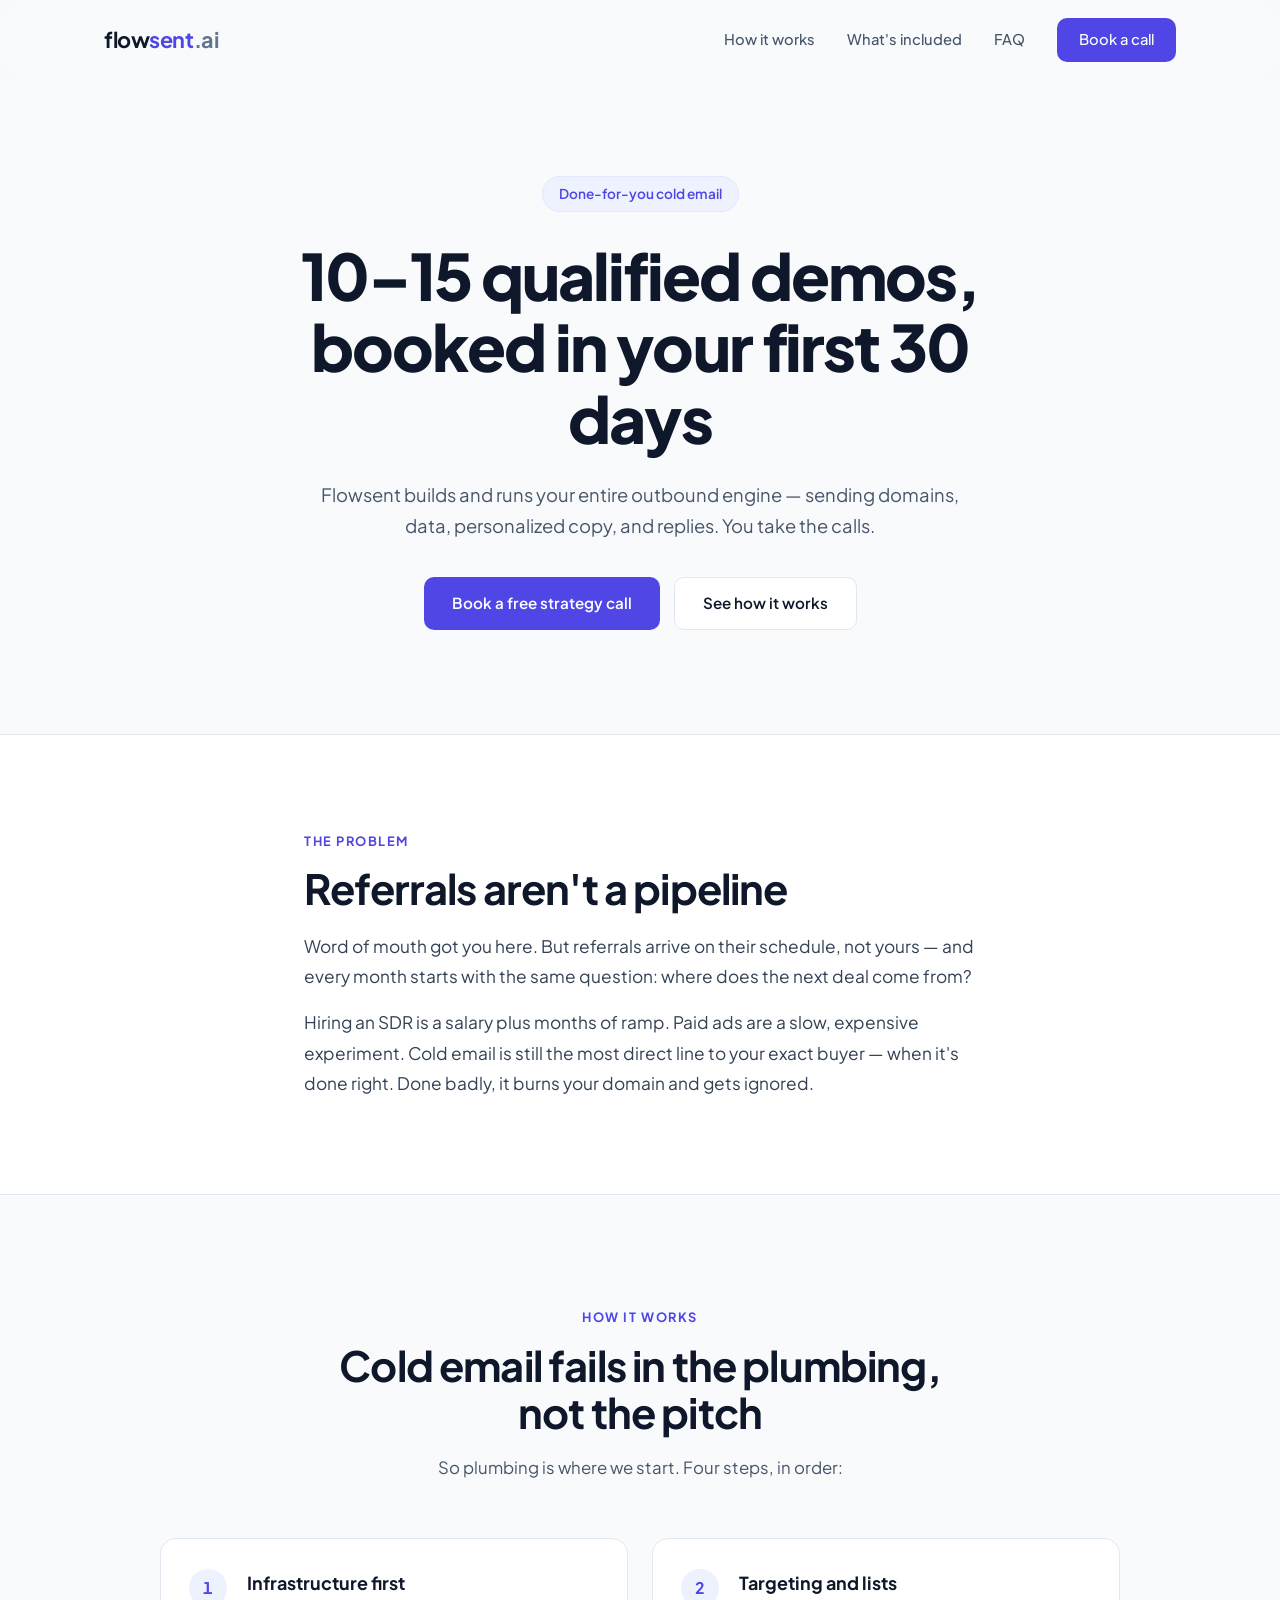
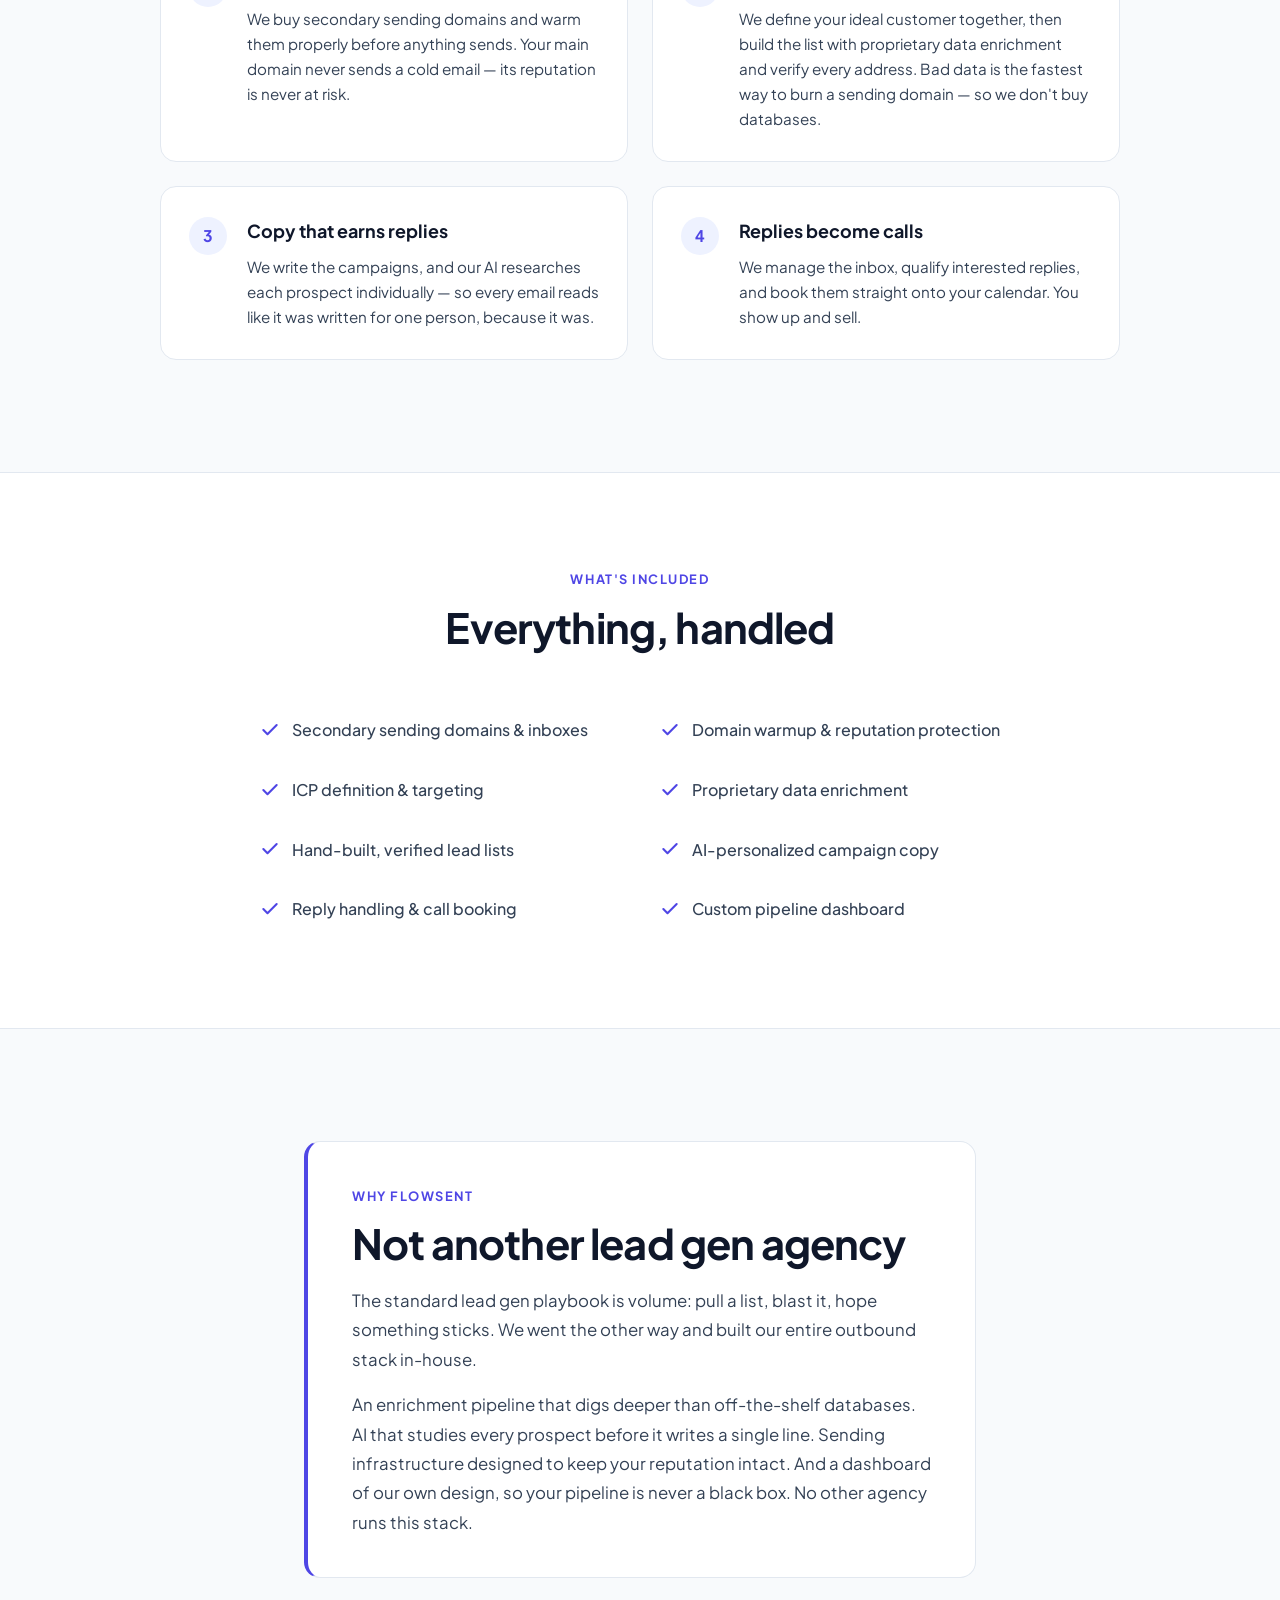
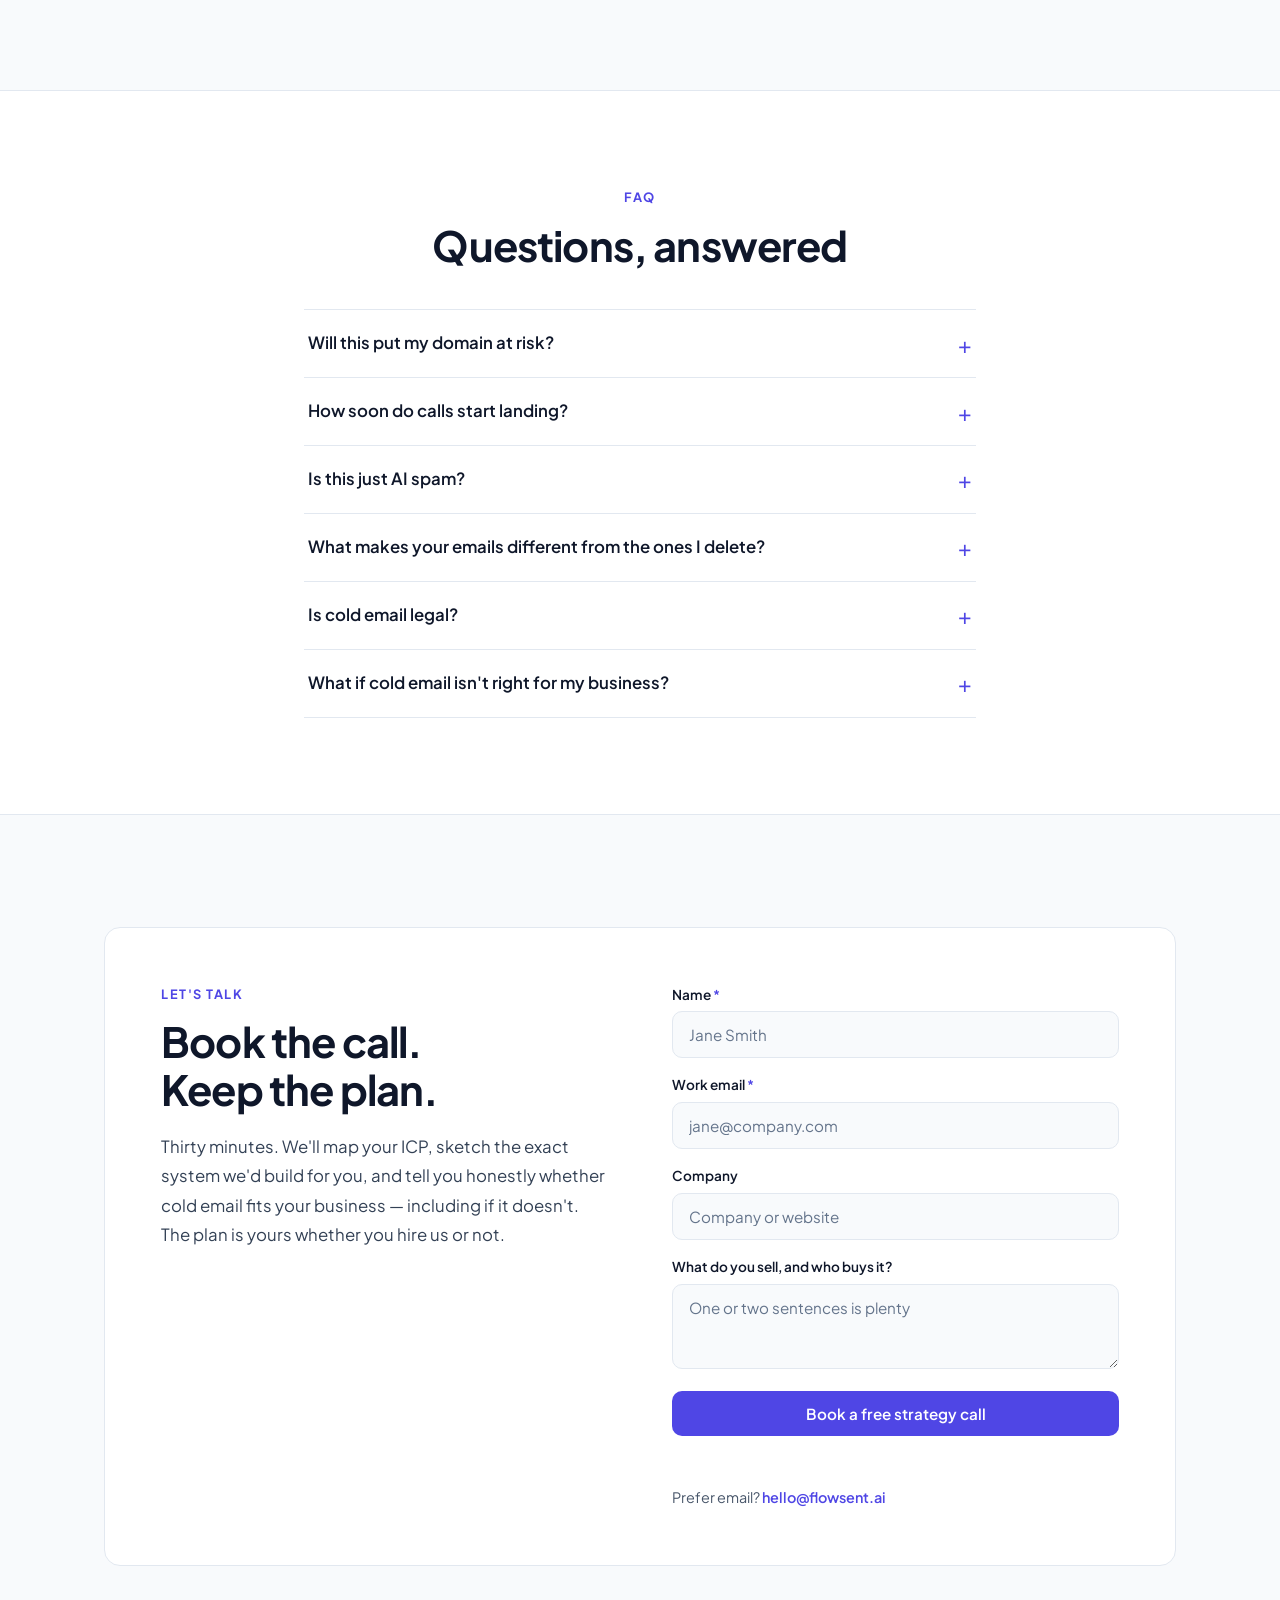
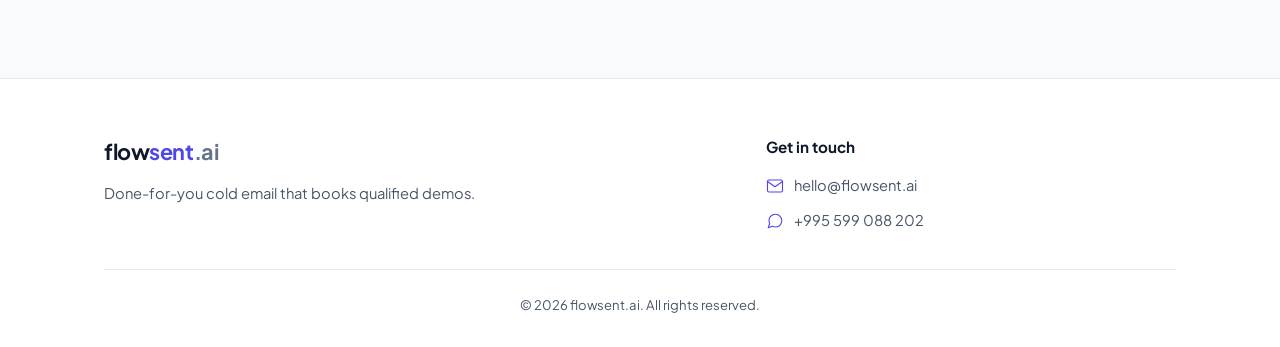
==== index.html @ 7dbd8455 "Rephrase why-us in own words, rename FAQ heading, swap last three FAQs Co-Authored-By: Claude Fable " ====
<!DOCTYPE html>
<html lang="en">
<head>
  <meta charset="UTF-8">
  <meta name="viewport" content="width=device-width, initial-scale=1.0">
  <title>flowsent.ai — Done-for-You Cold Email That Books Qualified Demos</title>
  <meta name="description" content="Flowsent builds and runs your entire cold email engine — domains, data enrichment, AI-personalized copy, and replies — and books 10–15 qualified demos in your first 30 days.">
  <link rel="canonical" href="https://flowsent.ai/">
  <meta name="theme-color" content="#F8FAFC">
  <meta property="og:type" content="website">
  <meta property="og:url" content="https://flowsent.ai/">
  <meta property="og:title" content="flowsent.ai — Done-for-You Cold Email That Books Qualified Demos">
  <meta property="og:description" content="We build and run your entire outbound engine — domains, data, personalized copy, and replies. 10–15 qualified demos in your first 30 days.">
  <!-- TODO: add og:image (1200×630 PNG/JPG) when a share image is ready -->
  <meta name="twitter:card" content="summary">
  <link rel="icon" href="data:image/svg+xml,%3Csvg xmlns='http://www.w3.org/2000/svg' viewBox='0 0 32 32'%3E%3Crect width='32' height='32' rx='8' fill='%234F46E5'/%3E%3Cg fill='none' stroke='white' stroke-width='2' stroke-linecap='round' stroke-linejoin='round'%3E%3Cpath d='M25 7 9 13.5l6.2 2.3L17.5 22z'/%3E%3Cpath d='M25 7 15.2 15.8'/%3E%3C/g%3E%3C/svg%3E">
  <script>document.documentElement.classList.add('js');</script>
  <link rel="preconnect" href="https://fonts.googleapis.com">
  <link rel="preconnect" href="https://fonts.gstatic.com" crossorigin>
  <link href="https://fonts.googleapis.com/css2?family=Plus+Jakarta+Sans:wght@400;500;600;700;800&display=swap" rel="stylesheet">
  <link rel="stylesheet" href="styles.css">
</head>
<body>

  <a class="skip-link" href="#main">Skip to content</a>

  <!-- Navigation -->
  <nav class="nav" id="nav">
    <div class="nav__inner">
      <a href="#hero" class="nav__logo">
        <span class="logo-flow">flow</span><span class="logo-sent">sent</span><span class="logo-dot">.ai</span>
      </a>
      <div class="nav__links">
        <a href="#how">How it works</a>
        <a href="#included">What's included</a>
        <a href="#faq">FAQ</a>
        <a href="#book" class="btn btn--nav">Book a call</a>
      </div>
      <button class="nav__hamburger" id="hamburger" aria-label="Open menu" aria-expanded="false" aria-controls="mobileMenu">
        <span></span><span></span><span></span>
      </button>
    </div>
    <!-- Mobile menu -->
    <div class="mobile-menu" id="mobileMenu">
      <a href="#how">How it works</a>
      <a href="#included">What's included</a>
      <a href="#faq">FAQ</a>
      <a href="#book" class="btn btn--nav">Book a call</a>
    </div>
  </nav>

  <main id="main">

  <!-- Hero -->
  <section class="hero" id="hero">
    <div class="container hero__inner">
      <p class="hero__eyebrow">Done-for-you cold email</p>
      <h1 class="hero__title">10–15 qualified demos,<br>booked in your first 30 days</h1>
      <p class="hero__subtitle">
        Flowsent builds and runs your entire outbound engine — sending domains, data, personalized copy, and replies. You take the calls.
      </p>
      <div class="hero__cta">
        <a href="#book" class="btn btn--primary">Book a free strategy call</a>
        <a href="#how" class="btn btn--ghost">See how it works</a>
      </div>
    </div>
  </section>

  <!-- Problem -->
  <section class="problem" id="problem">
    <div class="container container--narrow">
      <div class="fade-up">
        <p class="section-tag">The problem</p>
        <h2 class="section-title">Referrals aren't a pipeline</h2>
        <p class="problem__text">
          Word of mouth got you here. But referrals arrive on their schedule, not yours — and every month starts with the same question: where does the next deal come from?
        </p>
        <p class="problem__text">
          Hiring an SDR is a salary plus months of ramp. Paid ads are a slow, expensive experiment. Cold email is still the most direct line to your exact buyer — when it's done right. Done badly, it burns your domain and gets ignored.
        </p>
      </div>
    </div>
  </section>

  <!-- How it works -->
  <section class="how" id="how">
    <div class="container">
      <div class="section-header fade-up">
        <p class="section-tag">How it works</p>
        <h2 class="section-title">Cold email fails in the plumbing,<br>not the pitch</h2>
        <p class="section-intro">So plumbing is where we start. Four steps, in order:</p>
      </div>
      <ol class="steps" role="list">
        <li class="step fade-up">
          <span class="step__number" aria-hidden="true">1</span>
          <div>
            <h3 class="step__title"><span class="visually-hidden">Step 1: </span>Infrastructure first</h3>
            <p class="step__desc">We buy secondary sending domains and warm them properly before anything sends. Your main domain never sends a cold email — its reputation is never at risk.</p>
          </div>
        </li>
        <li class="step fade-up">
          <span class="step__number" aria-hidden="true">2</span>
          <div>
            <h3 class="step__title"><span class="visually-hidden">Step 2: </span>Targeting and lists</h3>
            <p class="step__desc">We define your ideal customer together, then build the list with proprietary data enrichment and verify every address. Bad data is the fastest way to burn a sending domain — so we don't buy databases.</p>
          </div>
        </li>
        <li class="step fade-up">
          <span class="step__number" aria-hidden="true">3</span>
          <div>
            <h3 class="step__title"><span class="visually-hidden">Step 3: </span>Copy that earns replies</h3>
            <p class="step__desc">We write the campaigns, and our AI researches each prospect individually — so every email reads like it was written for one person, because it was.</p>
          </div>
        </li>
        <li class="step fade-up">
          <span class="step__number" aria-hidden="true">4</span>
          <div>
            <h3 class="step__title"><span class="visually-hidden">Step 4: </span>Replies become calls</h3>
            <p class="step__desc">We manage the inbox, qualify interested replies, and book them straight onto your calendar. You show up and sell.</p>
          </div>
        </li>
      </ol>
    </div>
  </section>

  <!-- What's included -->
  <section class="included" id="included">
    <div class="container">
      <div class="section-header fade-up">
        <p class="section-tag">What's included</p>
        <h2 class="section-title">Everything, handled</h2>
      </div>
      <ul class="checklist fade-up" role="list">
        <li>
          <svg width="20" height="20" viewBox="0 0 24 24" fill="none" stroke="currentColor" stroke-width="2.5" stroke-linecap="round" stroke-linejoin="round" aria-hidden="true"><polyline points="20 6 9 17 4 12"/></svg>
          Secondary sending domains &amp; inboxes
        </li>
        <li>
          <svg width="20" height="20" viewBox="0 0 24 24" fill="none" stroke="currentColor" stroke-width="2.5" stroke-linecap="round" stroke-linejoin="round" aria-hidden="true"><polyline points="20 6 9 17 4 12"/></svg>
          Domain warmup &amp; reputation protection
        </li>
        <li>
          <svg width="20" height="20" viewBox="0 0 24 24" fill="none" stroke="currentColor" stroke-width="2.5" stroke-linecap="round" stroke-linejoin="round" aria-hidden="true"><polyline points="20 6 9 17 4 12"/></svg>
          ICP definition &amp; targeting
        </li>
        <li>
          <svg width="20" height="20" viewBox="0 0 24 24" fill="none" stroke="currentColor" stroke-width="2.5" stroke-linecap="round" stroke-linejoin="round" aria-hidden="true"><polyline points="20 6 9 17 4 12"/></svg>
          Proprietary data enrichment
        </li>
        <li>
          <svg width="20" height="20" viewBox="0 0 24 24" fill="none" stroke="currentColor" stroke-width="2.5" stroke-linecap="round" stroke-linejoin="round" aria-hidden="true"><polyline points="20 6 9 17 4 12"/></svg>
          Hand-built, verified lead lists
        </li>
        <li>
          <svg width="20" height="20" viewBox="0 0 24 24" fill="none" stroke="currentColor" stroke-width="2.5" stroke-linecap="round" stroke-linejoin="round" aria-hidden="true"><polyline points="20 6 9 17 4 12"/></svg>
          AI-personalized campaign copy
        </li>
        <li>
          <svg width="20" height="20" viewBox="0 0 24 24" fill="none" stroke="currentColor" stroke-width="2.5" stroke-linecap="round" stroke-linejoin="round" aria-hidden="true"><polyline points="20 6 9 17 4 12"/></svg>
          Reply handling &amp; call booking
        </li>
        <li>
          <svg width="20" height="20" viewBox="0 0 24 24" fill="none" stroke="currentColor" stroke-width="2.5" stroke-linecap="round" stroke-linejoin="round" aria-hidden="true"><polyline points="20 6 9 17 4 12"/></svg>
          Custom pipeline dashboard
        </li>
      </ul>
    </div>
  </section>

  <!-- Why us -->
  <section class="why" id="why">
    <div class="container container--narrow">
      <div class="why__card fade-up">
        <p class="section-tag">Why Flowsent</p>
        <h2 class="section-title">Not another lead gen agency</h2>
        <p class="why__text">
          The standard lead gen playbook is volume: pull a list, blast it, hope something sticks. We went the other way and built our entire outbound stack in-house.
        </p>
        <p class="why__text">
          An enrichment pipeline that digs deeper than off-the-shelf databases. AI that studies every prospect before it writes a single line. Sending infrastructure designed to keep your reputation intact. And a dashboard of our own design, so your pipeline is never a black box. No other agency runs this stack.
        </p>
      </div>
    </div>
  </section>

  <!-- FAQ -->
  <section class="faq" id="faq">
    <div class="container container--narrow">
      <div class="section-header fade-up">
        <p class="section-tag">FAQ</p>
        <h2 class="section-title">Questions, answered</h2>
      </div>
      <div class="faq__list fade-up">
        <details class="faq__item">
          <summary>Will this put my domain at risk?</summary>
          <p>No. Everything sends from secondary domains we buy, warm, and monitor separately. Your main domain is never used for outreach — that's the first thing we set up, before any email goes out.</p>
        </details>
        <details class="faq__item">
          <summary>How soon do calls start landing?</summary>
          <p>Domain warmup comes first — rushing it is how campaigns end up in spam. Once sending starts, the target is simple: 10–15 qualified demos on your calendar in your first 30 days, with every campaign visible in your dashboard the whole way.</p>
        </details>
        <details class="faq__item">
          <summary>Is this just AI spam?</summary>
          <p>No. Our AI researches each prospect individually — their company, their role, what they're working on — and writes from that research. If a line reads like a template, it doesn't go out.</p>
        </details>
        <details class="faq__item">
          <summary>What makes your emails different from the ones I delete?</summary>
          <p>The ones you delete came from a template and went to ten thousand people. Ours go out in controlled volumes from warmed domains, and every message is built from research on that specific prospect — their company, their role, their timing. Relevance is the entire strategy.</p>
        </details>
        <details class="faq__item">
          <summary>Is cold email legal?</summary>
          <p>Yes — B2B outreach is legal in most markets when it's done properly: honest sender identity, easy opt-out, relevant targeting. All three are baked into every campaign we send.</p>
        </details>
        <details class="faq__item">
          <summary>What if cold email isn't right for my business?</summary>
          <p>Then you'll hear it from us on the strategy call, before you've spent anything. Cold email works when the offer is strong and the buyers are reachable — if that's not your situation, we'll tell you straight.</p>
        </details>
      </div>
    </div>
  </section>

  <!-- Book a call -->
  <section class="book" id="book">
    <div class="container">
      <div class="book__wrapper fade-up">
        <div class="book__info">
          <p class="section-tag">Let's talk</p>
          <h2 class="section-title">Book the call.<br>Keep the plan.</h2>
          <p class="book__desc">
            Thirty minutes. We'll map your ICP, sketch the exact system we'd build for you, and tell you honestly whether cold email fits your business — including if it doesn't. The plan is yours whether you hire us or not.
          </p>
        </div>
        <form class="book__form" id="bookForm" name="strategy-call" method="POST" data-netlify="true" netlify-honeypot="bot-field">
          <input type="hidden" name="form-name" value="strategy-call">
          <p class="hp-field" aria-hidden="true">
            <label>Don't fill this out if you're human: <input name="bot-field" tabindex="-1" autocomplete="off"></label>
          </p>
          <div class="form-group">
            <label for="f-name">Name <span class="req" aria-hidden="true">*</span></label>
            <input type="text" id="f-name" name="name" placeholder="Jane Smith" autocomplete="name" required>
          </div>
          <div class="form-group">
            <label for="f-email">Work email <span class="req" aria-hidden="true">*</span></label>
            <input type="email" id="f-email" name="email" placeholder="jane@company.com" autocomplete="email" required>
          </div>
          <div class="form-group">
            <label for="f-company">Company</label>
            <input type="text" id="f-company" name="company" placeholder="Company or website" autocomplete="organization">
          </div>
          <div class="form-group">
            <label for="f-message">What do you sell, and who buys it?</label>
            <textarea id="f-message" name="message" placeholder="One or two sentences is plenty" rows="3"></textarea>
          </div>
          <button type="submit" class="btn btn--primary btn--full">Book a free strategy call</button>
          <p class="form-status" id="formStatus" role="status"></p>
          <p class="book__alt">Prefer email? <a href="mailto:hello@flowsent.ai">hello@flowsent.ai</a></p>
        </form>
      </div>
    </div>
  </section>

  </main>

  <!-- Footer -->
  <footer class="footer">
    <div class="container">
      <div class="footer__top">
        <div class="footer__brand">
          <a href="#hero" class="nav__logo">
            <span class="logo-flow">flow</span><span class="logo-sent">sent</span><span class="logo-dot">.ai</span>
          </a>
          <p class="footer__about">Done-for-you cold email that books qualified demos.</p>
        </div>
        <div class="footer__contact">
          <h3 class="footer__heading">Get in touch</h3>
          <div class="footer__contact-list">
            <a href="mailto:hello@flowsent.ai">
              <svg width="18" height="18" viewBox="0 0 24 24" fill="none" stroke="currentColor" stroke-width="1.5" stroke-linecap="round" stroke-linejoin="round" aria-hidden="true"><path d="M4 4h16c1.1 0 2 .9 2 2v12c0 1.1-.9 2-2 2H4c-1.1 0-2-.9-2-2V6c0-1.1.9-2 2-2z"/><polyline points="22,6 12,13 2,6"/></svg>
              hello@flowsent.ai
            </a>
            <a href="https://wa.me/995599088202" target="_blank" rel="noopener">
              <svg width="18" height="18" viewBox="0 0 24 24" fill="none" stroke="currentColor" stroke-width="1.5" stroke-linecap="round" stroke-linejoin="round" aria-hidden="true"><path d="M21 11.5a8.38 8.38 0 0 1-.9 3.8 8.5 8.5 0 0 1-7.6 4.7 8.38 8.38 0 0 1-3.8-.9L3 21l1.9-5.7a8.38 8.38 0 0 1-.9-3.8 8.5 8.5 0 0 1 4.7-7.6 8.38 8.38 0 0 1 3.8-.9h.5a8.48 8.48 0 0 1 8 8v.5z"/></svg>
              +995 599 088 202 <span class="visually-hidden">(WhatsApp)</span>
            </a>
          </div>
        </div>
      </div>
      <div class="footer__bottom">
        <p class="footer__copy">&copy; 2026 flowsent.ai. All rights reserved.</p>
      </div>
    </div>
  </footer>

  <script src="script.js"></script>
</body>
</html>
---- styles.css ----
/* ============================================
   flowsent.ai — Light Minimal Theme
   ============================================ */

:root {
  --bg: #F8FAFC;
  --surface: #FFFFFF;
  --text: #0F172A;         /* headings — 17.9:1 on --bg */
  --body: #334155;         /* body copy — 9.6:1 on --bg */
  --muted: #475569;        /* secondary text — 7.2:1 on --bg */
  --accent: #4F46E5;       /* indigo — 6.0:1 on --bg, white-on-accent 6.3:1 */
  --accent-hover: #4338CA;
  --accent-soft: #EEF2FF;
  --border: #E2E8F0;
  --error: #B91C1C;        /* 5.9:1 on white */
  --success: #15803D;      /* 4.7:1 on white */
  --radius: 10px;
  --radius-lg: 16px;
  --font: 'Plus Jakarta Sans', -apple-system, BlinkMacSystemFont, 'Segoe UI', sans-serif;
  --transition: 0.2s ease;
}

/* Reset */
*, *::before, *::after { margin: 0; padding: 0; box-sizing: border-box; }

html {
  scroll-behavior: smooth;
  scroll-padding-top: 88px;
}

body {
  font-family: var(--font);
  background: var(--bg);
  color: var(--body);
  line-height: 1.6;
  overflow-x: hidden;
  -webkit-font-smoothing: antialiased;
}

a { color: inherit; text-decoration: none; }
img { max-width: 100%; display: block; }
ul, ol { list-style: none; }

.container {
  max-width: 1120px;
  margin: 0 auto;
  padding: 0 24px;
}

.container--narrow {
  max-width: 720px;
}

.visually-hidden {
  position: absolute;
  width: 1px;
  height: 1px;
  padding: 0;
  margin: -1px;
  overflow: hidden;
  clip: rect(0 0 0 0);
  white-space: nowrap;
  border: 0;
}

.skip-link {
  position: fixed;
  top: 16px;
  left: 16px;
  z-index: 2000;
  padding: 10px 18px;
  background: var(--surface);
  border: 1px solid var(--accent);
  border-radius: 50px;
  color: var(--text);
  font-size: 0.9rem;
  font-weight: 600;
  transform: translateY(-200%);
  transition: transform 0.2s ease;
}

.skip-link:focus {
  transform: translateY(0);
}

/* Visible keyboard focus */
a:focus-visible,
button:focus-visible,
summary:focus-visible {
  outline: 2px solid var(--accent);
  outline-offset: 2px;
  border-radius: 4px;
}

/* ============================================
   Navigation
   ============================================ */

.nav {
  position: fixed;
  top: 0;
  left: 0;
  right: 0;
  z-index: 1000;
  padding: 18px 0;
  background: rgba(248, 250, 252, 0.85);
  backdrop-filter: blur(12px);
  -webkit-backdrop-filter: blur(12px);
  border-bottom: 1px solid transparent;
  transition: padding var(--transition), border-color var(--transition), background var(--transition);
}

.nav--scrolled {
  padding: 12px 0;
  background: rgba(255, 255, 255, 0.9);
  border-bottom-color: var(--border);
}

.nav__inner {
  max-width: 1120px;
  margin: 0 auto;
  padding: 0 24px;
  display: flex;
  align-items: center;
  justify-content: space-between;
}

.nav__logo {
  font-size: 1.35rem;
  font-weight: 700;
  letter-spacing: -0.02em;
}

.logo-flow { color: var(--text); }
.logo-sent { color: var(--accent); }
.logo-dot { color: #64748B; }

.nav__links {
  display: flex;
  align-items: center;
  gap: 32px;
}

.nav__links a {
  font-size: 0.92rem;
  font-weight: 500;
  color: var(--muted);
  transition: color var(--transition);
}

.nav__links a:hover { color: var(--text); }

.nav__hamburger {
  display: none;
  width: 44px;
  height: 44px;
  flex-direction: column;
  align-items: center;
  justify-content: center;
  gap: 5px;
  background: none;
  border: none;
  cursor: pointer;
  margin-right: -10px;
}

.nav__hamburger span {
  display: block;
  width: 22px;
  height: 2px;
  background: var(--text);
  border-radius: 2px;
  transition: transform var(--transition), opacity var(--transition);
}

.nav__hamburger.active span:nth-child(1) { transform: translateY(7px) rotate(45deg); }
.nav__hamburger.active span:nth-child(2) { opacity: 0; }
.nav__hamburger.active span:nth-child(3) { transform: translateY(-7px) rotate(-45deg); }

.mobile-menu {
  display: none;
  position: absolute;
  top: 100%;
  left: 0;
  right: 0;
  background: var(--surface);
  border-bottom: 1px solid var(--border);
  padding: 20px 24px 24px;
  flex-direction: column;
  gap: 18px;
}

.mobile-menu.active { display: flex; }

/* Never show the mobile menu at desktop widths, even if left open
   before a resize/rotation */
@media (min-width: 769px) {
  .mobile-menu { display: none !important; }
}

.mobile-menu a {
  font-size: 1rem;
  font-weight: 500;
  color: var(--muted);
}

/* ============================================
   Buttons
   ============================================ */

.btn {
  display: inline-flex;
  align-items: center;
  justify-content: center;
  gap: 8px;
  font-family: var(--font);
  font-size: 0.95rem;
  font-weight: 600;
  padding: 13px 28px;
  border-radius: var(--radius);
  border: none;
  cursor: pointer;
  transition: background var(--transition), color var(--transition), border-color var(--transition);
  white-space: nowrap;
}

.btn--primary {
  background: var(--accent);
  color: #FFFFFF;
}

.btn--primary:hover {
  background: var(--accent-hover);
}

.btn--ghost {
  background: var(--surface);
  color: var(--text);
  border: 1px solid var(--border);
}

.btn--ghost:hover {
  border-color: var(--accent);
  color: var(--accent);
}

.btn--nav {
  padding: 10px 22px;
  font-size: 0.9rem;
  background: var(--accent);
  color: #FFFFFF !important;
  border-radius: var(--radius);
}

.btn--nav:hover {
  background: var(--accent-hover);
}

.btn--full { width: 100%; }

.btn:disabled {
  opacity: 0.5;
  cursor: default;
  pointer-events: none;
}

/* ============================================
   Hero
   ============================================ */

.hero {
  padding: 176px 0 104px;
}

.hero__inner {
  text-align: center;
  max-width: 860px;
}

.hero__eyebrow {
  display: inline-block;
  font-size: 0.85rem;
  font-weight: 600;
  color: var(--accent);
  background: var(--accent-soft);
  border: 1px solid #E0E7FF;
  padding: 6px 16px;
  border-radius: 50px;
  margin-bottom: 28px;
}

.hero__title {
  font-size: clamp(2.4rem, 5.5vw, 4rem);
  font-weight: 800;
  line-height: 1.12;
  letter-spacing: -0.03em;
  color: var(--text);
  margin-bottom: 24px;
}

.hero__subtitle {
  font-size: 1.15rem;
  color: var(--muted);
  line-height: 1.7;
  max-width: 640px;
  margin: 0 auto 36px;
}

.hero__cta {
  display: flex;
  gap: 14px;
  justify-content: center;
  flex-wrap: wrap;
}

/* ============================================
   Sections (shared)
   ============================================ */

/* Anchor offset for the fixed nav is handled once, globally,
   by scroll-padding-top on html — do not add scroll-margin here
   (the two are additive and would double the offset). */

.section-tag {
  font-size: 0.8rem;
  font-weight: 700;
  text-transform: uppercase;
  letter-spacing: 0.12em;
  color: var(--accent);
  margin-bottom: 14px;
}

.section-title {
  font-size: clamp(1.8rem, 3.5vw, 2.6rem);
  font-weight: 700;
  line-height: 1.15;
  letter-spacing: -0.02em;
  color: var(--text);
  margin-bottom: 18px;
}

.section-header {
  text-align: center;
  max-width: 720px;
  margin: 0 auto 56px;
}

.section-intro {
  font-size: 1.05rem;
  color: var(--muted);
}

/* ============================================
   Problem
   ============================================ */

.problem {
  padding: 96px 0;
  background: var(--surface);
  border-top: 1px solid var(--border);
  border-bottom: 1px solid var(--border);
}

.problem__text {
  font-size: 1.08rem;
  line-height: 1.75;
  color: var(--body);
  margin-top: 16px;
}

/* ============================================
   How it works
   ============================================ */

.how {
  padding: 112px 0;
}

.steps {
  display: grid;
  grid-template-columns: repeat(2, 1fr);
  gap: 24px;
  max-width: 960px;
  margin: 0 auto;
}

.step {
  display: flex;
  gap: 20px;
  align-items: flex-start;
  background: var(--surface);
  border: 1px solid var(--border);
  border-radius: var(--radius-lg);
  padding: 30px 28px;
  transition: border-color var(--transition);
}

.step:hover {
  border-color: #C7D2FE;
}

.step__number {
  font-size: 1rem;
  font-weight: 700;
  font-variant-numeric: tabular-nums;
  color: var(--accent);
  background: var(--accent-soft);
  width: 38px;
  height: 38px;
  border-radius: 50%;
  display: flex;
  align-items: center;
  justify-content: center;
  flex-shrink: 0;
}

.step__title {
  font-size: 1.12rem;
  font-weight: 700;
  color: var(--text);
  margin-bottom: 8px;
}

.step__desc {
  font-size: 0.95rem;
  line-height: 1.65;
  color: var(--body);
}

/* ============================================
   What's included
   ============================================ */

.included {
  padding: 96px 0;
  background: var(--surface);
  border-top: 1px solid var(--border);
  border-bottom: 1px solid var(--border);
}

.checklist {
  display: grid;
  grid-template-columns: repeat(2, 1fr);
  gap: 14px 40px;
  max-width: 760px;
  margin: 0 auto;
}

.checklist li {
  display: flex;
  align-items: center;
  gap: 12px;
  font-size: 1rem;
  font-weight: 500;
  color: var(--body);
  padding: 10px 0;
}

.checklist svg {
  color: var(--accent);
  flex-shrink: 0;
}

/* ============================================
   Why us
   ============================================ */

.why {
  padding: 112px 0;
}

.why__card {
  background: var(--surface);
  border: 1px solid var(--border);
  border-left: 4px solid var(--accent);
  border-radius: var(--radius-lg);
  padding: 44px 44px 40px;
}

.why__text {
  font-size: 1.05rem;
  line-height: 1.75;
  color: var(--body);
  margin-top: 16px;
}

/* ============================================
   FAQ
   ============================================ */

.faq {
  padding: 96px 0;
  background: var(--surface);
  border-top: 1px solid var(--border);
  border-bottom: 1px solid var(--border);
}

.faq .section-header { margin-bottom: 40px; }

.faq__item {
  border-bottom: 1px solid var(--border);
}

.faq__item:first-child {
  border-top: 1px solid var(--border);
}

.faq__item summary {
  display: flex;
  align-items: center;
  justify-content: space-between;
  gap: 16px;
  padding: 20px 4px;
  font-size: 1.05rem;
  font-weight: 600;
  color: var(--text);
  cursor: pointer;
  list-style: none;
  transition: color var(--transition);
}

.faq__item summary::-webkit-details-marker { display: none; }

.faq__item summary::after {
  content: '+';
  content: '+' / ''; /* alt-text syntax: hides the glyph from screen readers */
  font-size: 1.4rem;
  font-weight: 400;
  color: var(--accent);
  flex-shrink: 0;
  line-height: 1;
  transition: transform var(--transition);
}

.faq__item[open] summary::after {
  transform: rotate(45deg);
}

.faq__item summary:hover { color: var(--accent); }

.faq__item p {
  padding: 0 4px 22px;
  font-size: 0.98rem;
  line-height: 1.7;
  color: var(--body);
  max-width: 640px;
}

/* ============================================
   Book a call
   ============================================ */

.book {
  padding: 112px 0;
}

.book__wrapper {
  display: grid;
  grid-template-columns: 1fr 1fr;
  gap: 64px;
  align-items: start;
  background: var(--surface);
  border: 1px solid var(--border);
  border-radius: var(--radius-lg);
  padding: 56px;
}

.book__desc {
  font-size: 1.05rem;
  color: var(--body);
  line-height: 1.75;
  margin-top: 4px;
}

/* Form */
.book__form {
  display: flex;
  flex-direction: column;
  gap: 16px;
}

.hp-field { display: none; }

.form-group label {
  display: block;
  font-size: 0.85rem;
  font-weight: 600;
  color: var(--text);
  margin-bottom: 6px;
}

.form-group .req {
  color: var(--accent);
}

.form-group input,
.form-group textarea {
  width: 100%;
  padding: 13px 16px;
  font-family: var(--font);
  font-size: 0.95rem;
  color: var(--text);
  background: var(--bg);
  border: 1px solid var(--border);
  border-radius: var(--radius);
  outline: none;
  transition: border-color var(--transition), box-shadow var(--transition);
}

.form-group input::placeholder,
.form-group textarea::placeholder {
  color: #64748B;
}

.form-group input:focus,
.form-group textarea:focus {
  border-color: var(--accent);
  box-shadow: 0 0 0 3px var(--accent-soft);
}

.form-group textarea { resize: vertical; min-height: 80px; }

.form-status {
  font-size: 0.92rem;
  line-height: 1.5;
  min-height: 1.5em;
  margin-top: -4px;
}

.form-status--success { color: var(--success); }
.form-status--error { color: var(--error); }

.book__alt {
  font-size: 0.9rem;
  color: var(--muted);
}

.book__alt a {
  color: var(--accent);
  font-weight: 600;
}

.book__alt a:hover { text-decoration: underline; }

/* ============================================
   Footer
   ============================================ */

.footer {
  padding: 56px 0 32px;
  border-top: 1px solid var(--border);
  background: var(--surface);
}

.footer__top {
  display: grid;
  grid-template-columns: 1.5fr 1fr;
  gap: 48px;
  padding-bottom: 36px;
  border-bottom: 1px solid var(--border);
  margin-bottom: 24px;
}

.footer__brand .nav__logo {
  display: inline-block;
  margin-bottom: 12px;
}

.footer__about {
  font-size: 0.92rem;
  color: var(--muted);
  max-width: 380px;
}

.footer__heading {
  font-size: 0.95rem;
  font-weight: 700;
  color: var(--text);
  margin-bottom: 14px;
}

.footer__contact-list {
  display: flex;
  flex-direction: column;
  gap: 12px;
}

.footer__contact-list a {
  display: flex;
  align-items: center;
  gap: 10px;
  font-size: 0.92rem;
  color: var(--muted);
  transition: color var(--transition);
}

.footer__contact-list a:hover { color: var(--accent); }
.footer__contact-list svg { color: var(--accent); flex-shrink: 0; }

.footer__bottom { text-align: center; }

.footer__copy {
  font-size: 0.82rem;
  color: var(--muted);
}

/* ============================================
   Scroll animations (gated on html.js)
   ============================================ */

.fade-up {
  transition: opacity 0.55s ease, transform 0.55s ease;
}

/* Hidden-until-scroll only applies when JS is running,
   so content stays visible if scripts fail or are blocked */
.js .fade-up {
  opacity: 0;
  transform: translateY(24px);
}

.js .fade-up.visible {
  opacity: 1;
  transform: translateY(0);
}

/* Gentle stagger for step cards */
.steps .step:nth-child(2) { transition-delay: 0.08s; }
.steps .step:nth-child(3) { transition-delay: 0.16s; }
.steps .step:nth-child(4) { transition-delay: 0.24s; }

/* ============================================
   Responsive
   ============================================ */

@media (max-width: 900px) {
  .steps { grid-template-columns: 1fr; max-width: 560px; }

  .book__wrapper {
    grid-template-columns: 1fr;
    gap: 40px;
    padding: 40px 32px;
  }
}

@media (max-width: 768px) {
  .nav__links { display: none; }
  .nav__hamburger { display: flex; }

  .hero { padding: 140px 0 80px; }

  .checklist { grid-template-columns: 1fr; max-width: 420px; }

  .why__card { padding: 32px 24px 28px; }

  .book__wrapper { padding: 32px 20px; }

  .footer__top {
    grid-template-columns: 1fr;
    gap: 32px;
  }
}

/* ============================================
   Reduced Motion
   ============================================ */

@media (prefers-reduced-motion: reduce) {
  *,
  *::before,
  *::after {
    animation-duration: 0.01ms !important;
    animation-iteration-count: 1 !important;
    animation-delay: 0ms !important;
    transition-duration: 0.01ms !important;
    transition-delay: 0ms !important;
  }

  html {
    scroll-behavior: auto;
  }

  .js .fade-up {
    opacity: 1 !important;
    transform: none !important;
  }
}
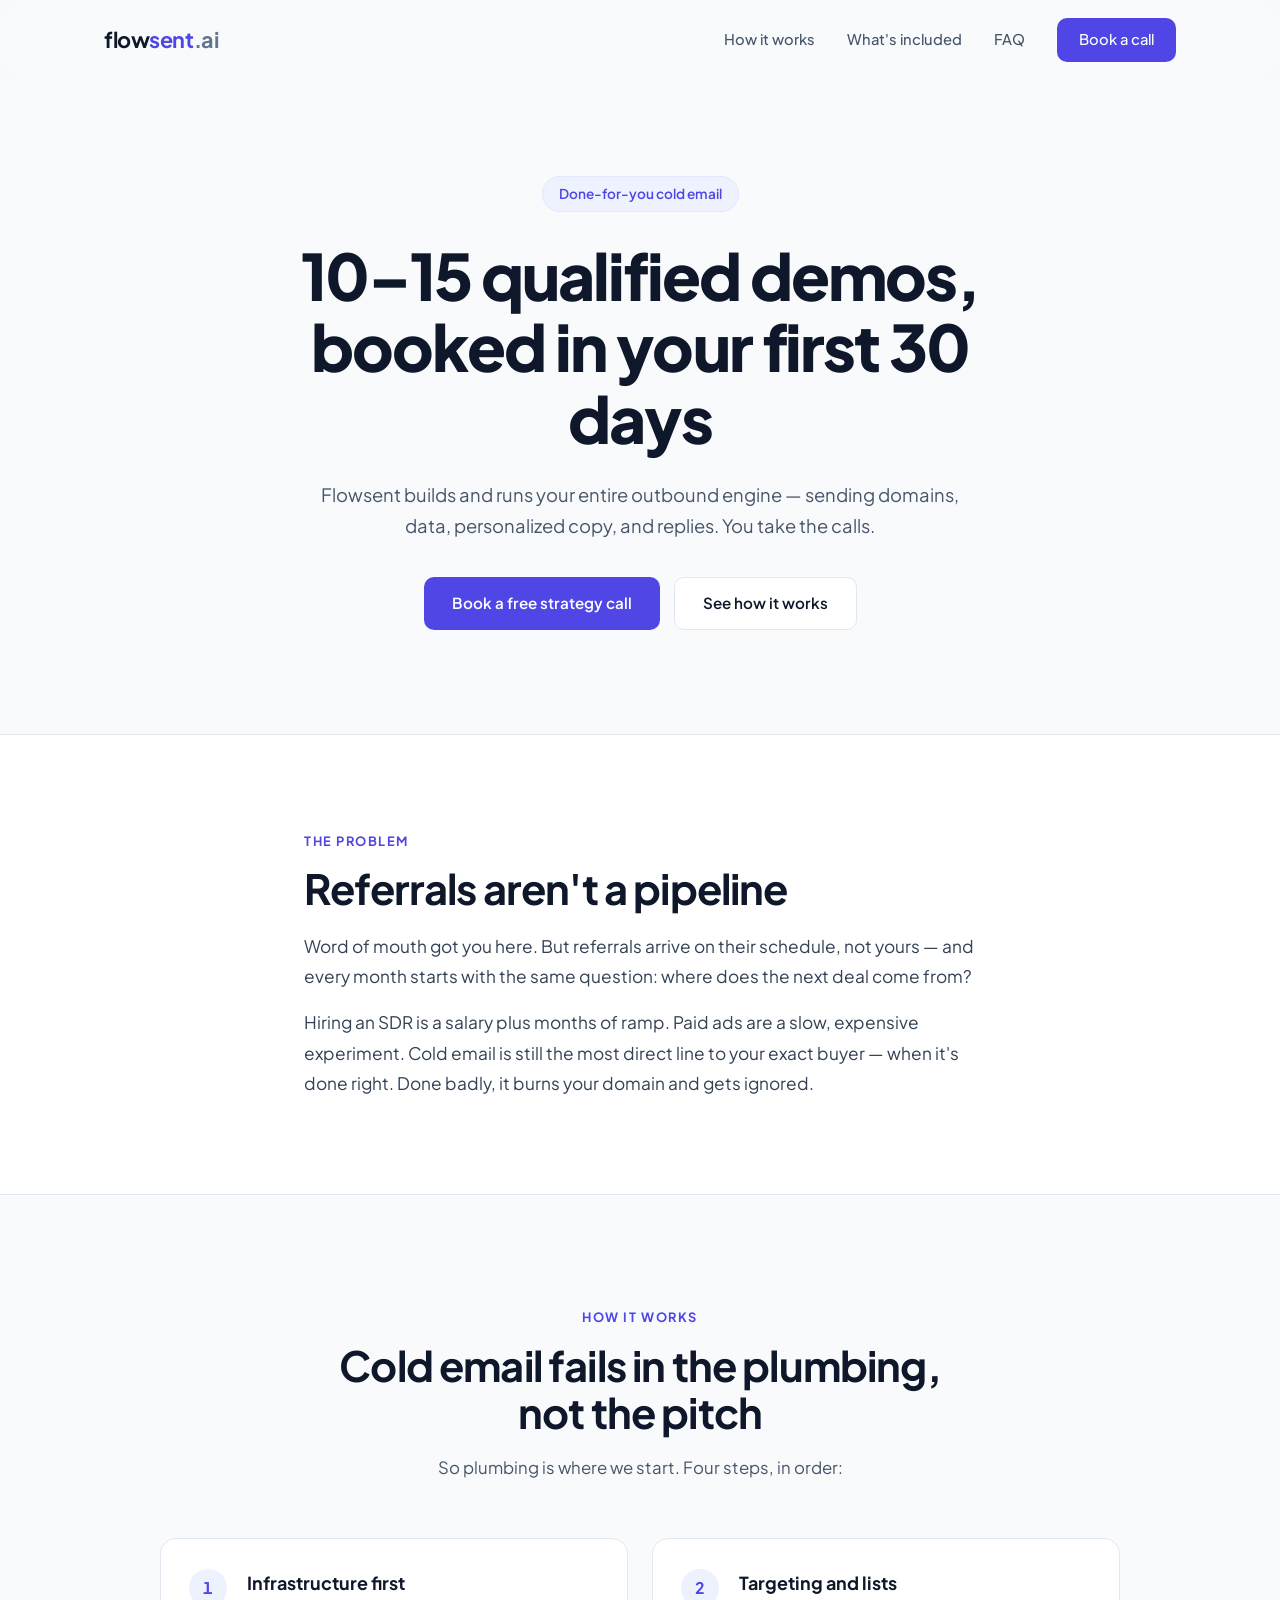
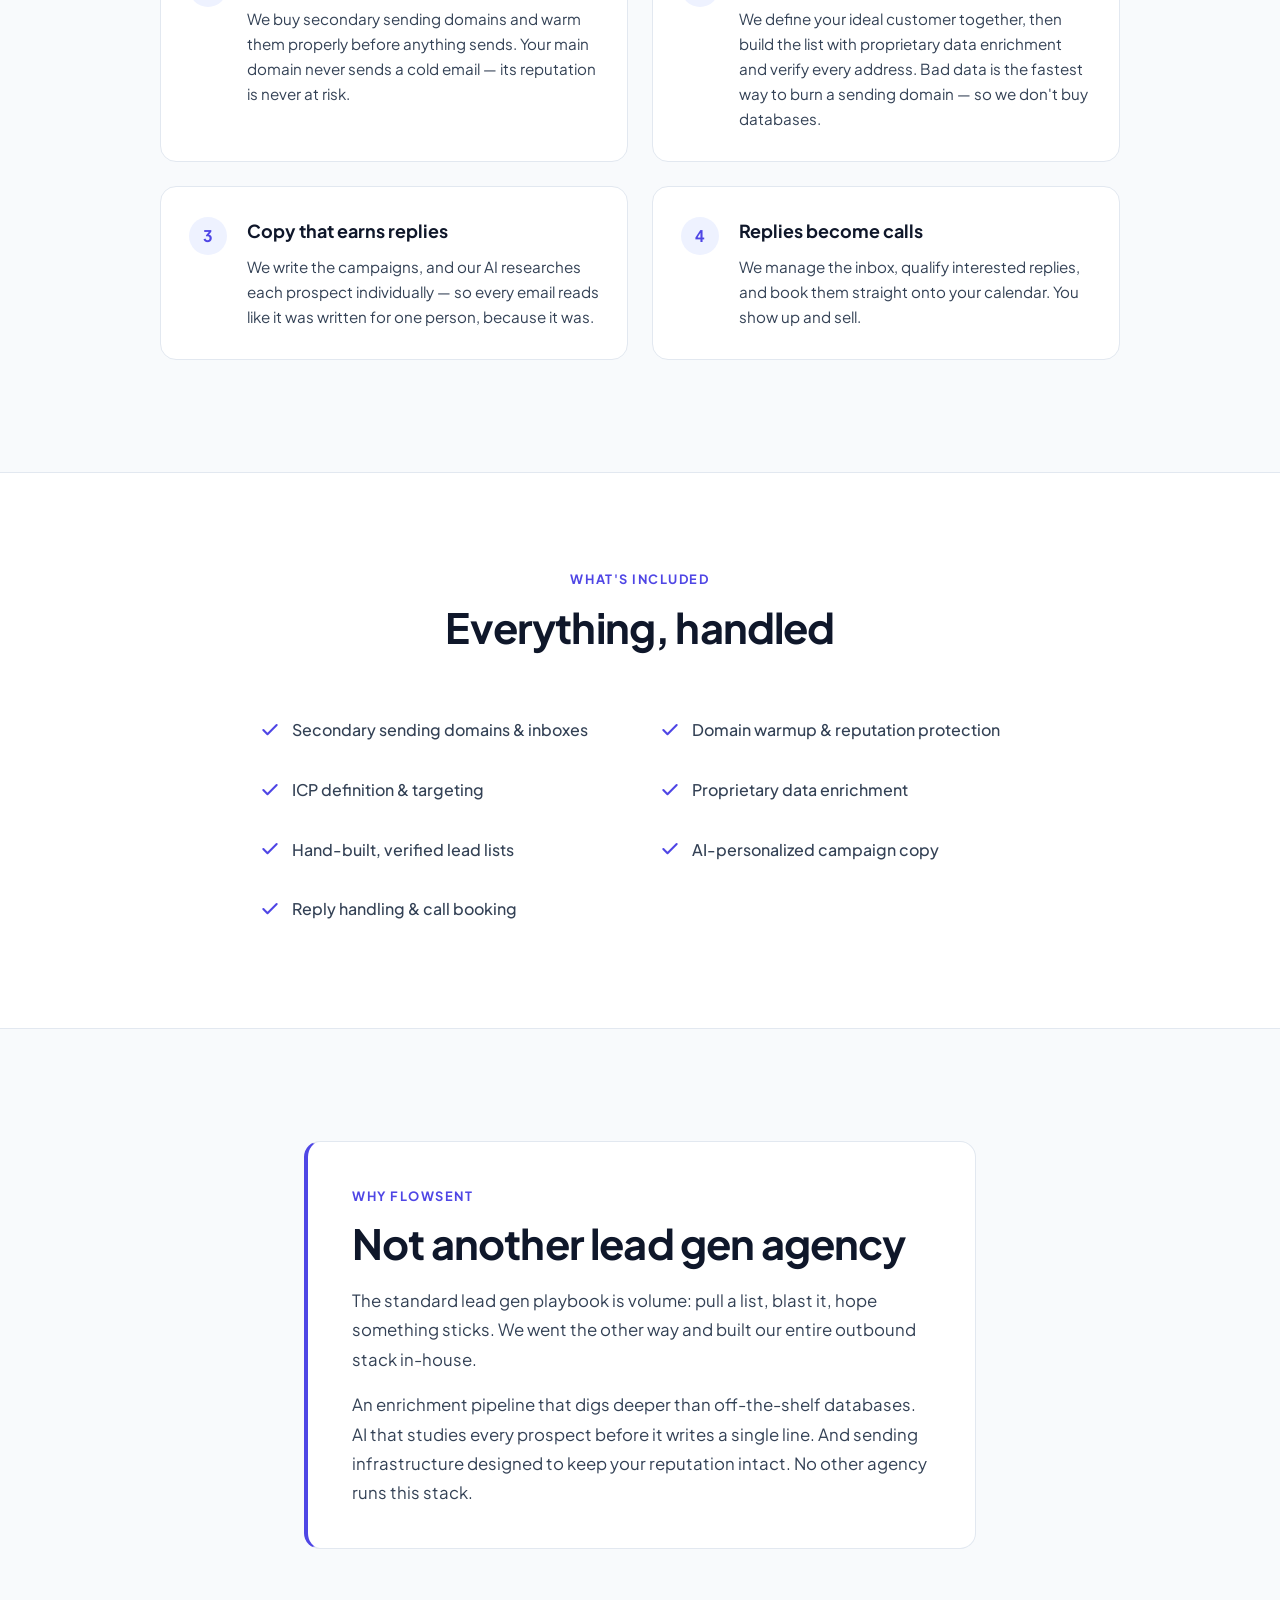
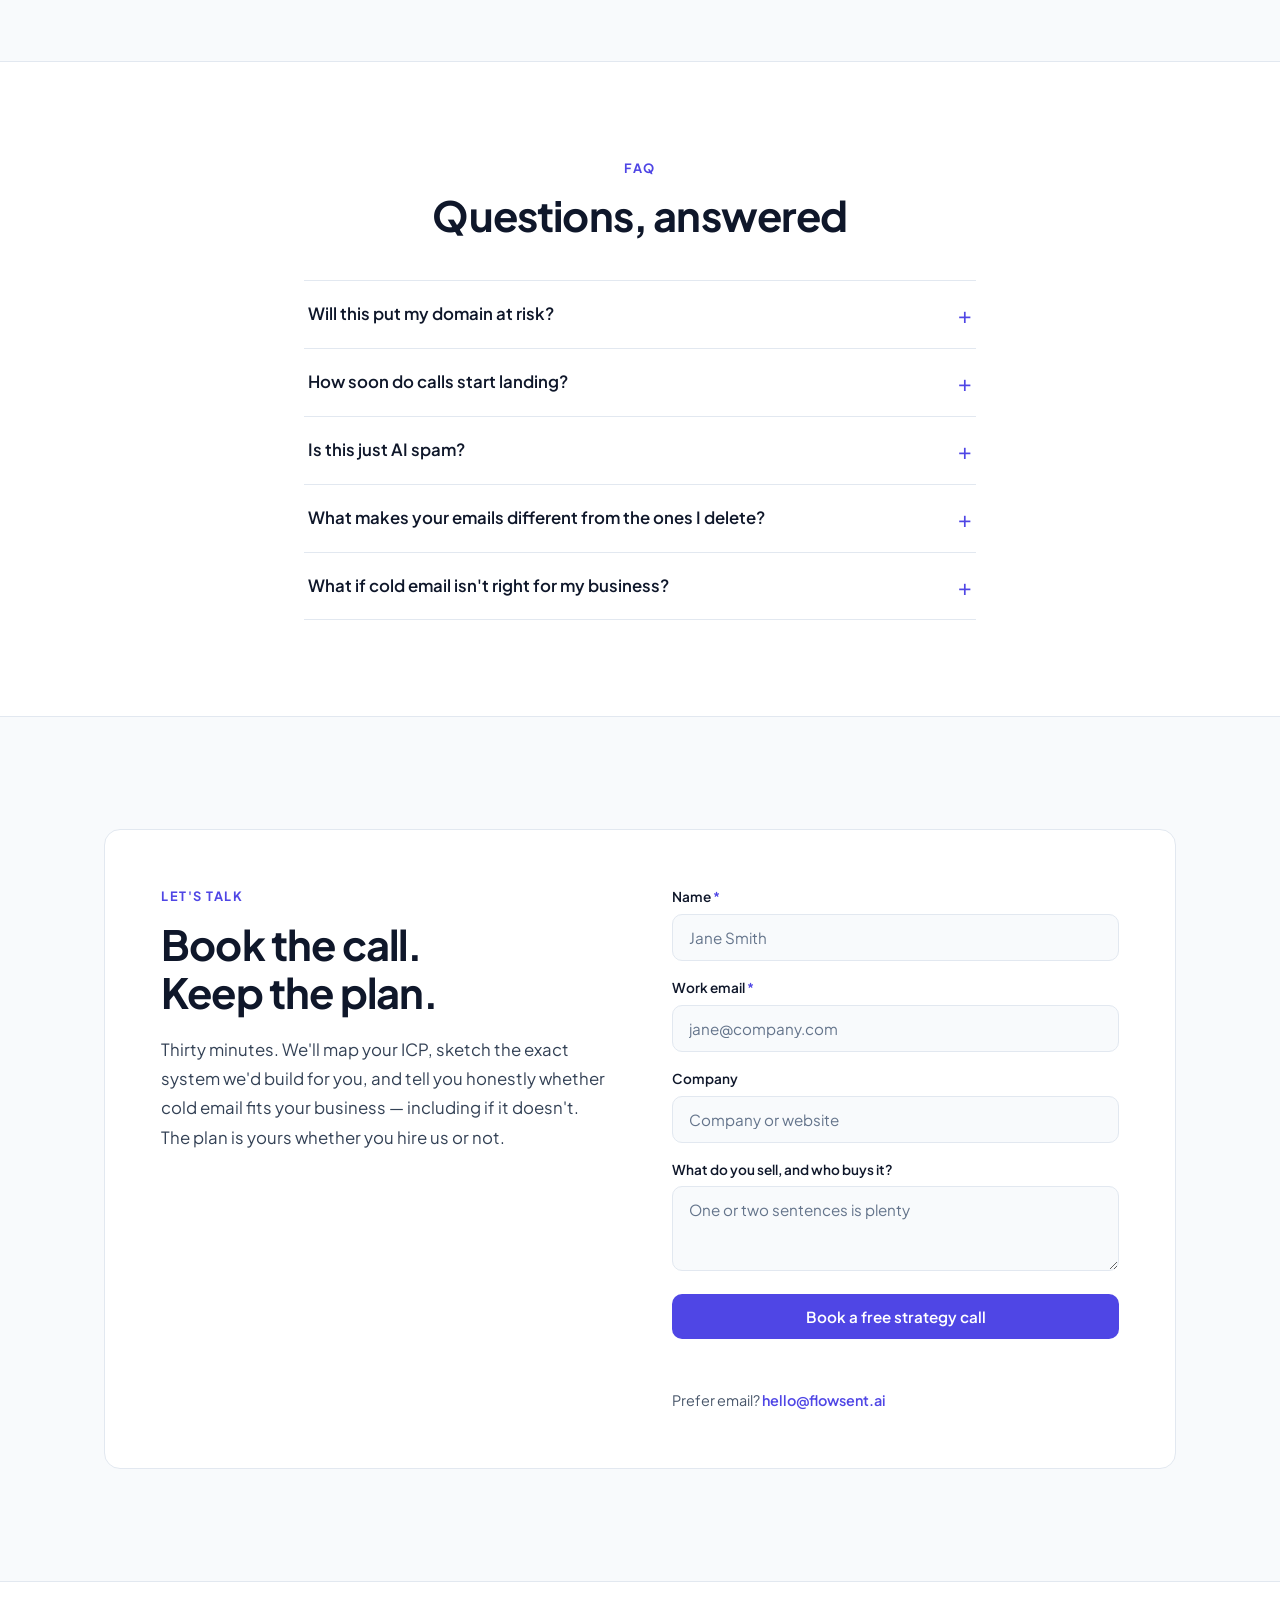
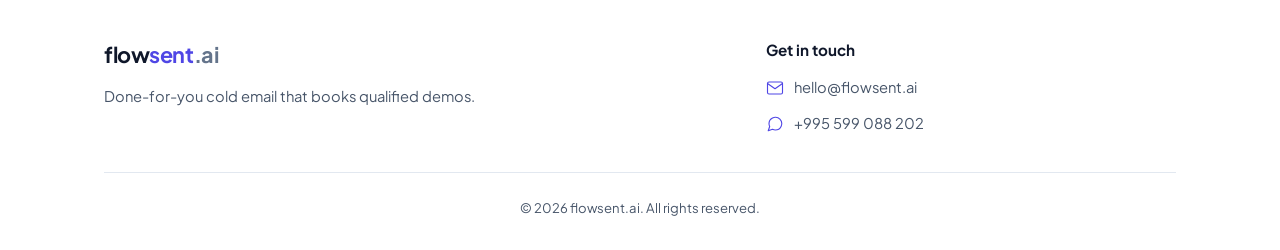
==== commit ad34ccad: "Remove dashboard claims and legal FAQ Co-Authored-By: Claude Fable 5 <noreply@anthropic.com>" ====
--- a/index.html
+++ b/index.html
@@ -159,10 +159,6 @@
           <svg width="20" height="20" viewBox="0 0 24 24" fill="none" stroke="currentColor" stroke-width="2.5" stroke-linecap="round" stroke-linejoin="round" aria-hidden="true"><polyline points="20 6 9 17 4 12"/></svg>
           Reply handling &amp; call booking
         </li>
-        <li>
-          <svg width="20" height="20" viewBox="0 0 24 24" fill="none" stroke="currentColor" stroke-width="2.5" stroke-linecap="round" stroke-linejoin="round" aria-hidden="true"><polyline points="20 6 9 17 4 12"/></svg>
-          Custom pipeline dashboard
-        </li>
       </ul>
     </div>
   </section>
@@ -177,7 +173,7 @@
           The standard lead gen playbook is volume: pull a list, blast it, hope something sticks. We went the other way and built our entire outbound stack in-house.
         </p>
         <p class="why__text">
-          An enrichment pipeline that digs deeper than off-the-shelf databases. AI that studies every prospect before it writes a single line. Sending infrastructure designed to keep your reputation intact. And a dashboard of our own design, so your pipeline is never a black box. No other agency runs this stack.
+          An enrichment pipeline that digs deeper than off-the-shelf databases. AI that studies every prospect before it writes a single line. And sending infrastructure designed to keep your reputation intact. No other agency runs this stack.
         </p>
       </div>
     </div>
@@ -197,7 +193,7 @@
         </details>
         <details class="faq__item">
           <summary>How soon do calls start landing?</summary>
-          <p>Domain warmup comes first — rushing it is how campaigns end up in spam. Once sending starts, the target is simple: 10–15 qualified demos on your calendar in your first 30 days, with every campaign visible in your dashboard the whole way.</p>
+          <p>Domain warmup comes first — rushing it is how campaigns end up in spam. Once sending starts, the target is simple: 10–15 qualified demos on your calendar in your first 30 days.</p>
         </details>
         <details class="faq__item">
           <summary>Is this just AI spam?</summary>
@@ -206,10 +202,6 @@
         <details class="faq__item">
           <summary>What makes your emails different from the ones I delete?</summary>
           <p>The ones you delete came from a template and went to ten thousand people. Ours go out in controlled volumes from warmed domains, and every message is built from research on that specific prospect — their company, their role, their timing. Relevance is the entire strategy.</p>
-        </details>
-        <details class="faq__item">
-          <summary>Is cold email legal?</summary>
-          <p>Yes — B2B outreach is legal in most markets when it's done properly: honest sender identity, easy opt-out, relevant targeting. All three are baked into every campaign we send.</p>
         </details>
         <details class="faq__item">
           <summary>What if cold email isn't right for my business?</summary>
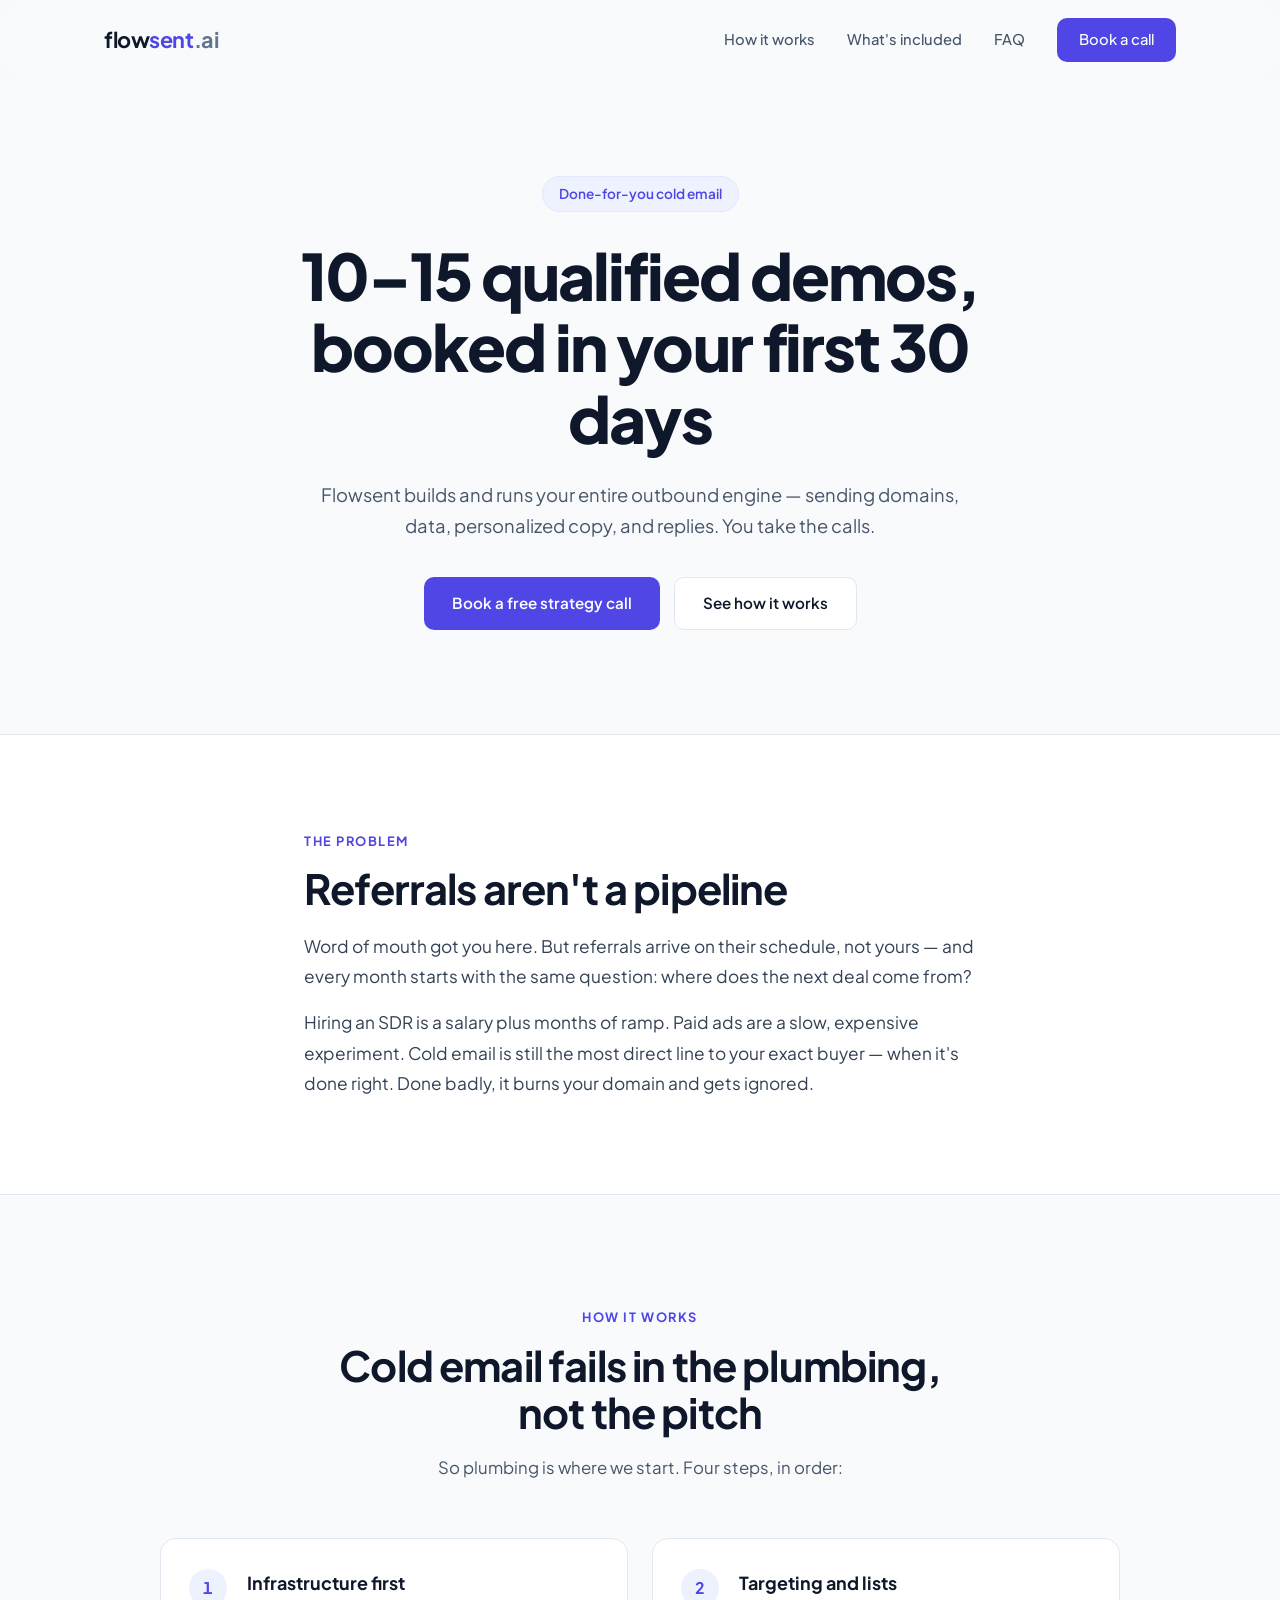
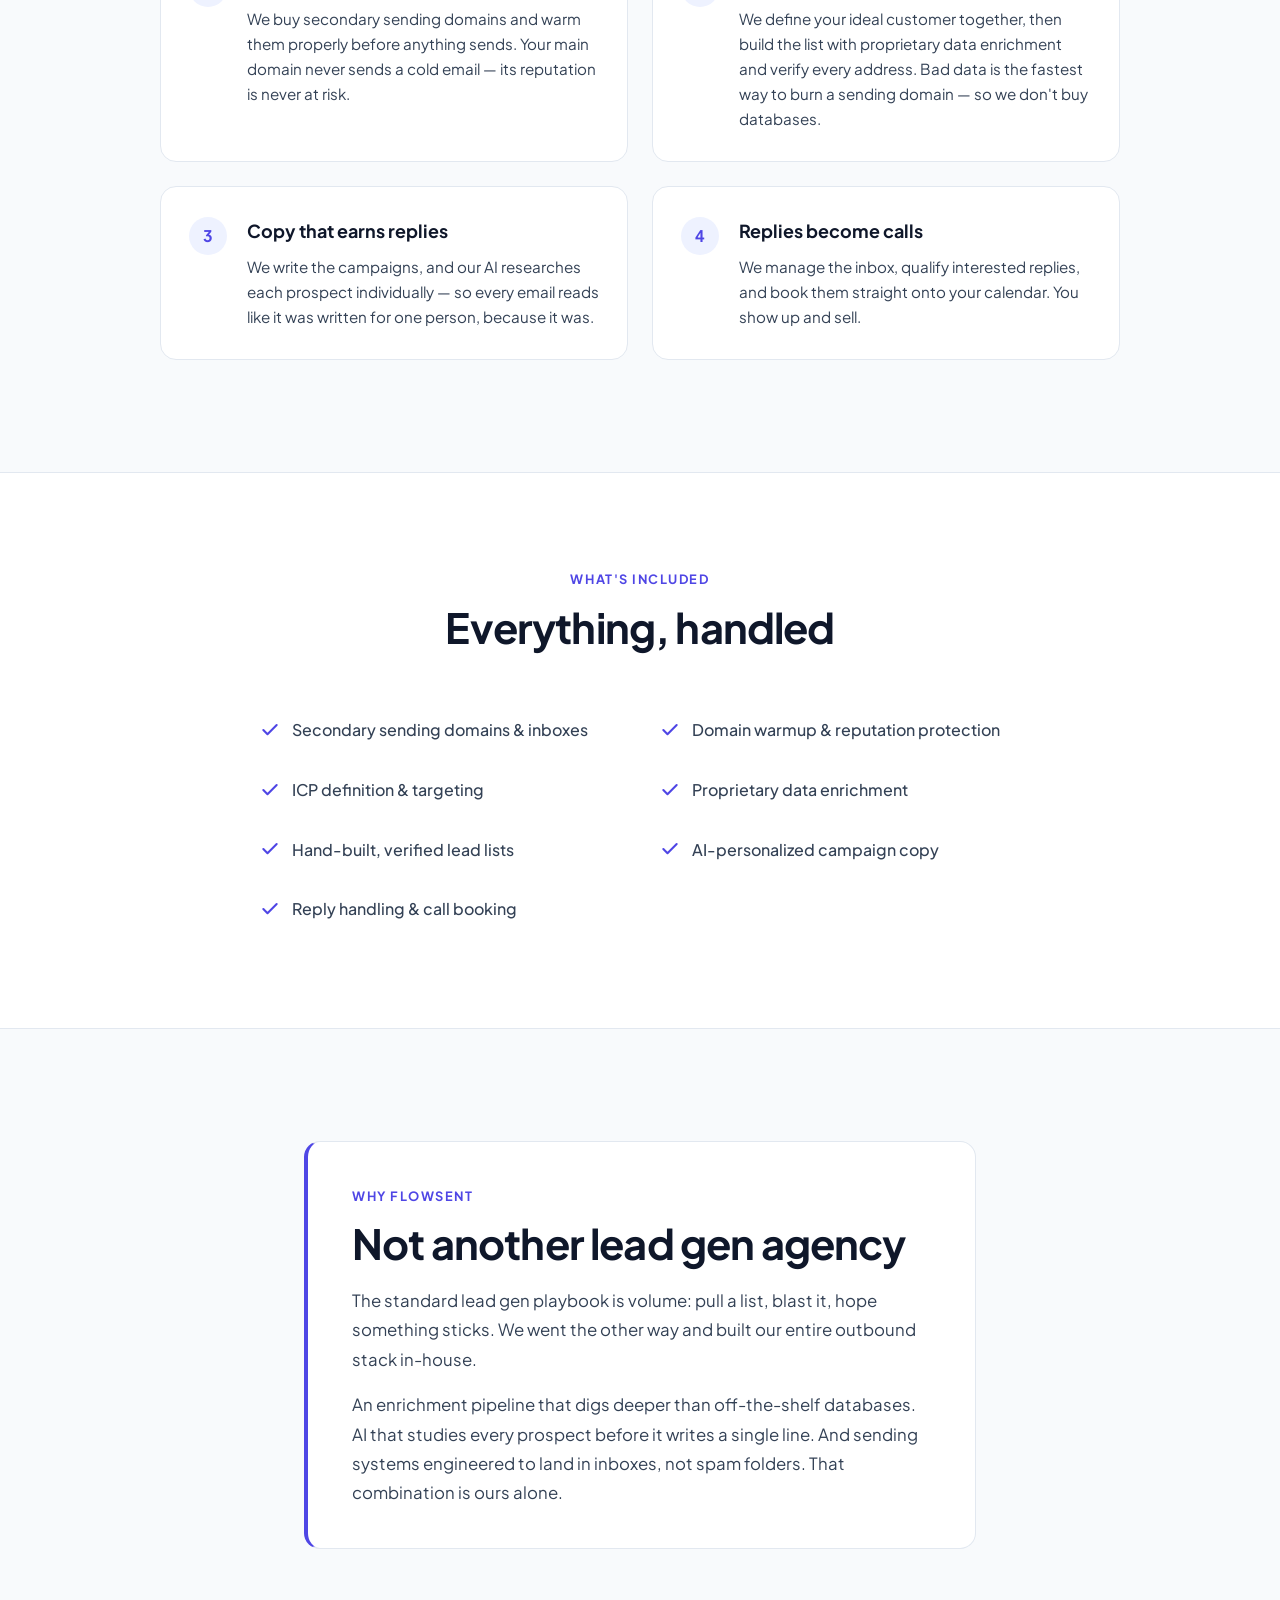
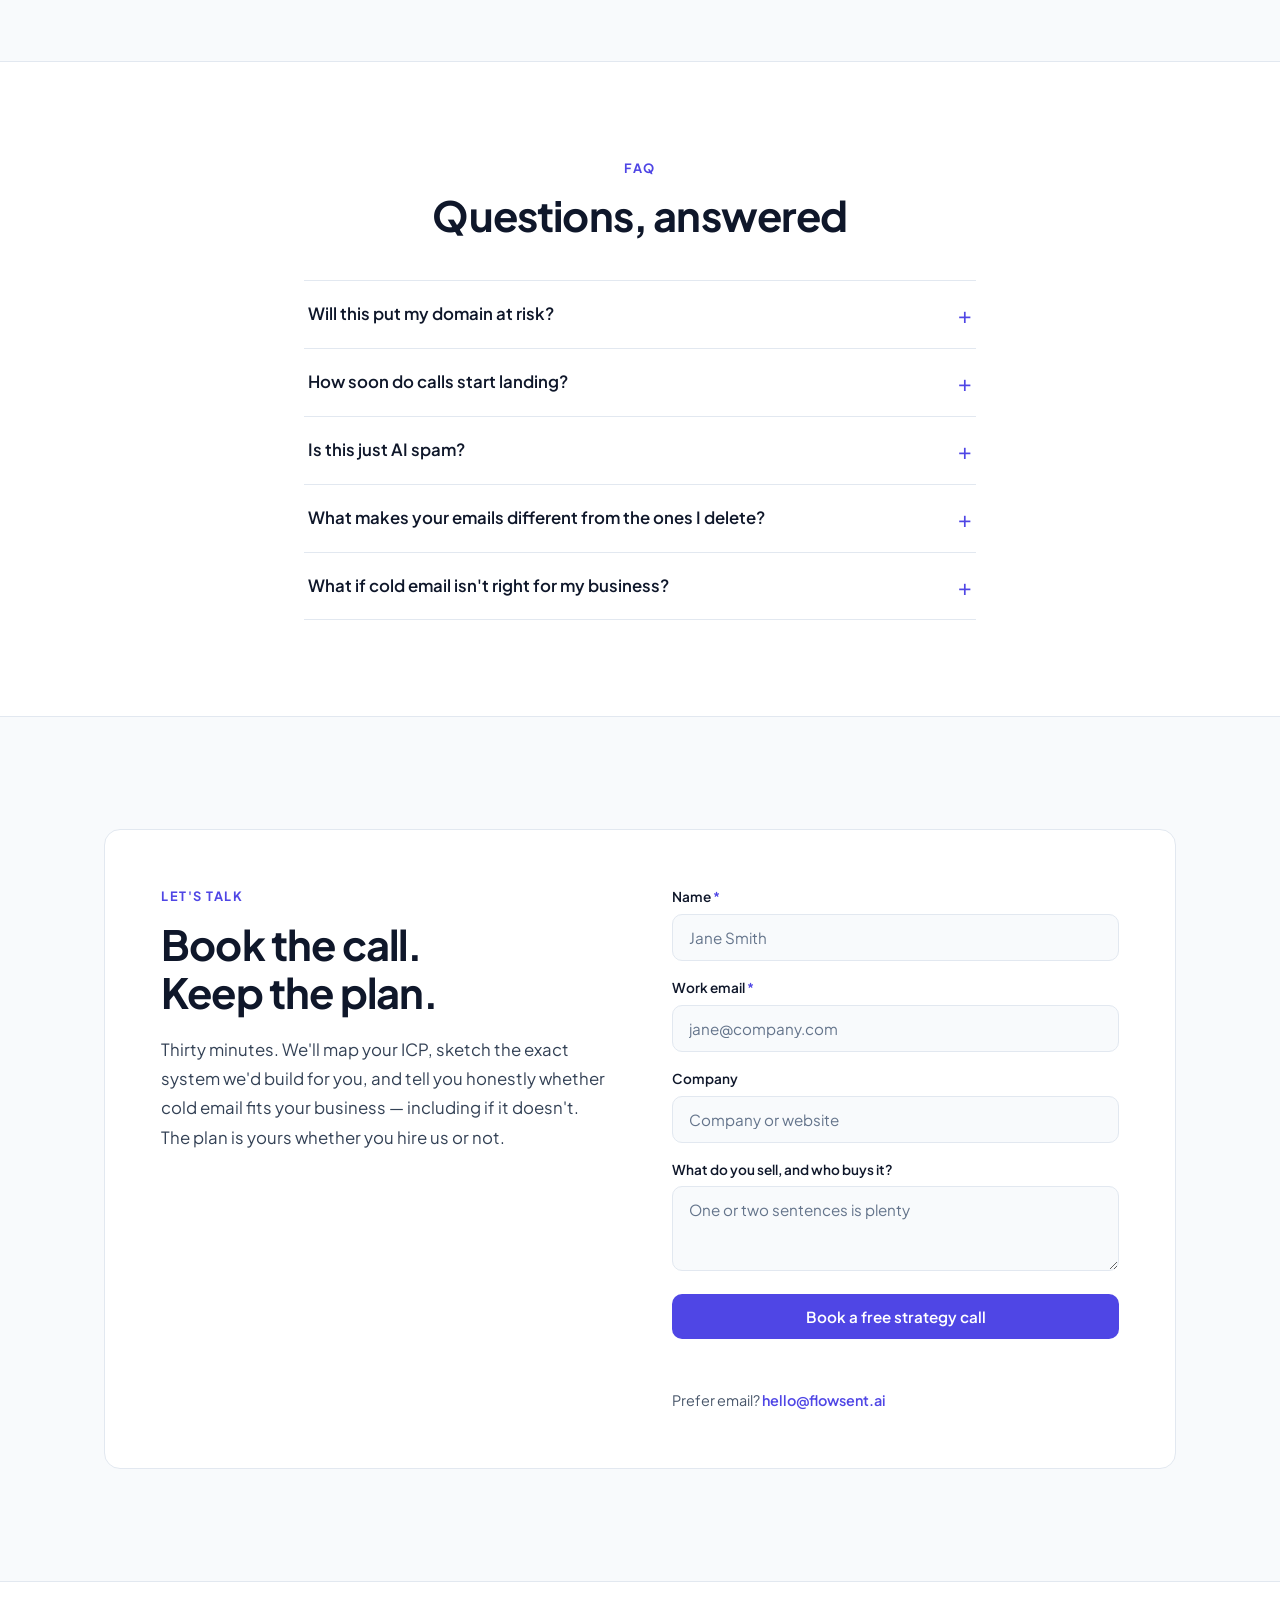
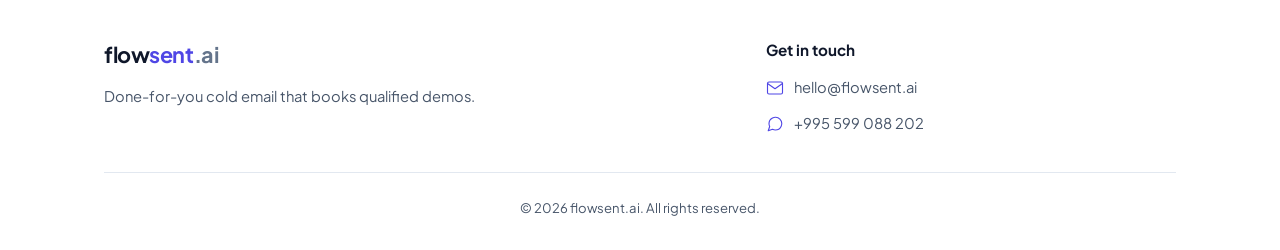
==== commit 7ad166f0: "Reword why-us closing lines Co-Authored-By: Claude Fable 5 <noreply@anthropic.com>" ====
--- a/index.html
+++ b/index.html
@@ -173,7 +173,7 @@
           The standard lead gen playbook is volume: pull a list, blast it, hope something sticks. We went the other way and built our entire outbound stack in-house.
         </p>
         <p class="why__text">
-          An enrichment pipeline that digs deeper than off-the-shelf databases. AI that studies every prospect before it writes a single line. And sending infrastructure designed to keep your reputation intact. No other agency runs this stack.
+          An enrichment pipeline that digs deeper than off-the-shelf databases. AI that studies every prospect before it writes a single line. And sending systems engineered to land in inboxes, not spam folders. That combination is ours alone.
         </p>
       </div>
     </div>
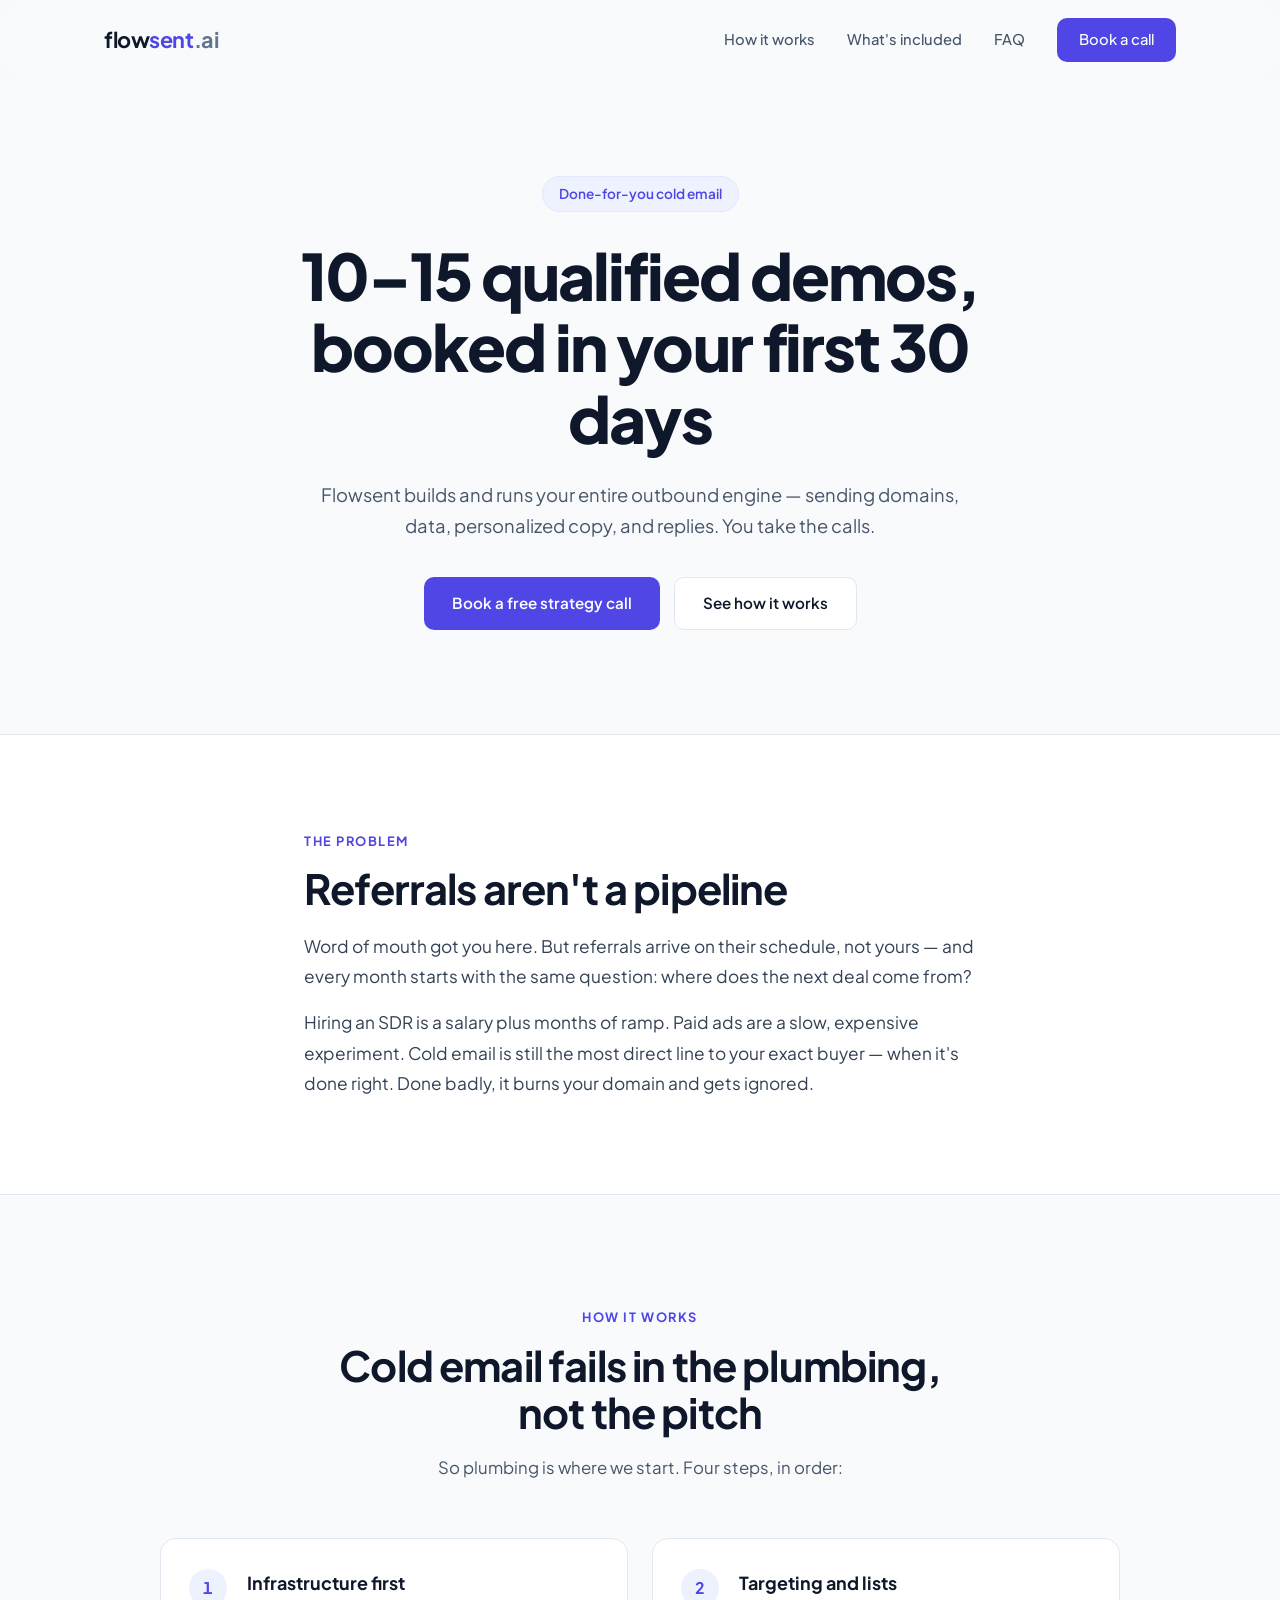
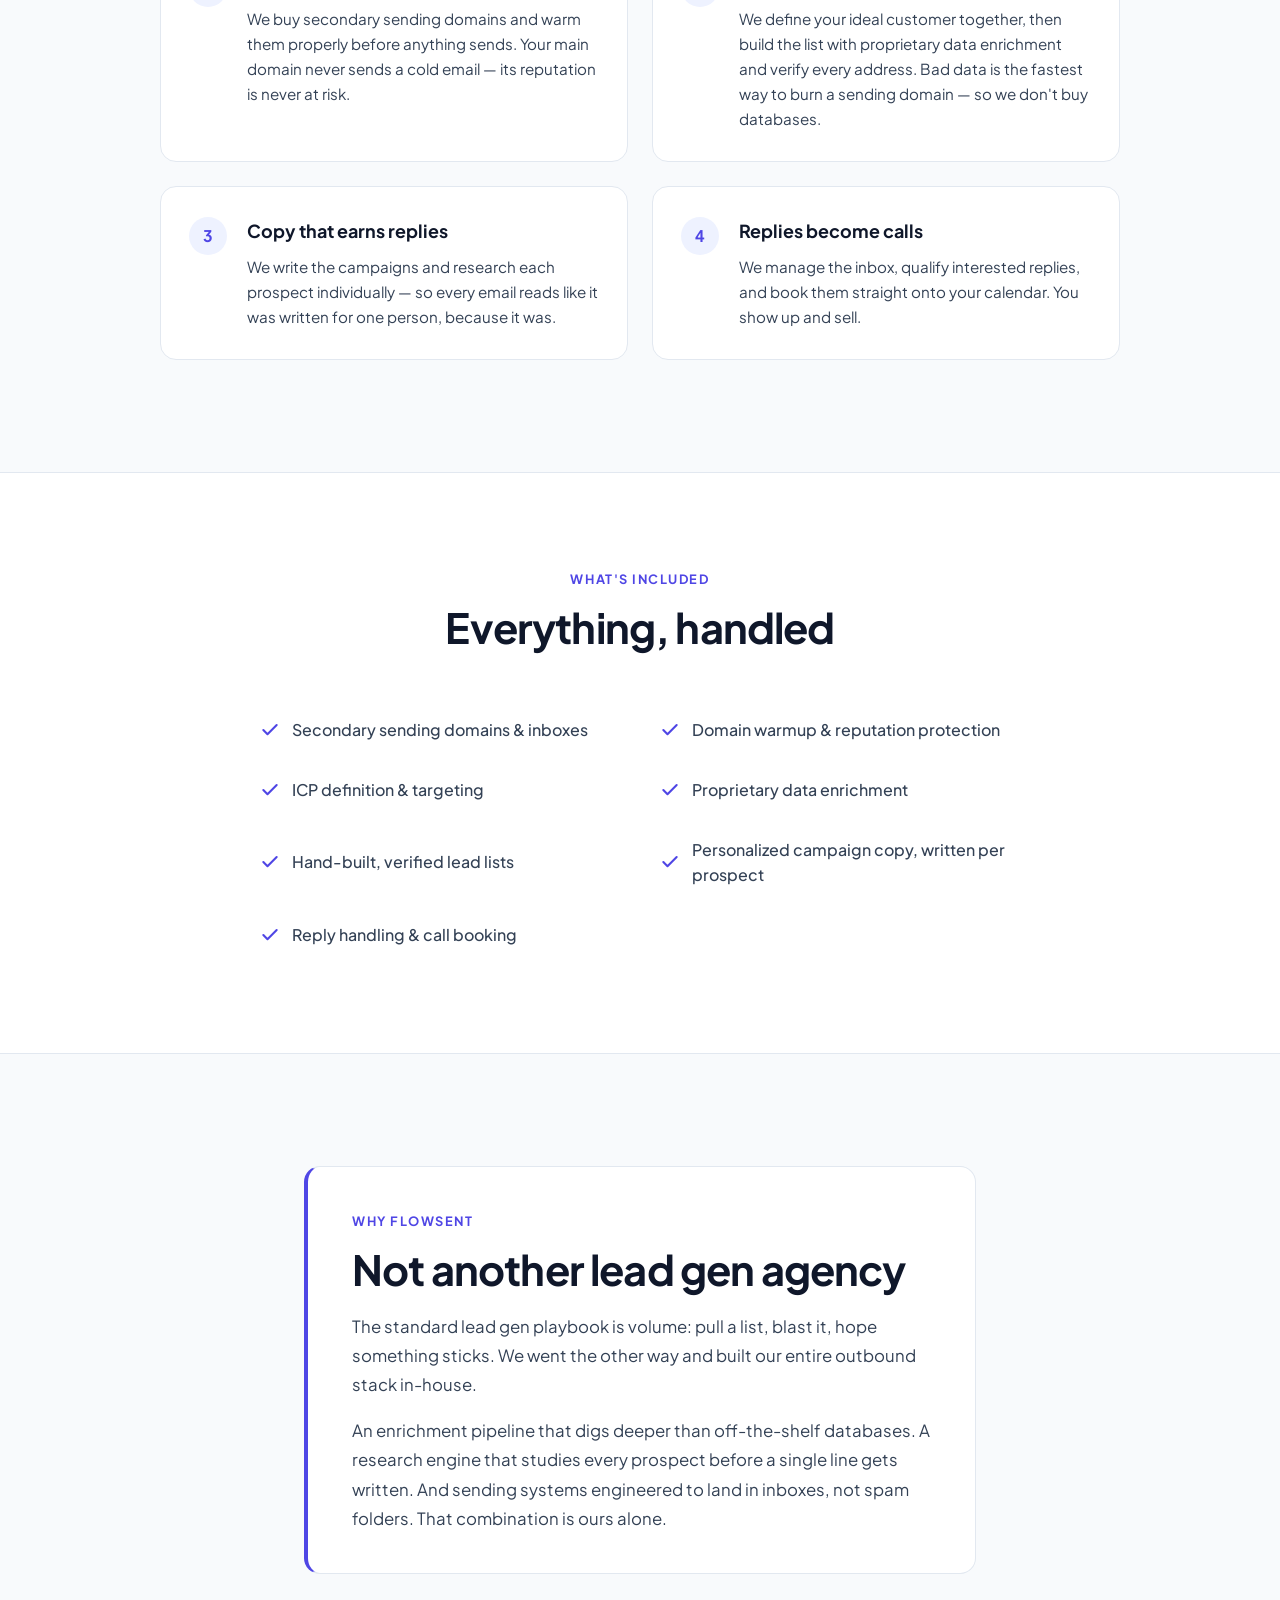
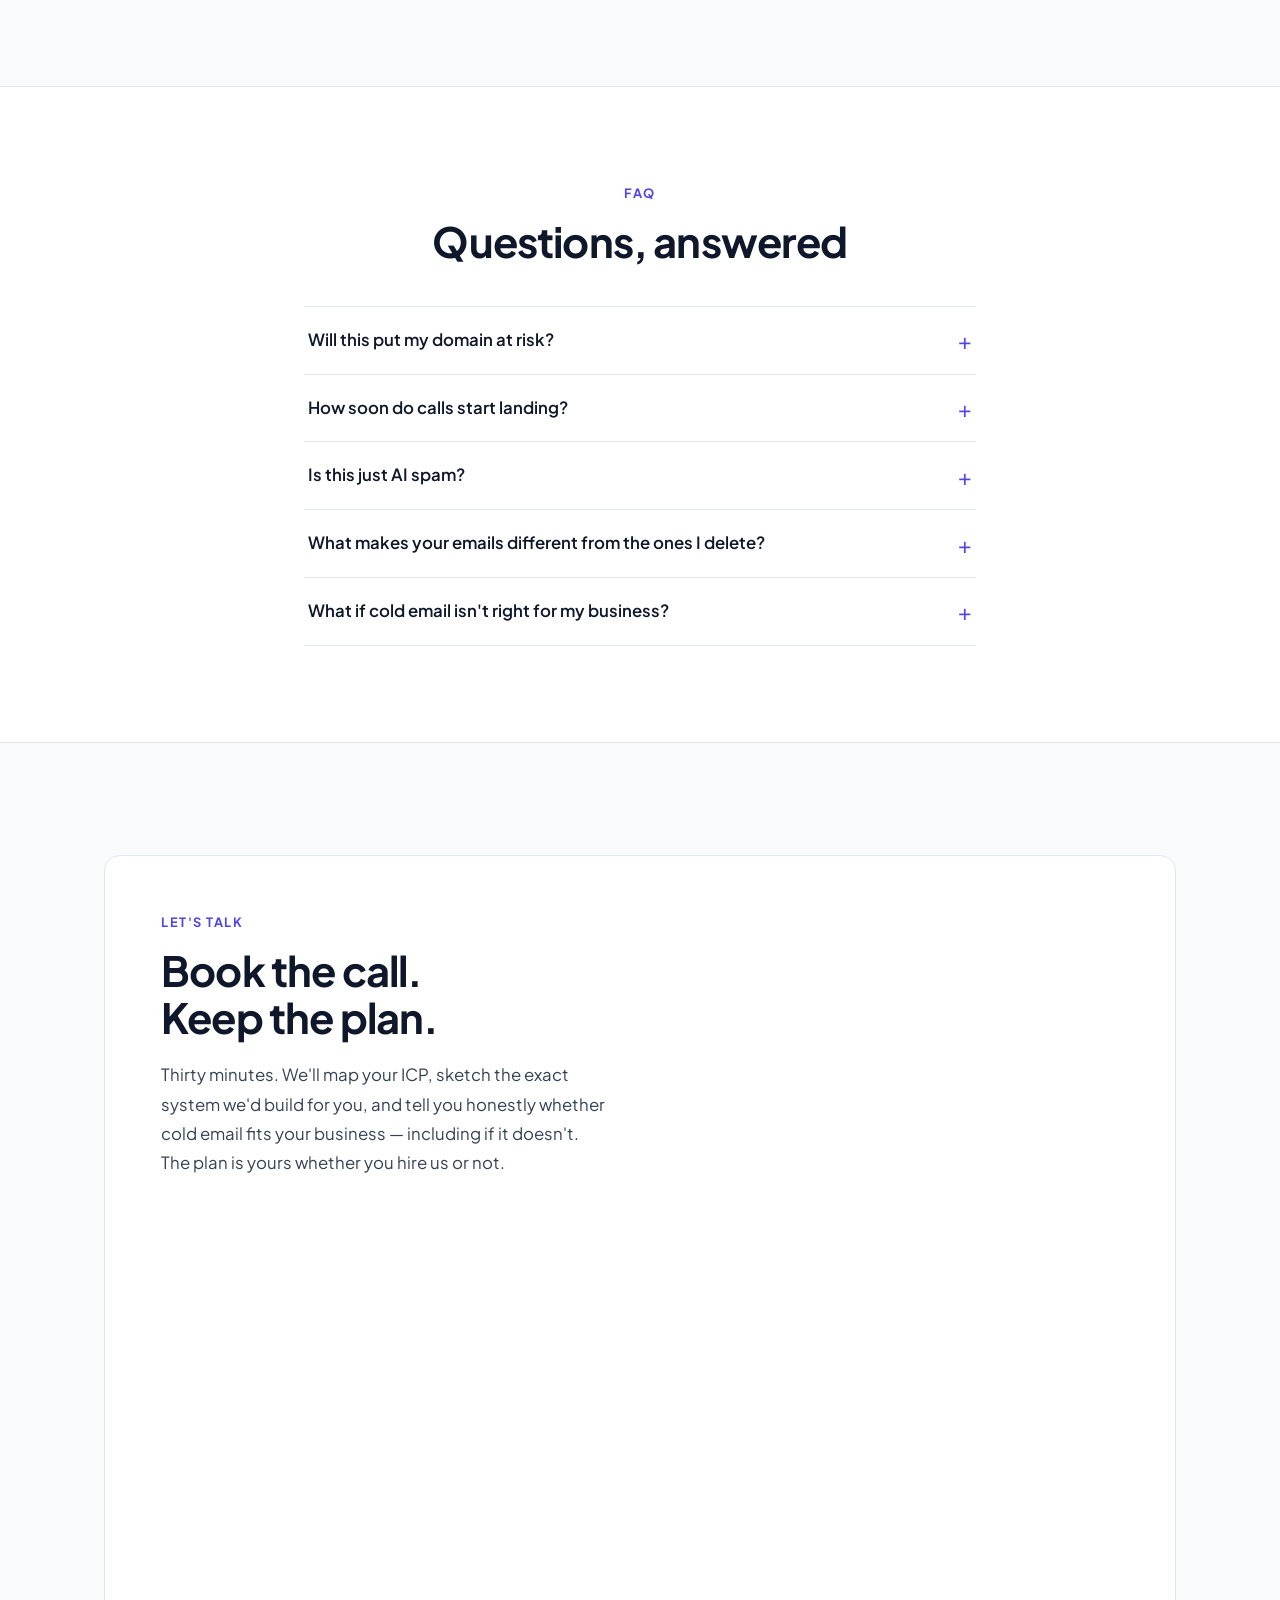
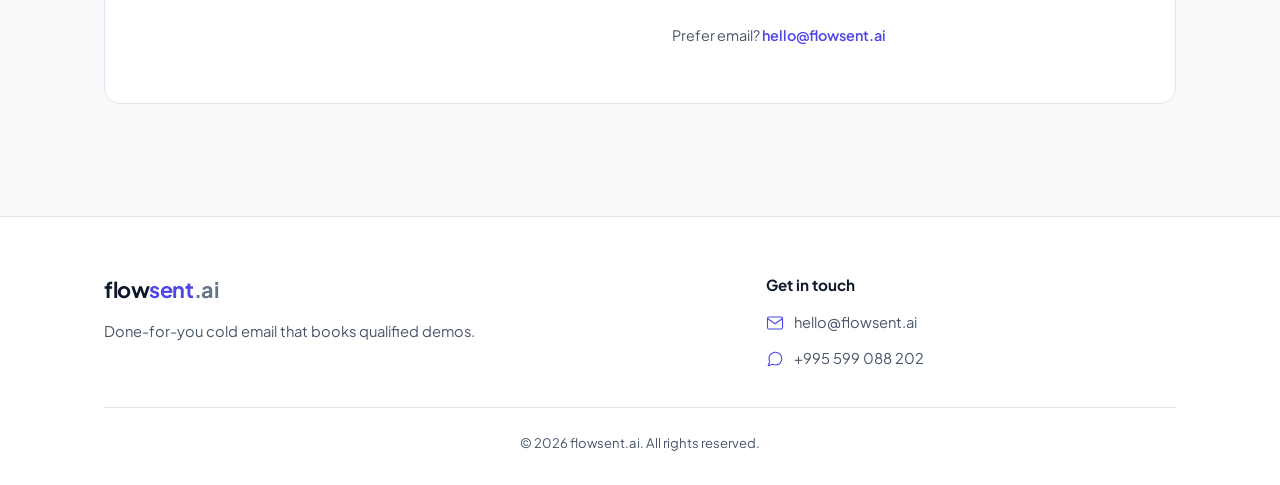
==== commit 779efda9: "Tone down AI mentions and replace form with Calendly embed - Reduce "AI" from six mentions to one (t" ====
--- a/index.html
+++ b/index.html
@@ -4,15 +4,19 @@
   <meta charset="UTF-8">
   <meta name="viewport" content="width=device-width, initial-scale=1.0">
   <title>flowsent.ai — Done-for-You Cold Email That Books Qualified Demos</title>
-  <meta name="description" content="Flowsent builds and runs your entire cold email engine — domains, data enrichment, AI-personalized copy, and replies — and books 10–15 qualified demos in your first 30 days.">
+  <meta name="description" content="Flowsent builds and runs your entire cold email engine — domains, data enrichment, personalized copy, and replies — and books 10–15 qualified demos in your first 30 days.">
   <link rel="canonical" href="https://flowsent.ai/">
   <meta name="theme-color" content="#F8FAFC">
   <meta property="og:type" content="website">
   <meta property="og:url" content="https://flowsent.ai/">
   <meta property="og:title" content="flowsent.ai — Done-for-You Cold Email That Books Qualified Demos">
   <meta property="og:description" content="We build and run your entire outbound engine — domains, data, personalized copy, and replies. 10–15 qualified demos in your first 30 days.">
-  <!-- TODO: add og:image (1200×630 PNG/JPG) when a share image is ready -->
-  <meta name="twitter:card" content="summary">
+  <meta property="og:image" content="https://flowsent.ai/og-image.png">
+  <meta property="og:image:width" content="1200">
+  <meta property="og:image:height" content="630">
+  <meta property="og:image:alt" content="flowsent.ai — 10–15 qualified demos, booked in your first 30 days">
+  <meta name="twitter:card" content="summary_large_image">
+  <meta name="twitter:image" content="https://flowsent.ai/og-image.png">
   <link rel="icon" href="data:image/svg+xml,%3Csvg xmlns='http://www.w3.org/2000/svg' viewBox='0 0 32 32'%3E%3Crect width='32' height='32' rx='8' fill='%234F46E5'/%3E%3Cg fill='none' stroke='white' stroke-width='2' stroke-linecap='round' stroke-linejoin='round'%3E%3Cpath d='M25 7 9 13.5l6.2 2.3L17.5 22z'/%3E%3Cpath d='M25 7 15.2 15.8'/%3E%3C/g%3E%3C/svg%3E">
   <script>document.documentElement.classList.add('js');</script>
   <link rel="preconnect" href="https://fonts.googleapis.com">
@@ -109,7 +113,7 @@
           <span class="step__number" aria-hidden="true">3</span>
           <div>
             <h3 class="step__title"><span class="visually-hidden">Step 3: </span>Copy that earns replies</h3>
-            <p class="step__desc">We write the campaigns, and our AI researches each prospect individually — so every email reads like it was written for one person, because it was.</p>
+            <p class="step__desc">We write the campaigns and research each prospect individually — so every email reads like it was written for one person, because it was.</p>
           </div>
         </li>
         <li class="step fade-up">
@@ -153,7 +157,7 @@
         </li>
         <li>
           <svg width="20" height="20" viewBox="0 0 24 24" fill="none" stroke="currentColor" stroke-width="2.5" stroke-linecap="round" stroke-linejoin="round" aria-hidden="true"><polyline points="20 6 9 17 4 12"/></svg>
-          AI-personalized campaign copy
+          Personalized campaign copy, written per prospect
         </li>
         <li>
           <svg width="20" height="20" viewBox="0 0 24 24" fill="none" stroke="currentColor" stroke-width="2.5" stroke-linecap="round" stroke-linejoin="round" aria-hidden="true"><polyline points="20 6 9 17 4 12"/></svg>
@@ -173,7 +177,7 @@
           The standard lead gen playbook is volume: pull a list, blast it, hope something sticks. We went the other way and built our entire outbound stack in-house.
         </p>
         <p class="why__text">
-          An enrichment pipeline that digs deeper than off-the-shelf databases. AI that studies every prospect before it writes a single line. And sending systems engineered to land in inboxes, not spam folders. That combination is ours alone.
+          An enrichment pipeline that digs deeper than off-the-shelf databases. A research engine that studies every prospect before a single line gets written. And sending systems engineered to land in inboxes, not spam folders. That combination is ours alone.
         </p>
       </div>
     </div>
@@ -197,7 +201,7 @@
         </details>
         <details class="faq__item">
           <summary>Is this just AI spam?</summary>
-          <p>No. Our AI researches each prospect individually — their company, their role, what they're working on — and writes from that research. If a line reads like a template, it doesn't go out.</p>
+          <p>No. We research each prospect individually — their company, their role, what they're working on — and every email is written from that research. If a line reads like a template, it doesn't go out.</p>
         </details>
         <details class="faq__item">
           <summary>What makes your emails different from the ones I delete?</summary>
@@ -222,31 +226,13 @@
             Thirty minutes. We'll map your ICP, sketch the exact system we'd build for you, and tell you honestly whether cold email fits your business — including if it doesn't. The plan is yours whether you hire us or not.
           </p>
         </div>
-        <form class="book__form" id="bookForm" name="strategy-call" method="POST" data-netlify="true" netlify-honeypot="bot-field">
-          <input type="hidden" name="form-name" value="strategy-call">
-          <p class="hp-field" aria-hidden="true">
-            <label>Don't fill this out if you're human: <input name="bot-field" tabindex="-1" autocomplete="off"></label>
-          </p>
-          <div class="form-group">
-            <label for="f-name">Name <span class="req" aria-hidden="true">*</span></label>
-            <input type="text" id="f-name" name="name" placeholder="Jane Smith" autocomplete="name" required>
-          </div>
-          <div class="form-group">
-            <label for="f-email">Work email <span class="req" aria-hidden="true">*</span></label>
-            <input type="email" id="f-email" name="email" placeholder="jane@company.com" autocomplete="email" required>
-          </div>
-          <div class="form-group">
-            <label for="f-company">Company</label>
-            <input type="text" id="f-company" name="company" placeholder="Company or website" autocomplete="organization">
-          </div>
-          <div class="form-group">
-            <label for="f-message">What do you sell, and who buys it?</label>
-            <textarea id="f-message" name="message" placeholder="One or two sentences is plenty" rows="3"></textarea>
-          </div>
-          <button type="submit" class="btn btn--primary btn--full">Book a free strategy call</button>
-          <p class="form-status" id="formStatus" role="status"></p>
+        <div class="book__calendly">
+          <iframe
+            src="https://calendly.com/iraklimorchadze0/30min?embed_domain=flowsent.ai&amp;embed_type=Inline&amp;hide_gdpr_banner=1&amp;primary_color=4f46e5"
+            title="Book a free strategy call"
+            loading="lazy"></iframe>
           <p class="book__alt">Prefer email? <a href="mailto:hello@flowsent.ai">hello@flowsent.ai</a></p>
-        </form>
+        </div>
       </div>
     </div>
   </section>
--- a/styles.css
+++ b/styles.css
@@ -572,63 +572,20 @@
   margin-top: 4px;
 }
 
-/* Form */
-.book__form {
+/* Calendly embed */
+.book__calendly {
   display: flex;
   flex-direction: column;
-  gap: 16px;
-}
-
-.hp-field { display: none; }
-
-.form-group label {
-  display: block;
-  font-size: 0.85rem;
-  font-weight: 600;
-  color: var(--text);
-  margin-bottom: 6px;
-}
-
-.form-group .req {
-  color: var(--accent);
-}
-
-.form-group input,
-.form-group textarea {
+  gap: 12px;
+}
+
+.book__calendly iframe {
   width: 100%;
-  padding: 13px 16px;
-  font-family: var(--font);
-  font-size: 0.95rem;
-  color: var(--text);
-  background: var(--bg);
-  border: 1px solid var(--border);
+  min-width: 300px;
+  height: 700px;
+  border: 0;
   border-radius: var(--radius);
-  outline: none;
-  transition: border-color var(--transition), box-shadow var(--transition);
-}
-
-.form-group input::placeholder,
-.form-group textarea::placeholder {
-  color: #64748B;
-}
-
-.form-group input:focus,
-.form-group textarea:focus {
-  border-color: var(--accent);
-  box-shadow: 0 0 0 3px var(--accent-soft);
-}
-
-.form-group textarea { resize: vertical; min-height: 80px; }
-
-.form-status {
-  font-size: 0.92rem;
-  line-height: 1.5;
-  min-height: 1.5em;
-  margin-top: -4px;
-}
-
-.form-status--success { color: var(--success); }
-.form-status--error { color: var(--error); }
+}
 
 .book__alt {
   font-size: 0.9rem;
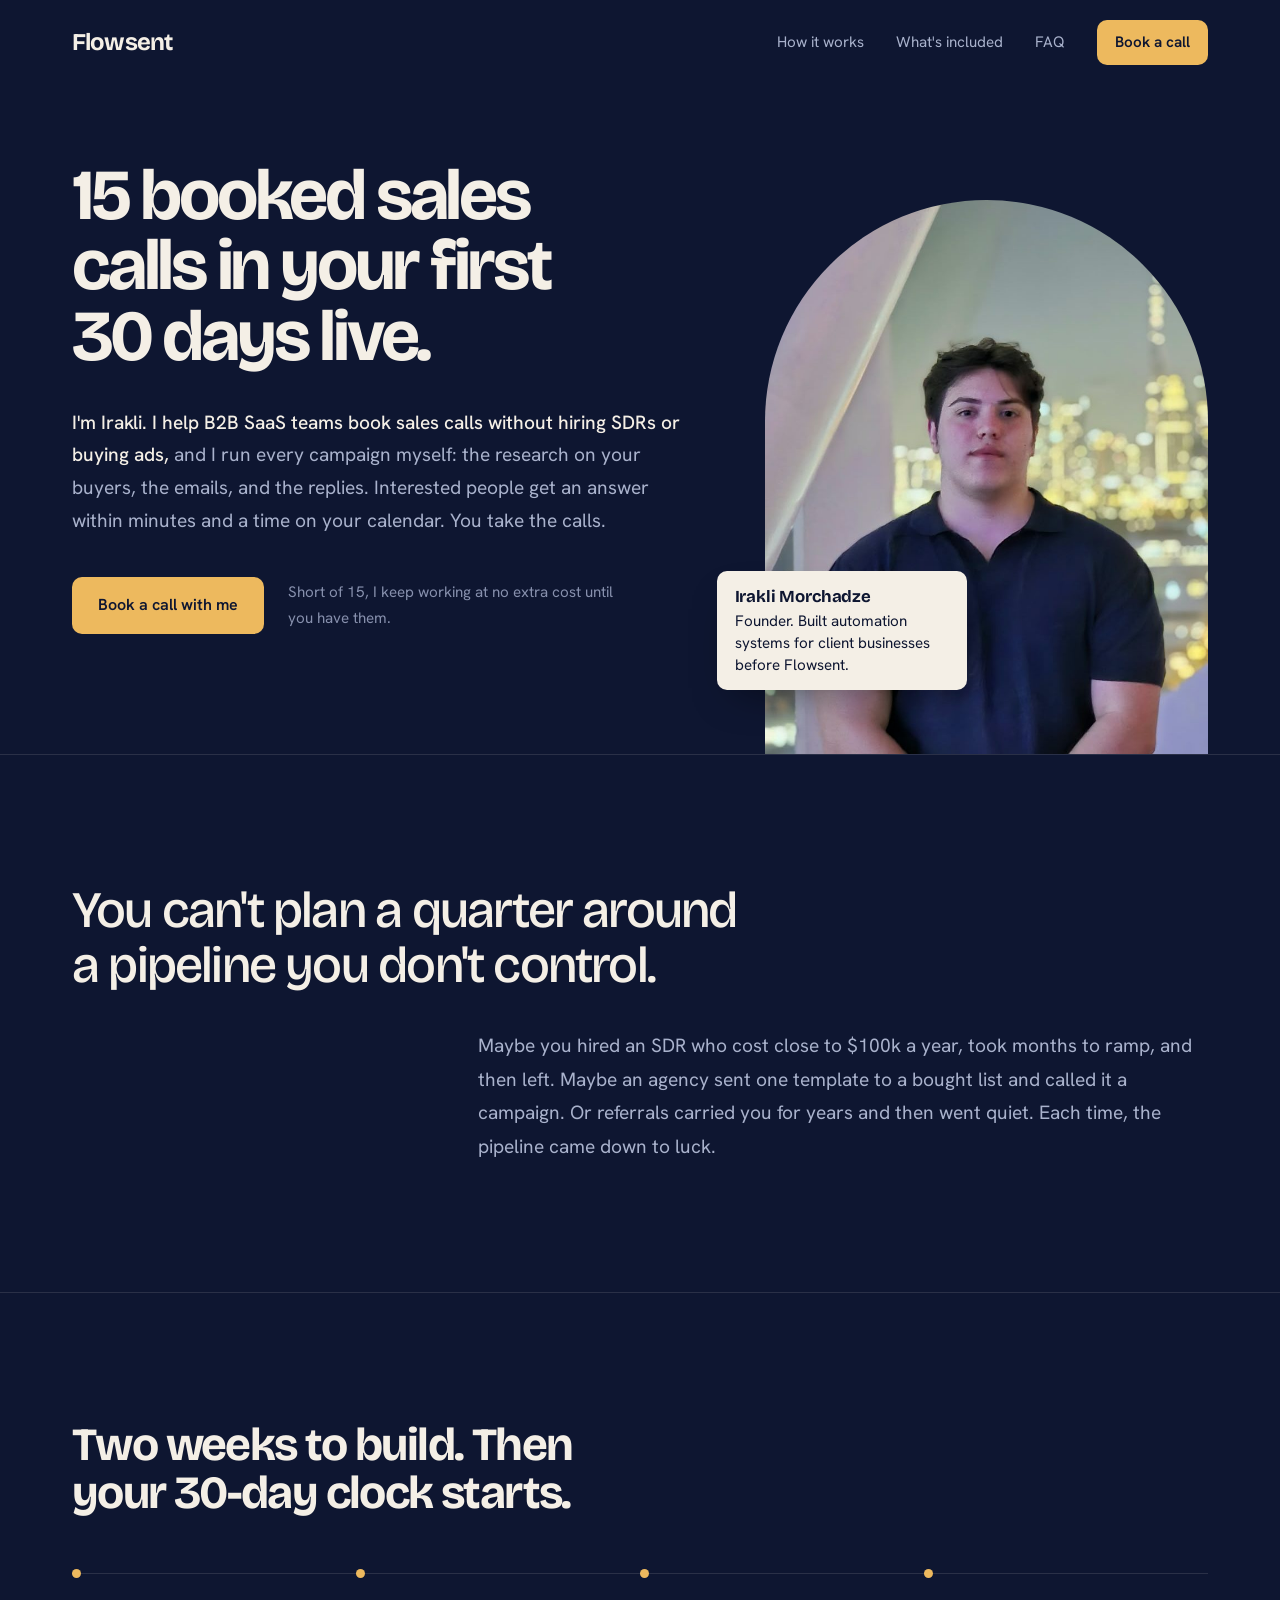
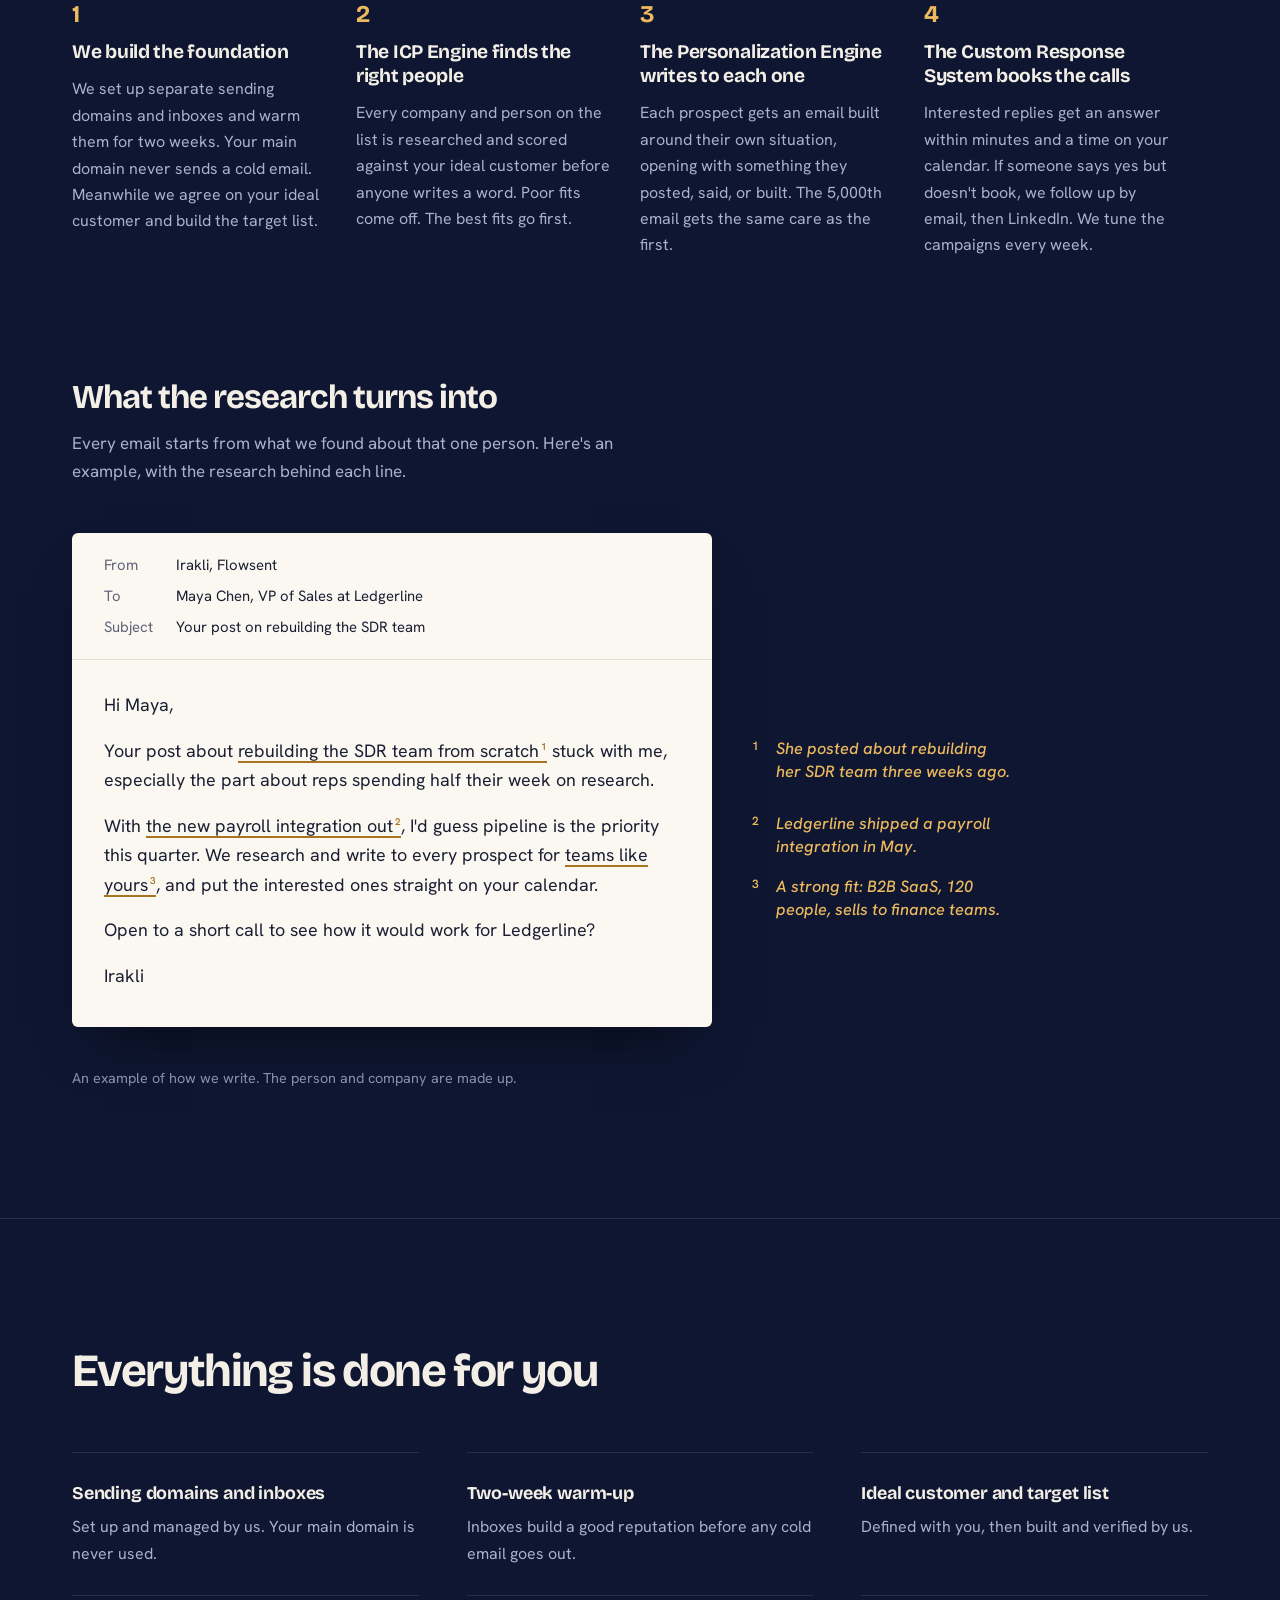
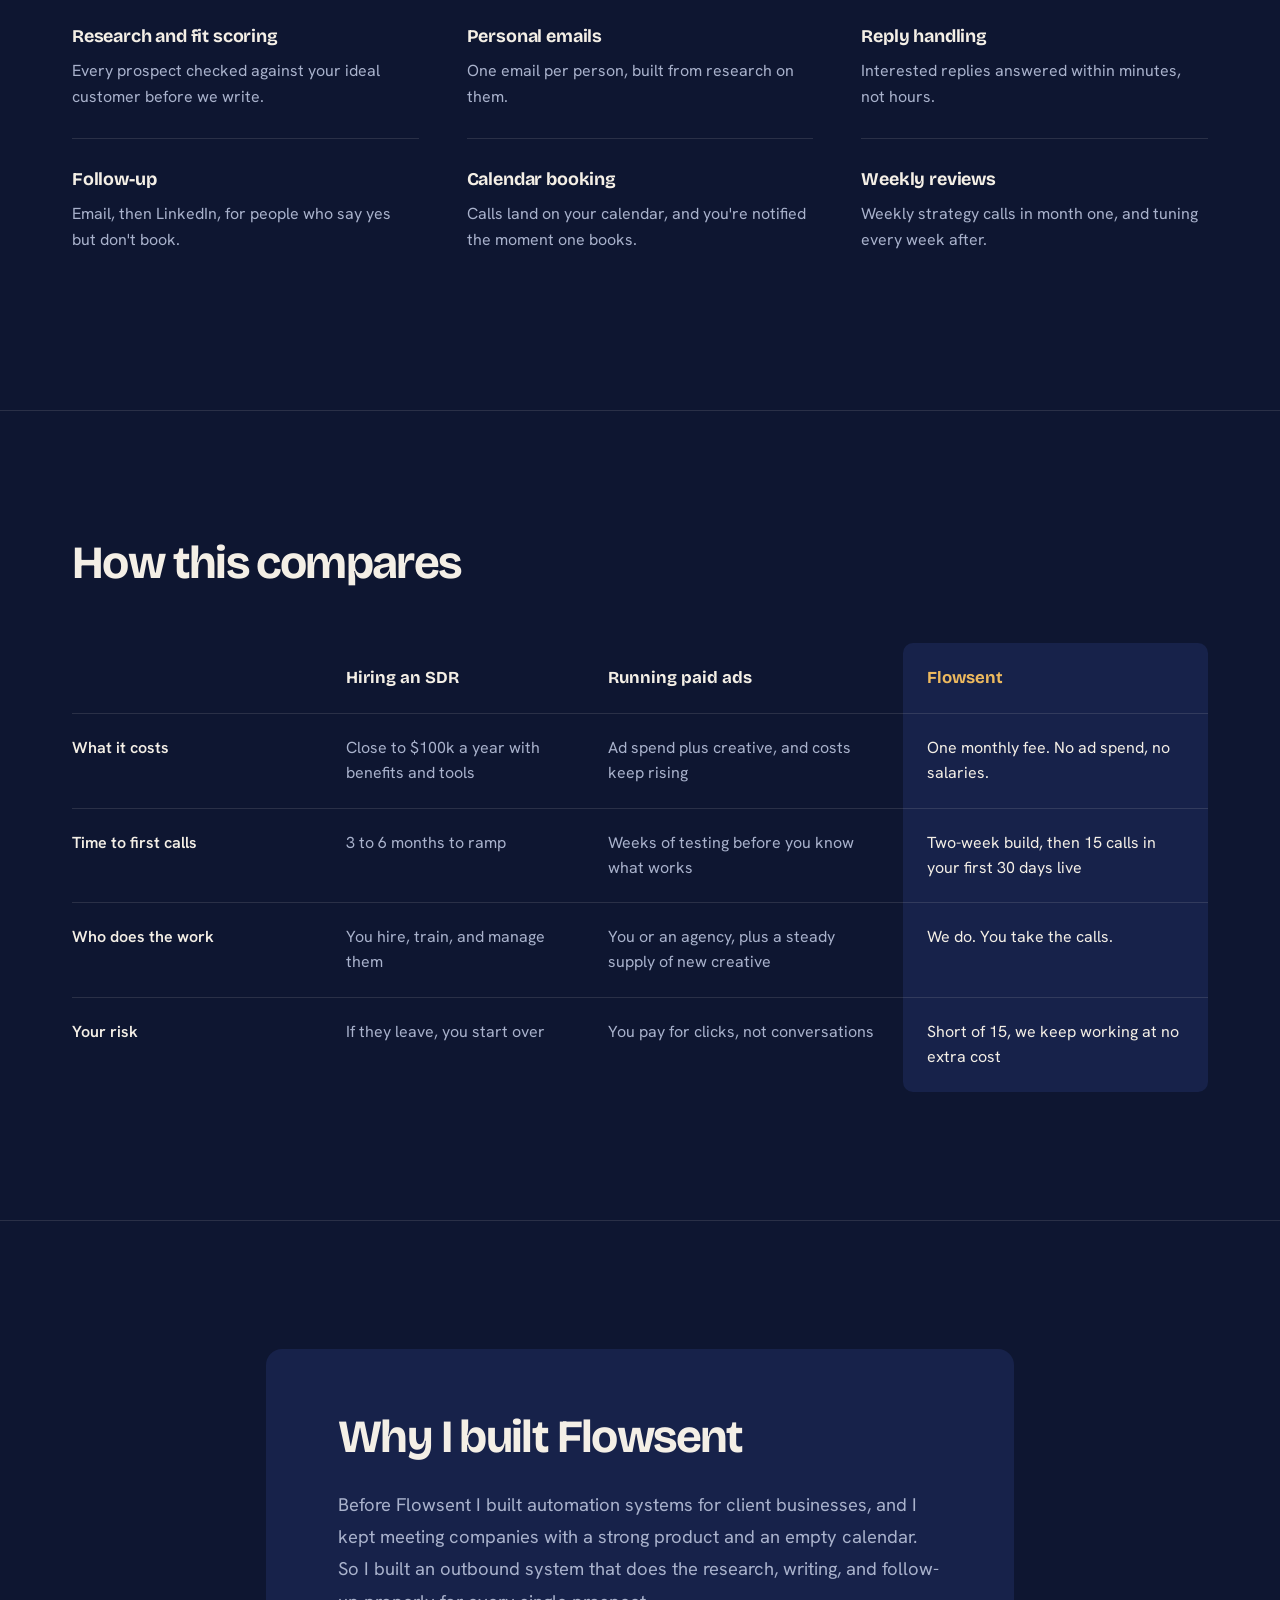
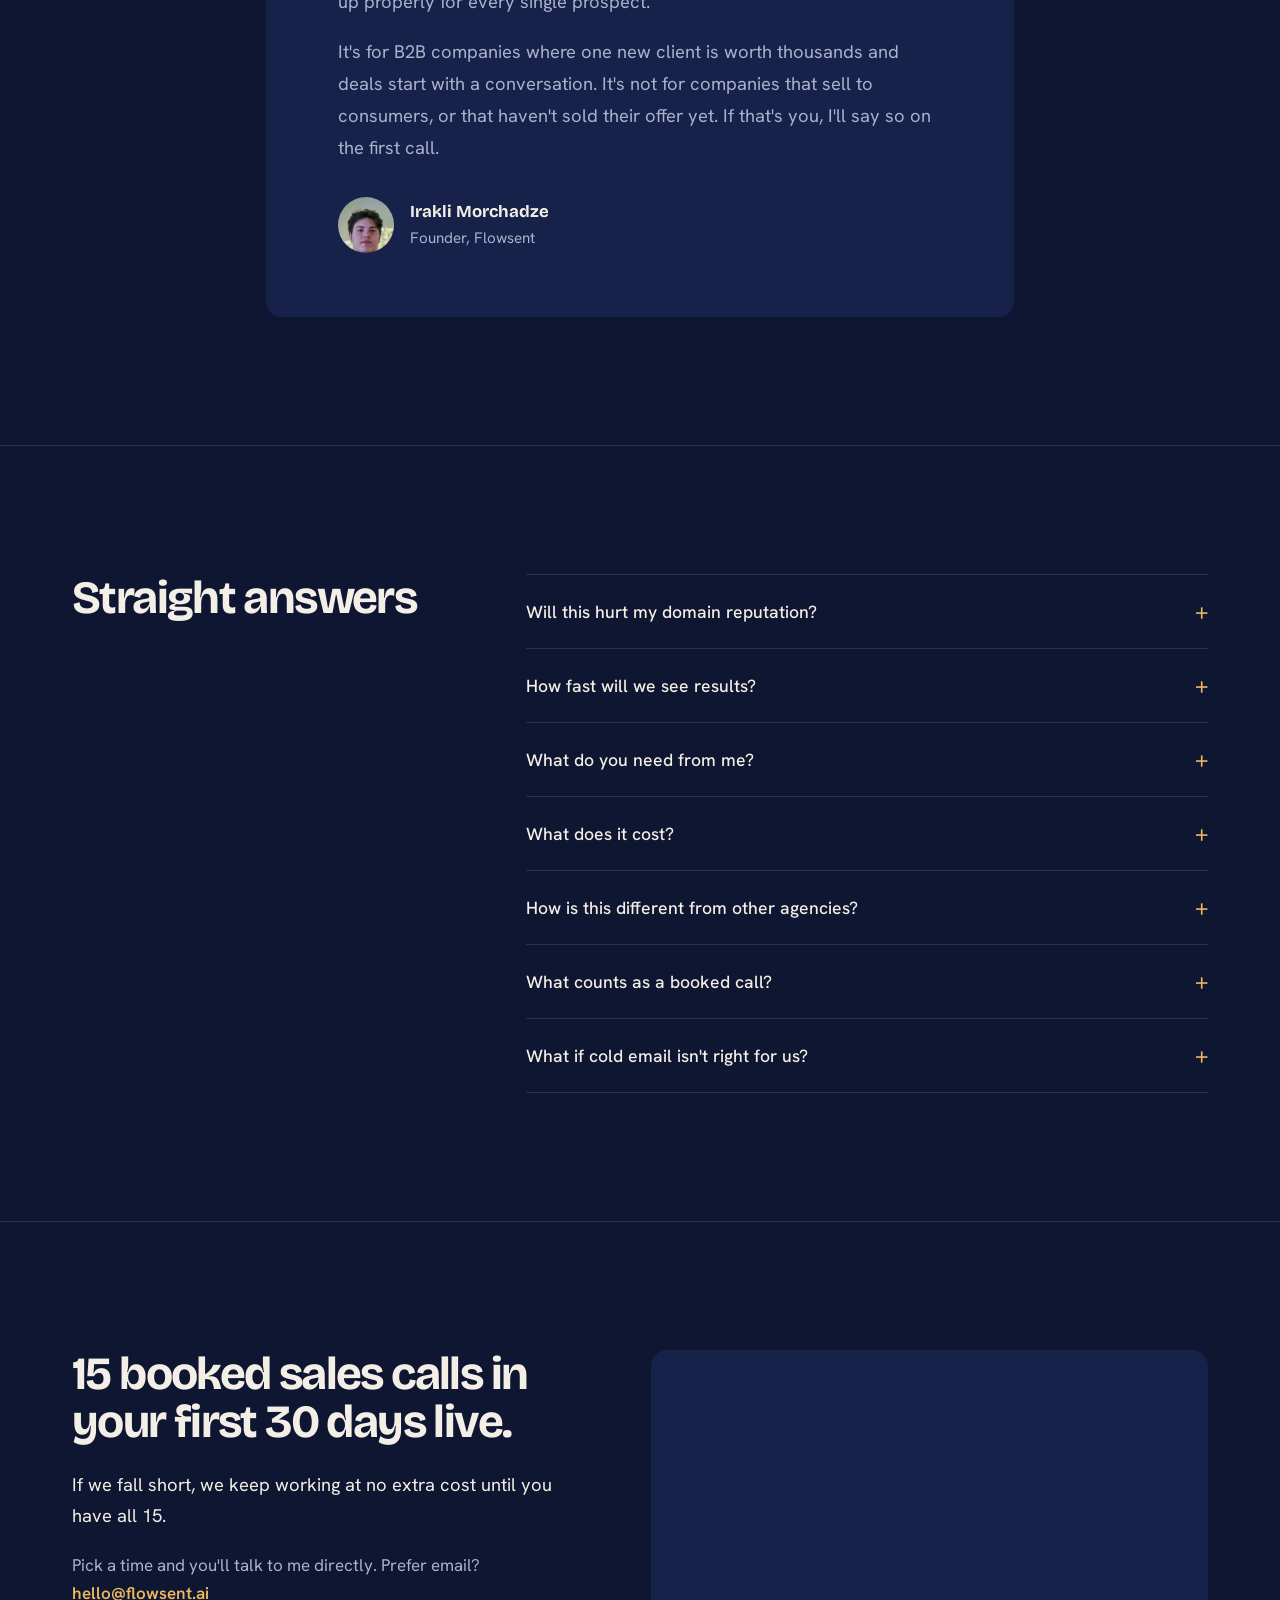
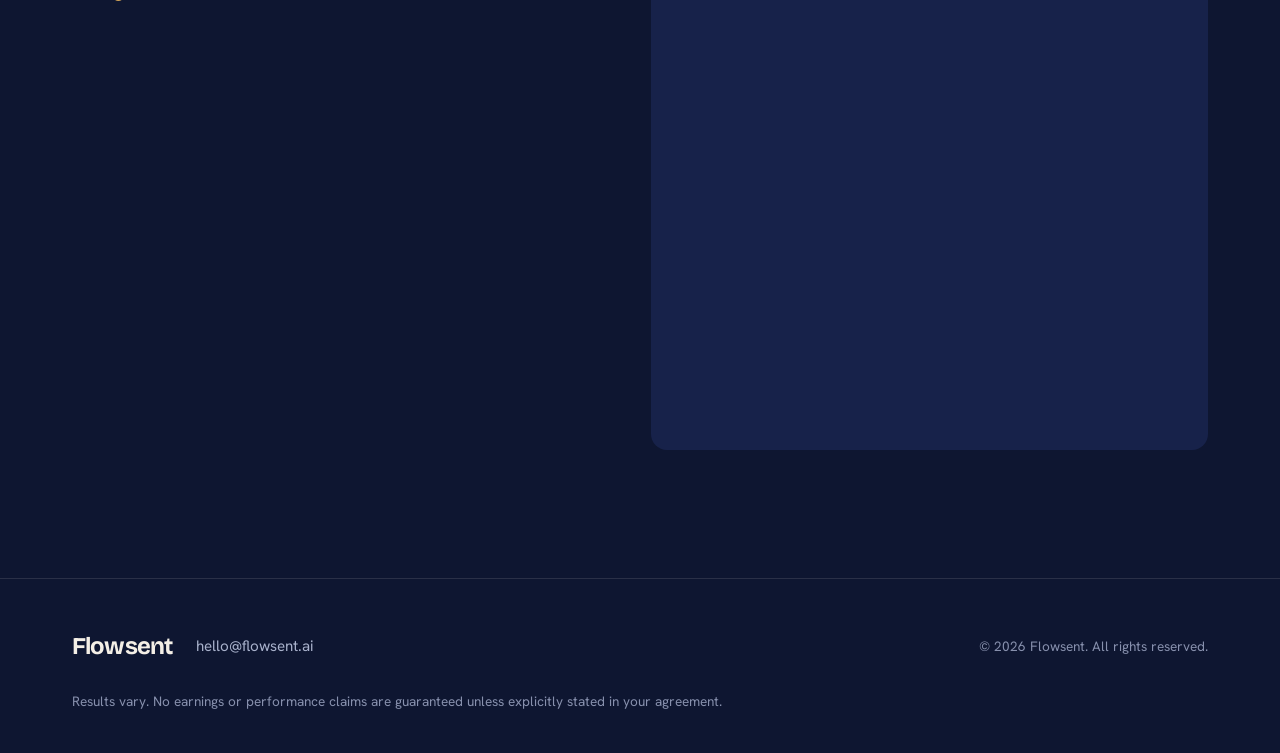
==== commit 66ef8199: "Redesign landing page: founder-led midnight and gold Rebuilds the page around the 15-calls-in-30-day" ====
--- a/index.html
+++ b/index.html
@@ -3,25 +3,25 @@
 <head>
   <meta charset="UTF-8">
   <meta name="viewport" content="width=device-width, initial-scale=1.0">
-  <title>flowsent.ai — Done-for-You Cold Email That Books Qualified Demos</title>
-  <meta name="description" content="Flowsent builds and runs your entire cold email engine — domains, data enrichment, personalized copy, and replies — and books 10–15 qualified demos in your first 30 days.">
+  <title>Flowsent | 15 booked sales calls in your first 30 days</title>
+  <meta name="description" content="Done-for-you cold email for B2B SaaS. 15 booked sales calls in your first 30 days live, or we keep working at no extra cost until you have them.">
   <link rel="canonical" href="https://flowsent.ai/">
-  <meta name="theme-color" content="#F8FAFC">
+  <meta name="theme-color" content="#0E1631">
   <meta property="og:type" content="website">
   <meta property="og:url" content="https://flowsent.ai/">
-  <meta property="og:title" content="flowsent.ai — Done-for-You Cold Email That Books Qualified Demos">
-  <meta property="og:description" content="We build and run your entire outbound engine — domains, data, personalized copy, and replies. 10–15 qualified demos in your first 30 days.">
+  <meta property="og:title" content="Flowsent | 15 booked sales calls in your first 30 days">
+  <meta property="og:description" content="We research every prospect, write to each one personally, and book the interested ones straight onto your calendar. You take the calls.">
   <meta property="og:image" content="https://flowsent.ai/og-image.png">
   <meta property="og:image:width" content="1200">
   <meta property="og:image:height" content="630">
-  <meta property="og:image:alt" content="flowsent.ai — 10–15 qualified demos, booked in your first 30 days">
+  <meta property="og:image:alt" content="Flowsent: 15 booked sales calls in your first 30 days live">
   <meta name="twitter:card" content="summary_large_image">
   <meta name="twitter:image" content="https://flowsent.ai/og-image.png">
-  <link rel="icon" href="data:image/svg+xml,%3Csvg xmlns='http://www.w3.org/2000/svg' viewBox='0 0 32 32'%3E%3Crect width='32' height='32' rx='8' fill='%234F46E5'/%3E%3Cg fill='none' stroke='white' stroke-width='2' stroke-linecap='round' stroke-linejoin='round'%3E%3Cpath d='M25 7 9 13.5l6.2 2.3L17.5 22z'/%3E%3Cpath d='M25 7 15.2 15.8'/%3E%3C/g%3E%3C/svg%3E">
+  <link rel="icon" href="data:image/svg+xml,%3Csvg xmlns='http://www.w3.org/2000/svg' viewBox='0 0 32 32'%3E%3Crect width='32' height='32' rx='8' fill='%230E1631'/%3E%3Cg fill='none' stroke='%23EDB95E' stroke-width='2' stroke-linecap='round' stroke-linejoin='round'%3E%3Cpath d='M25 7 9 13.5l6.2 2.3L17.5 22z'/%3E%3Cpath d='M25 7 15.2 15.8'/%3E%3C/g%3E%3C/svg%3E">
   <script>document.documentElement.classList.add('js');</script>
   <link rel="preconnect" href="https://fonts.googleapis.com">
   <link rel="preconnect" href="https://fonts.gstatic.com" crossorigin>
-  <link href="https://fonts.googleapis.com/css2?family=Plus+Jakarta+Sans:wght@400;500;600;700;800&display=swap" rel="stylesheet">
+  <link href="https://fonts.googleapis.com/css2?family=Bricolage+Grotesque:opsz,wght@12..96,500;12..96,700&family=Hanken+Grotesk:ital,wght@0,400;0,500;0,600;1,400;1,500&display=swap" rel="stylesheet">
   <link rel="stylesheet" href="styles.css">
 </head>
 <body>
@@ -31,14 +31,12 @@
   <!-- Navigation -->
   <nav class="nav" id="nav">
     <div class="nav__inner">
-      <a href="#hero" class="nav__logo">
-        <span class="logo-flow">flow</span><span class="logo-sent">sent</span><span class="logo-dot">.ai</span>
-      </a>
+      <a href="#hero" class="nav__logo">Flowsent</a>
       <div class="nav__links">
         <a href="#how">How it works</a>
         <a href="#included">What's included</a>
         <a href="#faq">FAQ</a>
-        <a href="#book" class="btn btn--nav">Book a call</a>
+        <a href="#book" class="btn btn--small">Book a call</a>
       </div>
       <button class="nav__hamburger" id="hamburger" aria-label="Open menu" aria-expanded="false" aria-controls="mobileMenu">
         <span></span><span></span><span></span>
@@ -49,7 +47,7 @@
       <a href="#how">How it works</a>
       <a href="#included">What's included</a>
       <a href="#faq">FAQ</a>
-      <a href="#book" class="btn btn--nav">Book a call</a>
+      <a href="#book" class="btn">Book a call</a>
     </div>
   </nav>
 
@@ -58,181 +56,213 @@
   <!-- Hero -->
   <section class="hero" id="hero">
     <div class="container hero__inner">
-      <p class="hero__eyebrow">Done-for-you cold email</p>
-      <h1 class="hero__title">10–15 qualified demos,<br>booked in your first 30 days</h1>
-      <p class="hero__subtitle">
-        Flowsent builds and runs your entire outbound engine — sending domains, data, personalized copy, and replies. You take the calls.
-      </p>
-      <div class="hero__cta">
-        <a href="#book" class="btn btn--primary">Book a free strategy call</a>
-        <a href="#how" class="btn btn--ghost">See how it works</a>
-      </div>
+      <div class="hero__text">
+        <h1 class="hero__title">15 booked sales calls in your first 30 days live.</h1>
+        <p class="hero__letter"><strong>I'm Irakli. I help B2B SaaS teams book sales calls without hiring SDRs or buying ads,</strong> and I run every campaign myself: the research on your buyers, the emails, and the replies. Interested people get an answer within minutes and a time on your calendar. You take the calls.</p>
+        <div class="hero__cta">
+          <a href="#book" class="btn">Book a call with me</a>
+          <p class="hero__risk">Short of 15, I keep working at no extra cost until you have them.</p>
+        </div>
+      </div>
+      <figure class="portrait">
+        <img src="irakli.jpg" width="800" height="1000" alt="Irakli Morchadze, founder of Flowsent" fetchpriority="high">
+        <figcaption><b>Irakli Morchadze</b>Founder. Built automation systems for client businesses before Flowsent.</figcaption>
+      </figure>
     </div>
   </section>
 
   <!-- Problem -->
-  <section class="problem" id="problem">
-    <div class="container container--narrow">
-      <div class="fade-up">
-        <p class="section-tag">The problem</p>
-        <h2 class="section-title">Referrals aren't a pipeline</h2>
-        <p class="problem__text">
-          Word of mouth got you here. But referrals arrive on their schedule, not yours — and every month starts with the same question: where does the next deal come from?
-        </p>
-        <p class="problem__text">
-          Hiring an SDR is a salary plus months of ramp. Paid ads are a slow, expensive experiment. Cold email is still the most direct line to your exact buyer — when it's done right. Done badly, it burns your domain and gets ignored.
-        </p>
-      </div>
+  <section class="section problem" id="problem">
+    <div class="container">
+      <h2 class="statement">You can't plan a quarter around a pipeline you don't control.</h2>
+      <p class="lead">Maybe you hired an SDR who cost close to $100k a year, took months to ramp, and then left. Maybe an agency sent one template to a bought list and called it a campaign. Or referrals carried you for years and then went quiet. Each time, the pipeline came down to luck.</p>
     </div>
   </section>
 
   <!-- How it works -->
-  <section class="how" id="how">
-    <div class="container">
-      <div class="section-header fade-up">
-        <p class="section-tag">How it works</p>
-        <h2 class="section-title">Cold email fails in the plumbing,<br>not the pitch</h2>
-        <p class="section-intro">So plumbing is where we start. Four steps, in order:</p>
-      </div>
+  <section class="section how" id="how">
+    <div class="container">
+      <h2 class="section-title">Two weeks to build. Then your 30-day clock starts.</h2>
       <ol class="steps" role="list">
-        <li class="step fade-up">
+        <li class="step">
           <span class="step__number" aria-hidden="true">1</span>
-          <div>
-            <h3 class="step__title"><span class="visually-hidden">Step 1: </span>Infrastructure first</h3>
-            <p class="step__desc">We buy secondary sending domains and warm them properly before anything sends. Your main domain never sends a cold email — its reputation is never at risk.</p>
+          <h3 class="step__title"><span class="visually-hidden">Step 1: </span>We build the foundation</h3>
+          <p>We set up separate sending domains and inboxes and warm them for two weeks. Your main domain never sends a cold email. Meanwhile we agree on your ideal customer and build the target list.</p>
+        </li>
+        <li class="step">
+          <span class="step__number" aria-hidden="true">2</span>
+          <h3 class="step__title"><span class="visually-hidden">Step 2: </span>The ICP Engine finds the right people</h3>
+          <p>Every company and person on the list is researched and scored against your ideal customer before anyone writes a word. Poor fits come off. The best fits go first.</p>
+        </li>
+        <li class="step">
+          <span class="step__number" aria-hidden="true">3</span>
+          <h3 class="step__title"><span class="visually-hidden">Step 3: </span>The Personalization Engine writes to each one</h3>
+          <p>Each prospect gets an email built around their own situation, opening with something they posted, said, or built. The 5,000th email gets the same care as the first.</p>
+        </li>
+        <li class="step">
+          <span class="step__number" aria-hidden="true">4</span>
+          <h3 class="step__title"><span class="visually-hidden">Step 4: </span>The Custom Response System books the calls</h3>
+          <p>Interested replies get an answer within minutes and a time on your calendar. If someone says yes but doesn't book, we follow up by email, then LinkedIn. We tune the campaigns every week.</p>
+        </li>
+      </ol>
+
+      <div class="exhibit-intro">
+        <h3 class="exhibit-intro__title">What the research turns into</h3>
+        <p>Every email starts from what we found about that one person. Here's an example, with the research behind each line.</p>
+      </div>
+      <figure class="exhibit" id="exhibit">
+        <div class="mail">
+          <dl class="mail__head">
+            <dt>From</dt><dd>Irakli, Flowsent</dd>
+            <dt>To</dt><dd>Maya Chen, VP of Sales at Ledgerline</dd>
+            <dt>Subject</dt><dd>Your post on rebuilding the SDR team</dd>
+          </dl>
+          <div class="mail__body">
+            <p>Hi Maya,</p>
+            <p>Your post about <span class="mark" data-note="1">rebuilding the SDR team from scratch<sup>1</sup></span> stuck with me, especially the part about reps spending half their week on research.</p>
+            <p>With <span class="mark" data-note="2">the new payroll integration out<sup>2</sup></span>, I'd guess pipeline is the priority this quarter. We research and write to every prospect for <span class="mark" data-note="3">teams like yours<sup>3</sup></span>, and put the interested ones straight on your calendar.</p>
+            <p>Open to a short call to see how it would work for Ledgerline?</p>
+            <p>Irakli</p>
           </div>
-        </li>
-        <li class="step fade-up">
-          <span class="step__number" aria-hidden="true">2</span>
-          <div>
-            <h3 class="step__title"><span class="visually-hidden">Step 2: </span>Targeting and lists</h3>
-            <p class="step__desc">We define your ideal customer together, then build the list with proprietary data enrichment and verify every address. Bad data is the fastest way to burn a sending domain — so we don't buy databases.</p>
-          </div>
-        </li>
-        <li class="step fade-up">
-          <span class="step__number" aria-hidden="true">3</span>
-          <div>
-            <h3 class="step__title"><span class="visually-hidden">Step 3: </span>Copy that earns replies</h3>
-            <p class="step__desc">We write the campaigns and research each prospect individually — so every email reads like it was written for one person, because it was.</p>
-          </div>
-        </li>
-        <li class="step fade-up">
-          <span class="step__number" aria-hidden="true">4</span>
-          <div>
-            <h3 class="step__title"><span class="visually-hidden">Step 4: </span>Replies become calls</h3>
-            <p class="step__desc">We manage the inbox, qualify interested replies, and book them straight onto your calendar. You show up and sell.</p>
-          </div>
-        </li>
-      </ol>
+        </div>
+        <ol class="notes" id="notes">
+          <li class="note" data-for="1"><span class="note__n">1</span>She posted about rebuilding her SDR team three weeks ago.</li>
+          <li class="note" data-for="2"><span class="note__n">2</span>Ledgerline shipped a payroll integration in May.</li>
+          <li class="note" data-for="3"><span class="note__n">3</span>A strong fit: B2B SaaS, 120 people, sells to finance teams.</li>
+        </ol>
+        <figcaption class="exhibit__caption">An example of how we write. The person and company are made up.</figcaption>
+      </figure>
     </div>
   </section>
 
   <!-- What's included -->
-  <section class="included" id="included">
-    <div class="container">
-      <div class="section-header fade-up">
-        <p class="section-tag">What's included</p>
-        <h2 class="section-title">Everything, handled</h2>
-      </div>
-      <ul class="checklist fade-up" role="list">
-        <li>
-          <svg width="20" height="20" viewBox="0 0 24 24" fill="none" stroke="currentColor" stroke-width="2.5" stroke-linecap="round" stroke-linejoin="round" aria-hidden="true"><polyline points="20 6 9 17 4 12"/></svg>
-          Secondary sending domains &amp; inboxes
-        </li>
-        <li>
-          <svg width="20" height="20" viewBox="0 0 24 24" fill="none" stroke="currentColor" stroke-width="2.5" stroke-linecap="round" stroke-linejoin="round" aria-hidden="true"><polyline points="20 6 9 17 4 12"/></svg>
-          Domain warmup &amp; reputation protection
-        </li>
-        <li>
-          <svg width="20" height="20" viewBox="0 0 24 24" fill="none" stroke="currentColor" stroke-width="2.5" stroke-linecap="round" stroke-linejoin="round" aria-hidden="true"><polyline points="20 6 9 17 4 12"/></svg>
-          ICP definition &amp; targeting
-        </li>
-        <li>
-          <svg width="20" height="20" viewBox="0 0 24 24" fill="none" stroke="currentColor" stroke-width="2.5" stroke-linecap="round" stroke-linejoin="round" aria-hidden="true"><polyline points="20 6 9 17 4 12"/></svg>
-          Proprietary data enrichment
-        </li>
-        <li>
-          <svg width="20" height="20" viewBox="0 0 24 24" fill="none" stroke="currentColor" stroke-width="2.5" stroke-linecap="round" stroke-linejoin="round" aria-hidden="true"><polyline points="20 6 9 17 4 12"/></svg>
-          Hand-built, verified lead lists
-        </li>
-        <li>
-          <svg width="20" height="20" viewBox="0 0 24 24" fill="none" stroke="currentColor" stroke-width="2.5" stroke-linecap="round" stroke-linejoin="round" aria-hidden="true"><polyline points="20 6 9 17 4 12"/></svg>
-          Personalized campaign copy, written per prospect
-        </li>
-        <li>
-          <svg width="20" height="20" viewBox="0 0 24 24" fill="none" stroke="currentColor" stroke-width="2.5" stroke-linecap="round" stroke-linejoin="round" aria-hidden="true"><polyline points="20 6 9 17 4 12"/></svg>
-          Reply handling &amp; call booking
-        </li>
+  <section class="section included" id="included">
+    <div class="container">
+      <h2 class="section-title">Everything is done for you</h2>
+      <ul class="features" role="list">
+        <li><h3>Sending domains and inboxes</h3><p>Set up and managed by us. Your main domain is never used.</p></li>
+        <li><h3>Two-week warm-up</h3><p>Inboxes build a good reputation before any cold email goes out.</p></li>
+        <li><h3>Ideal customer and target list</h3><p>Defined with you, then built and verified by us.</p></li>
+        <li><h3>Research and fit scoring</h3><p>Every prospect checked against your ideal customer before we write.</p></li>
+        <li><h3>Personal emails</h3><p>One email per person, built from research on them.</p></li>
+        <li><h3>Reply handling</h3><p>Interested replies answered within minutes, not hours.</p></li>
+        <li><h3>Follow-up</h3><p>Email, then LinkedIn, for people who say yes but don't book.</p></li>
+        <li><h3>Calendar booking</h3><p>Calls land on your calendar, and you're notified the moment one books.</p></li>
+        <li><h3>Weekly reviews</h3><p>Weekly strategy calls in month one, and tuning every week after.</p></li>
       </ul>
     </div>
   </section>
 
-  <!-- Why us -->
-  <section class="why" id="why">
-    <div class="container container--narrow">
-      <div class="why__card fade-up">
-        <p class="section-tag">Why Flowsent</p>
-        <h2 class="section-title">Not another lead gen agency</h2>
-        <p class="why__text">
-          The standard lead gen playbook is volume: pull a list, blast it, hope something sticks. We went the other way and built our entire outbound stack in-house.
-        </p>
-        <p class="why__text">
-          An enrichment pipeline that digs deeper than off-the-shelf databases. A research engine that studies every prospect before a single line gets written. And sending systems engineered to land in inboxes, not spam folders. That combination is ours alone.
-        </p>
+  <!-- Comparison -->
+  <section class="section compare" id="compare">
+    <div class="container">
+      <h2 class="section-title">How this compares</h2>
+      <div class="compare__wrap">
+        <table class="compare__table">
+          <thead>
+            <tr>
+              <th scope="col"><span class="visually-hidden">Question</span></th>
+              <th scope="col">Hiring an SDR</th>
+              <th scope="col">Running paid ads</th>
+              <th scope="col" class="compare__us">Flowsent</th>
+            </tr>
+          </thead>
+          <tbody>
+            <tr>
+              <th scope="row">What it costs</th>
+              <td data-label="Hiring an SDR">Close to $100k a year with benefits and tools</td>
+              <td data-label="Running paid ads">Ad spend plus creative, and costs keep rising</td>
+              <td data-label="Flowsent" class="compare__us">One monthly fee. No ad spend, no salaries.</td>
+            </tr>
+            <tr>
+              <th scope="row">Time to first calls</th>
+              <td data-label="Hiring an SDR">3 to 6 months to ramp</td>
+              <td data-label="Running paid ads">Weeks of testing before you know what works</td>
+              <td data-label="Flowsent" class="compare__us">Two-week build, then 15 calls in your first 30 days live</td>
+            </tr>
+            <tr>
+              <th scope="row">Who does the work</th>
+              <td data-label="Hiring an SDR">You hire, train, and manage them</td>
+              <td data-label="Running paid ads">You or an agency, plus a steady supply of new creative</td>
+              <td data-label="Flowsent" class="compare__us">We do. You take the calls.</td>
+            </tr>
+            <tr>
+              <th scope="row">Your risk</th>
+              <td data-label="Hiring an SDR">If they leave, you start over</td>
+              <td data-label="Running paid ads">You pay for clicks, not conversations</td>
+              <td data-label="Flowsent" class="compare__us">Short of 15, we keep working at no extra cost</td>
+            </tr>
+          </tbody>
+        </table>
+      </div>
+    </div>
+  </section>
+
+  <!-- Founder note -->
+  <section class="section founder" id="founder">
+    <div class="container">
+      <div class="founder__letter">
+        <h2 class="section-title">Why I built Flowsent</h2>
+        <p>Before Flowsent I built automation systems for client businesses, and I kept meeting companies with a strong product and an empty calendar. So I built an outbound system that does the research, writing, and follow-up properly for every single prospect.</p>
+        <p>It's for B2B companies where one new client is worth thousands and deals start with a conversation. It's not for companies that sell to consumers, or that haven't sold their offer yet. If that's you, I'll say so on the first call.</p>
+        <div class="founder__sign">
+          <img src="irakli-face.jpg" width="160" height="160" alt="" loading="lazy">
+          <p><b>Irakli Morchadze</b>Founder, Flowsent</p>
+        </div>
       </div>
     </div>
   </section>
 
   <!-- FAQ -->
-  <section class="faq" id="faq">
-    <div class="container container--narrow">
-      <div class="section-header fade-up">
-        <p class="section-tag">FAQ</p>
-        <h2 class="section-title">Questions, answered</h2>
-      </div>
-      <div class="faq__list fade-up">
-        <details class="faq__item">
-          <summary>Will this put my domain at risk?</summary>
-          <p>No. Everything sends from secondary domains we buy, warm, and monitor separately. Your main domain is never used for outreach — that's the first thing we set up, before any email goes out.</p>
-        </details>
-        <details class="faq__item">
-          <summary>How soon do calls start landing?</summary>
-          <p>Domain warmup comes first — rushing it is how campaigns end up in spam. Once sending starts, the target is simple: 10–15 qualified demos on your calendar in your first 30 days.</p>
-        </details>
-        <details class="faq__item">
-          <summary>Is this just AI spam?</summary>
-          <p>No. We research each prospect individually — their company, their role, what they're working on — and every email is written from that research. If a line reads like a template, it doesn't go out.</p>
-        </details>
-        <details class="faq__item">
-          <summary>What makes your emails different from the ones I delete?</summary>
-          <p>The ones you delete came from a template and went to ten thousand people. Ours go out in controlled volumes from warmed domains, and every message is built from research on that specific prospect — their company, their role, their timing. Relevance is the entire strategy.</p>
-        </details>
-        <details class="faq__item">
-          <summary>What if cold email isn't right for my business?</summary>
-          <p>Then you'll hear it from us on the strategy call, before you've spent anything. Cold email works when the offer is strong and the buyers are reachable — if that's not your situation, we'll tell you straight.</p>
+  <section class="section faq" id="faq">
+    <div class="container faq__inner">
+      <h2 class="section-title">Straight answers</h2>
+      <div class="faq__list">
+        <details class="faq__item">
+          <summary>Will this hurt my domain reputation?</summary>
+          <p>No. We send from separate domains that we buy, warm up, and monitor. Your main domain never sends a cold email, so its reputation is never at risk.</p>
+        </details>
+        <details class="faq__item">
+          <summary>How fast will we see results?</summary>
+          <p>The first two weeks are setup and inbox warm-up. Skipping that is how emails end up in spam. Then we launch and your 30-day clock starts. The guarantee is 15 booked calls within those 30 days.</p>
+        </details>
+        <details class="faq__item">
+          <summary>What do you need from me?</summary>
+          <p>About 30 minutes for the intake form, one strategy session, and a quick approval of the messaging before launch. After that, your job is to show up to the calls.</p>
+        </details>
+        <details class="faq__item">
+          <summary>What does it cost?</summary>
+          <p>It depends on your market and how many people we need to reach. We work that out on the first call, then walk you through a plan with exact pricing on a short follow-up call.</p>
+        </details>
+        <details class="faq__item">
+          <summary>How is this different from other agencies?</summary>
+          <p>Most agencies buy a list, send one template to everyone, and hand you a spreadsheet of leads. We research every prospect, write to each one personally, answer replies within minutes, and book the calls for you. And we guarantee the number.</p>
+        </details>
+        <details class="faq__item">
+          <summary>What counts as a booked call?</summary>
+          <p>A decision maker at a company that matches the ideal customer we agree on together, booked on your calendar. The 30 days start on launch day, after the two-week build.</p>
+        </details>
+        <details class="faq__item">
+          <summary>What if cold email isn't right for us?</summary>
+          <p>Then we'll tell you on the first call. It works best for B2B companies where one new client is worth thousands. If you sell to consumers or haven't sold your offer yet, booked calls aren't your bottleneck.</p>
         </details>
       </div>
     </div>
   </section>
 
   <!-- Book a call -->
-  <section class="book" id="book">
-    <div class="container">
-      <div class="book__wrapper fade-up">
-        <div class="book__info">
-          <p class="section-tag">Let's talk</p>
-          <h2 class="section-title">Book the call.<br>Keep the plan.</h2>
-          <p class="book__desc">
-            Thirty minutes. We'll map your ICP, sketch the exact system we'd build for you, and tell you honestly whether cold email fits your business — including if it doesn't. The plan is yours whether you hire us or not.
-          </p>
-        </div>
-        <div class="book__calendly">
-          <iframe
-            src="https://calendly.com/iraklimorchadze0/30min?embed_domain=flowsent.ai&amp;embed_type=Inline&amp;hide_gdpr_banner=1&amp;primary_color=4f46e5"
-            title="Book a free strategy call"
-            loading="lazy"></iframe>
-          <p class="book__alt">Prefer email? <a href="mailto:hello@flowsent.ai">hello@flowsent.ai</a></p>
-        </div>
+  <section class="section book" id="book">
+    <div class="container book__wrapper">
+      <div class="book__info">
+        <h2 class="section-title">15 booked sales calls in your first 30 days live.</h2>
+        <p class="book__risk">If we fall short, we keep working at no extra cost until you have all 15.</p>
+        <p class="book__note">Pick a time and you'll talk to me directly. Prefer email? <a href="mailto:hello@flowsent.ai">hello@flowsent.ai</a></p>
+      </div>
+      <div class="book__calendly">
+        <iframe
+          src="https://calendly.com/iraklimorchadze0/30min?embed_domain=flowsent.ai&amp;embed_type=Inline&amp;hide_gdpr_banner=1&amp;background_color=17224a&amp;text_color=f4efe6&amp;primary_color=edb95e"
+          title="Book a call with Flowsent"
+          loading="lazy"></iframe>
       </div>
     </div>
   </section>
@@ -241,31 +271,15 @@
 
   <!-- Footer -->
   <footer class="footer">
-    <div class="container">
-      <div class="footer__top">
-        <div class="footer__brand">
-          <a href="#hero" class="nav__logo">
-            <span class="logo-flow">flow</span><span class="logo-sent">sent</span><span class="logo-dot">.ai</span>
-          </a>
-          <p class="footer__about">Done-for-you cold email that books qualified demos.</p>
-        </div>
-        <div class="footer__contact">
-          <h3 class="footer__heading">Get in touch</h3>
-          <div class="footer__contact-list">
-            <a href="mailto:hello@flowsent.ai">
-              <svg width="18" height="18" viewBox="0 0 24 24" fill="none" stroke="currentColor" stroke-width="1.5" stroke-linecap="round" stroke-linejoin="round" aria-hidden="true"><path d="M4 4h16c1.1 0 2 .9 2 2v12c0 1.1-.9 2-2 2H4c-1.1 0-2-.9-2-2V6c0-1.1.9-2 2-2z"/><polyline points="22,6 12,13 2,6"/></svg>
-              hello@flowsent.ai
-            </a>
-            <a href="https://wa.me/995599088202" target="_blank" rel="noopener">
-              <svg width="18" height="18" viewBox="0 0 24 24" fill="none" stroke="currentColor" stroke-width="1.5" stroke-linecap="round" stroke-linejoin="round" aria-hidden="true"><path d="M21 11.5a8.38 8.38 0 0 1-.9 3.8 8.5 8.5 0 0 1-7.6 4.7 8.38 8.38 0 0 1-3.8-.9L3 21l1.9-5.7a8.38 8.38 0 0 1-.9-3.8 8.5 8.5 0 0 1 4.7-7.6 8.38 8.38 0 0 1 3.8-.9h.5a8.48 8.48 0 0 1 8 8v.5z"/></svg>
-              +995 599 088 202 <span class="visually-hidden">(WhatsApp)</span>
-            </a>
-          </div>
-        </div>
-      </div>
-      <div class="footer__bottom">
-        <p class="footer__copy">&copy; 2026 flowsent.ai. All rights reserved.</p>
-      </div>
+    <div class="container footer__inner">
+      <div class="footer__brand">
+        <a href="#hero" class="nav__logo">Flowsent</a>
+        <a class="footer__email" href="mailto:hello@flowsent.ai">hello@flowsent.ai</a>
+      </div>
+      <p class="footer__copy">&copy; 2026 Flowsent. All rights reserved.</p>
+    </div>
+    <div class="container">
+      <p class="footer__legal">Results vary. No earnings or performance claims are guaranteed unless explicitly stated in your agreement.</p>
     </div>
   </footer>
 
--- a/styles.css
+++ b/styles.css
@@ -1,22 +1,25 @@
 /* ============================================
-   flowsent.ai — Light Minimal Theme
+   flowsent.ai — Midnight & gold
+   Founder-led: the photo and the annotated email
+   are the two things that carry the page.
    ============================================ */
 
 :root {
-  --bg: #F8FAFC;
-  --surface: #FFFFFF;
-  --text: #0F172A;         /* headings — 17.9:1 on --bg */
-  --body: #334155;         /* body copy — 9.6:1 on --bg */
-  --muted: #475569;        /* secondary text — 7.2:1 on --bg */
-  --accent: #4F46E5;       /* indigo — 6.0:1 on --bg, white-on-accent 6.3:1 */
-  --accent-hover: #4338CA;
-  --accent-soft: #EEF2FF;
-  --border: #E2E8F0;
-  --error: #B91C1C;        /* 5.9:1 on white */
-  --success: #15803D;      /* 4.7:1 on white */
-  --radius: 10px;
-  --radius-lg: 16px;
-  --font: 'Plus Jakarta Sans', -apple-system, BlinkMacSystemFont, 'Segoe UI', sans-serif;
+  --night: #0E1631;          /* page */
+  --night-2: #17224A;        /* raised panels */
+  --night-3: #1E2B58;
+  --gold: #EDB95E;           /* the one accent — 9.9:1 on --night */
+  --gold-deep: #D9A246;
+  --cream: #F4EFE6;          /* headings — 16.5:1 on --night */
+  --haze: #A9B2CC;           /* body copy — 8.4:1 on --night */
+  --dim: #8790AD;            /* captions — 5.6:1 on --night */
+  --line: rgba(244, 239, 230, 0.12);
+  --paper: #FBF8F2;          /* the email sheet */
+  --ink: #1A1F33;            /* text on paper */
+  --ink-soft: #5E6378;       /* 5.9:1 on --paper */
+  --pencil: #A8741F;         /* research marks on paper — 4.6:1 on --paper */
+  --display: 'Bricolage Grotesque', 'Segoe UI', sans-serif;
+  --body: 'Hanken Grotesk', -apple-system, BlinkMacSystemFont, 'Segoe UI', sans-serif;
   --transition: 0.2s ease;
 }
 
@@ -25,14 +28,15 @@
 
 html {
   scroll-behavior: smooth;
-  scroll-padding-top: 88px;
+  scroll-padding-top: 80px;
 }
 
 body {
-  font-family: var(--font);
-  background: var(--bg);
-  color: var(--body);
-  line-height: 1.6;
+  font-family: var(--body);
+  font-size: 1.0625rem;
+  line-height: 1.65;
+  background: var(--night);
+  color: var(--haze);
   overflow-x: hidden;
   -webkit-font-smoothing: antialiased;
 }
@@ -42,13 +46,9 @@
 ul, ol { list-style: none; }
 
 .container {
-  max-width: 1120px;
+  max-width: 1200px;
   margin: 0 auto;
-  padding: 0 24px;
-}
-
-.container--narrow {
-  max-width: 720px;
+  padding: 0 32px;
 }
 
 .visually-hidden {
@@ -69,26 +69,21 @@
   left: 16px;
   z-index: 2000;
   padding: 10px 18px;
-  background: var(--surface);
-  border: 1px solid var(--accent);
-  border-radius: 50px;
-  color: var(--text);
-  font-size: 0.9rem;
+  background: var(--cream);
+  color: var(--night);
+  border-radius: 10px;
   font-weight: 600;
   transform: translateY(-200%);
-  transition: transform 0.2s ease;
-}
-
-.skip-link:focus {
-  transform: translateY(0);
-}
-
-/* Visible keyboard focus */
+  transition: transform var(--transition);
+}
+
+.skip-link:focus { transform: translateY(0); }
+
 a:focus-visible,
 button:focus-visible,
 summary:focus-visible {
-  outline: 2px solid var(--accent);
-  outline-offset: 2px;
+  outline: 2px solid var(--gold);
+  outline-offset: 3px;
   border-radius: 4px;
 }
 
@@ -102,38 +97,35 @@
   left: 0;
   right: 0;
   z-index: 1000;
-  padding: 18px 0;
-  background: rgba(248, 250, 252, 0.85);
-  backdrop-filter: blur(12px);
-  -webkit-backdrop-filter: blur(12px);
+  padding: 20px 0;
   border-bottom: 1px solid transparent;
-  transition: padding var(--transition), border-color var(--transition), background var(--transition);
+  transition: padding var(--transition), background var(--transition), border-color var(--transition);
 }
 
 .nav--scrolled {
   padding: 12px 0;
-  background: rgba(255, 255, 255, 0.9);
-  border-bottom-color: var(--border);
+  background: rgba(14, 22, 49, 0.9);
+  backdrop-filter: blur(10px);
+  -webkit-backdrop-filter: blur(10px);
+  border-bottom-color: var(--line);
 }
 
 .nav__inner {
-  max-width: 1120px;
+  max-width: 1200px;
   margin: 0 auto;
-  padding: 0 24px;
+  padding: 0 32px;
   display: flex;
   align-items: center;
   justify-content: space-between;
 }
 
 .nav__logo {
-  font-size: 1.35rem;
-  font-weight: 700;
-  letter-spacing: -0.02em;
-}
-
-.logo-flow { color: var(--text); }
-.logo-sent { color: var(--accent); }
-.logo-dot { color: #64748B; }
+  font-family: var(--display);
+  font-weight: 700;
+  font-size: 1.5rem;
+  letter-spacing: -0.035em;
+  color: var(--cream);
+}
 
 .nav__links {
   display: flex;
@@ -141,14 +133,13 @@
   gap: 32px;
 }
 
-.nav__links a {
-  font-size: 0.92rem;
-  font-weight: 500;
-  color: var(--muted);
+.nav__links a:not(.btn) {
+  font-size: 0.95rem;
+  color: var(--haze);
   transition: color var(--transition);
 }
 
-.nav__links a:hover { color: var(--text); }
+.nav__links a:not(.btn):hover { color: var(--cream); }
 
 .nav__hamburger {
   display: none;
@@ -168,7 +159,7 @@
   display: block;
   width: 22px;
   height: 2px;
-  background: var(--text);
+  background: var(--cream);
   border-radius: 2px;
   transition: transform var(--transition), opacity var(--transition);
 }
@@ -183,11 +174,11 @@
   top: 100%;
   left: 0;
   right: 0;
-  background: var(--surface);
-  border-bottom: 1px solid var(--border);
-  padding: 20px 24px 24px;
+  background: var(--night-2);
+  border-top: 1px solid var(--line);
+  border-bottom: 1px solid var(--line);
+  padding: 8px 24px 24px;
   flex-direction: column;
-  gap: 18px;
 }
 
 .mobile-menu.active { display: flex; }
@@ -198,11 +189,14 @@
   .mobile-menu { display: none !important; }
 }
 
-.mobile-menu a {
-  font-size: 1rem;
-  font-weight: 500;
-  color: var(--muted);
-}
+.mobile-menu a:not(.btn) {
+  font-size: 1.05rem;
+  color: var(--cream);
+  padding: 14px 0;
+  border-bottom: 1px solid var(--line);
+}
+
+.mobile-menu .btn { margin-top: 20px; }
 
 /* ============================================
    Buttons
@@ -212,56 +206,46 @@
   display: inline-flex;
   align-items: center;
   justify-content: center;
-  gap: 8px;
-  font-family: var(--font);
+  font-family: var(--body);
+  font-size: 1rem;
+  font-weight: 600;
+  padding: 15px 26px;
+  border-radius: 10px;
+  background: var(--gold);
+  color: var(--night);
+  white-space: nowrap;
+  transition: background var(--transition);
+}
+
+.btn:hover { background: var(--gold-deep); }
+
+.btn--small {
+  padding: 10px 18px;
   font-size: 0.95rem;
-  font-weight: 600;
-  padding: 13px 28px;
-  border-radius: var(--radius);
-  border: none;
-  cursor: pointer;
-  transition: background var(--transition), color var(--transition), border-color var(--transition);
-  white-space: nowrap;
-}
-
-.btn--primary {
-  background: var(--accent);
-  color: #FFFFFF;
-}
-
-.btn--primary:hover {
-  background: var(--accent-hover);
-}
-
-.btn--ghost {
-  background: var(--surface);
-  color: var(--text);
-  border: 1px solid var(--border);
-}
-
-.btn--ghost:hover {
-  border-color: var(--accent);
-  color: var(--accent);
-}
-
-.btn--nav {
-  padding: 10px 22px;
-  font-size: 0.9rem;
-  background: var(--accent);
-  color: #FFFFFF !important;
-  border-radius: var(--radius);
-}
-
-.btn--nav:hover {
-  background: var(--accent-hover);
-}
-
-.btn--full { width: 100%; }
-
-.btn:disabled {
-  opacity: 0.5;
-  cursor: default;
-  pointer-events: none;
+}
+
+/* ============================================
+   Shared section styles
+   ============================================ */
+
+/* Anchor offset for the fixed nav is handled once, globally,
+   by scroll-padding-top on html — do not add scroll-margin here. */
+
+.section {
+  padding: 128px 0;
+  border-top: 1px solid var(--line);
+}
+
+.section-title {
+  font-family: var(--display);
+  font-weight: 700;
+  font-size: clamp(2rem, 3.6vw, 3rem);
+  line-height: 1.05;
+  letter-spacing: -0.035em;
+  color: var(--cream);
+  max-width: 18em;
+  margin-bottom: 56px;
+  text-wrap: balance;
 }
 
 /* ============================================
@@ -269,254 +253,414 @@
    ============================================ */
 
 .hero {
-  padding: 176px 0 104px;
+  padding-top: 112px;
 }
 
 .hero__inner {
-  text-align: center;
-  max-width: 860px;
-}
-
-.hero__eyebrow {
-  display: inline-block;
-  font-size: 0.85rem;
-  font-weight: 600;
-  color: var(--accent);
-  background: var(--accent-soft);
-  border: 1px solid #E0E7FF;
-  padding: 6px 16px;
-  border-radius: 50px;
-  margin-bottom: 28px;
+  display: grid;
+  grid-template-columns: 7fr 5fr;
+  gap: 72px;
+  align-items: end;
+}
+
+.hero__text {
+  align-self: center;
+  padding: 48px 0 120px;
 }
 
 .hero__title {
-  font-size: clamp(2.4rem, 5.5vw, 4rem);
-  font-weight: 800;
-  line-height: 1.12;
-  letter-spacing: -0.03em;
-  color: var(--text);
-  margin-bottom: 24px;
-}
-
-.hero__subtitle {
-  font-size: 1.15rem;
-  color: var(--muted);
+  font-family: var(--display);
+  font-weight: 700;
+  font-size: clamp(2.7rem, 5.6vw, 5rem);
+  line-height: 0.98;
+  letter-spacing: -0.045em;
+  color: var(--cream);
+  margin-bottom: 36px;
+  text-wrap: balance;
+}
+
+.hero__letter {
+  max-width: 34em;
+  font-size: 1.2rem;
   line-height: 1.7;
-  max-width: 640px;
-  margin: 0 auto 36px;
+  margin-bottom: 40px;
+}
+
+.hero__letter strong {
+  color: var(--cream);
+  font-weight: 500;
 }
 
 .hero__cta {
   display: flex;
-  gap: 14px;
-  justify-content: center;
+  align-items: center;
+  gap: 24px;
   flex-wrap: wrap;
 }
 
-/* ============================================
-   Sections (shared)
-   ============================================ */
-
-/* Anchor offset for the fixed nav is handled once, globally,
-   by scroll-padding-top on html — do not add scroll-margin here
-   (the two are additive and would double the offset). */
-
-.section-tag {
-  font-size: 0.8rem;
-  font-weight: 700;
-  text-transform: uppercase;
-  letter-spacing: 0.12em;
-  color: var(--accent);
-  margin-bottom: 14px;
-}
-
-.section-title {
-  font-size: clamp(1.8rem, 3.5vw, 2.6rem);
-  font-weight: 700;
-  line-height: 1.15;
-  letter-spacing: -0.02em;
-  color: var(--text);
-  margin-bottom: 18px;
-}
-
-.section-header {
-  text-align: center;
-  max-width: 720px;
-  margin: 0 auto 56px;
-}
-
-.section-intro {
+.hero__risk {
+  max-width: 22em;
+  font-size: 0.95rem;
+  color: var(--dim);
+}
+
+/* The photo stands on the line where the next section begins */
+.portrait {
+  position: relative;
+}
+
+.portrait img {
+  width: 100%;
+  height: auto;
+  aspect-ratio: 4 / 5;
+  object-fit: cover;
+  border-radius: 999px 999px 0 0;
+}
+
+.portrait figcaption {
+  position: absolute;
+  left: -48px;
+  bottom: 64px;
+  max-width: 250px;
+  padding: 14px 18px;
+  border-radius: 10px;
+  background: var(--cream);
+  color: var(--night);
+  font-size: 0.95rem;
+  line-height: 1.45;
+  box-shadow: 0 18px 40px -20px rgba(0, 0, 0, 0.6);
+}
+
+.portrait figcaption b {
+  display: block;
+  font-family: var(--display);
+  font-weight: 700;
   font-size: 1.05rem;
-  color: var(--muted);
+  letter-spacing: -0.01em;
 }
 
 /* ============================================
    Problem
    ============================================ */
 
-.problem {
-  padding: 96px 0;
-  background: var(--surface);
-  border-top: 1px solid var(--border);
-  border-bottom: 1px solid var(--border);
-}
-
-.problem__text {
-  font-size: 1.08rem;
+.statement {
+  font-family: var(--display);
+  font-weight: 500;
+  font-size: clamp(2rem, 4vw, 3.4rem);
+  line-height: 1.08;
+  letter-spacing: -0.035em;
+  color: var(--cream);
+  max-width: 16em;
+  margin-bottom: 36px;
+  text-wrap: balance;
+}
+
+.lead {
+  max-width: 38em;
+  margin-left: auto;
+  font-size: 1.2rem;
   line-height: 1.75;
-  color: var(--body);
-  margin-top: 16px;
-}
-
-/* ============================================
-   How it works
-   ============================================ */
-
-.how {
-  padding: 112px 0;
-}
+}
+
+/* ============================================
+   How it works: the steps are a real sequence
+   ============================================ */
 
 .steps {
   display: grid;
-  grid-template-columns: repeat(2, 1fr);
-  gap: 24px;
-  max-width: 960px;
+  grid-template-columns: repeat(4, 1fr);
+}
+
+.step {
+  position: relative;
+  padding: 0 28px 0 0;
+  border-top: 1px solid var(--line);
+}
+
+/* Gold marker sitting on the timeline */
+.step::before {
+  content: '';
+  position: absolute;
+  top: -5px;
+  left: 0;
+  width: 9px;
+  height: 9px;
+  border-radius: 50%;
+  background: var(--gold);
+}
+
+.step__number {
+  display: block;
+  margin: 28px 0 14px;
+  font-family: var(--display);
+  font-weight: 700;
+  font-size: 1.5rem;
+  line-height: 1;
+  color: var(--gold);
+}
+
+.step__title {
+  font-family: var(--display);
+  font-weight: 700;
+  font-size: 1.2rem;
+  line-height: 1.25;
+  letter-spacing: -0.015em;
+  color: var(--cream);
+  margin-bottom: 12px;
+}
+
+.step p { font-size: 1rem; }
+
+/* The annotated example email */
+.exhibit-intro {
+  max-width: 36em;
+  margin: 120px 0 48px;
+}
+
+.exhibit-intro__title {
+  font-family: var(--display);
+  font-weight: 700;
+  font-size: clamp(1.6rem, 2.6vw, 2.1rem);
+  line-height: 1.1;
+  letter-spacing: -0.03em;
+  color: var(--cream);
+  margin-bottom: 14px;
+}
+
+.exhibit {
+  display: grid;
+  grid-template-columns: minmax(0, 640px) 260px;
+  gap: 40px;
+}
+
+.mail {
+  background: var(--paper);
+  color: var(--ink);
+  border-radius: 6px;
+  box-shadow: 0 30px 60px -30px rgba(0, 0, 0, 0.7);
+}
+
+.mail__head {
+  display: grid;
+  grid-template-columns: 72px 1fr;
+  row-gap: 6px;
+  padding: 20px 32px;
+  border-bottom: 1px solid #E6E0D4;
+  font-size: 0.93rem;
+}
+
+.mail__head dt { color: var(--ink-soft); }
+
+.mail__body {
+  padding: 30px 32px 36px;
+  font-size: 1.12rem;
+  line-height: 1.65;
+}
+
+.mail__body p + p { margin-top: 16px; }
+
+.mark {
+  background-image: linear-gradient(var(--pencil), var(--pencil));
+  background-repeat: no-repeat;
+  background-position: 0 100%;
+  background-size: 100% 2px;
+  padding-bottom: 1px;
+}
+
+.mark sup {
+  margin-left: 2px;
+  font-size: 0.62rem;
+  font-weight: 600;
+  color: var(--pencil);
+}
+
+.notes { position: relative; }
+
+.note {
+  position: absolute;
+  left: 0;
+  right: 0;
+  padding-left: 24px;
+  font-style: italic;
+  font-weight: 500;
+  font-size: 1.02rem;
+  line-height: 1.45;
+  color: var(--gold);
+}
+
+.note__n {
+  position: absolute;
+  left: 0;
+  top: 1px;
+  font-style: normal;
+  font-weight: 600;
+  font-size: 0.75rem;
+}
+
+.exhibit__caption {
+  grid-column: 1 / -1;
+  font-size: 0.9rem;
+  color: var(--dim);
+}
+
+/* The page's one orchestrated moment: the research marks draw in,
+   then their notes appear, once the email scrolls into view */
+@media (prefers-reduced-motion: no-preference) {
+  .js .mark { background-size: 0% 2px; transition: background-size 0.5s ease-out; }
+  .js .note { opacity: 0; transform: translateX(-6px); transition: opacity 0.4s ease-out, transform 0.4s ease-out; }
+  .js .is-drawn .mark { background-size: 100% 2px; }
+  .js .is-drawn .note { opacity: 1; transform: none; }
+  .js .is-drawn .mark[data-note="2"],
+  .js .is-drawn .note:nth-child(2) { transition-delay: 0.35s; }
+  .js .is-drawn .mark[data-note="3"],
+  .js .is-drawn .note:nth-child(3) { transition-delay: 0.7s; }
+}
+
+/* ============================================
+   What's included
+   ============================================ */
+
+.features {
+  display: grid;
+  grid-template-columns: repeat(3, 1fr);
+  gap: 0 48px;
+}
+
+.features li {
+  padding: 26px 0 28px;
+  border-top: 1px solid var(--line);
+}
+
+.features h3 {
+  font-family: var(--display);
+  font-weight: 700;
+  font-size: 1.12rem;
+  letter-spacing: -0.01em;
+  color: var(--cream);
+  margin-bottom: 6px;
+}
+
+.features p { font-size: 1rem; }
+
+/* ============================================
+   Comparison
+   ============================================ */
+
+.compare__table {
+  width: 100%;
+  border-collapse: collapse;
+  font-size: 1rem;
+  line-height: 1.55;
+}
+
+.compare__table th,
+.compare__table td {
+  padding: 22px 24px;
+  text-align: left;
+  vertical-align: top;
+  border-bottom: 1px solid var(--line);
+}
+
+.compare__table thead th {
+  font-family: var(--display);
+  font-weight: 700;
+  font-size: 1.05rem;
+  color: var(--cream);
+}
+
+.compare__table tbody th {
+  width: 22%;
+  padding-left: 0;
+  font-weight: 600;
+  color: var(--cream);
+}
+
+.compare__table thead th:first-child { padding-left: 0; }
+
+.compare__table td { color: var(--haze); }
+
+.compare__table .compare__us {
+  background: var(--night-2);
+  color: var(--cream);
+}
+
+.compare__table thead .compare__us {
+  color: var(--gold);
+  border-radius: 10px 10px 0 0;
+}
+
+.compare__table tbody tr:last-child td.compare__us { border-radius: 0 0 10px 10px; }
+.compare__table tbody tr:last-child th,
+.compare__table tbody tr:last-child td { border-bottom: none; }
+
+/* ============================================
+   Founder note
+   ============================================ */
+
+.founder__letter {
+  max-width: 44em;
   margin: 0 auto;
-}
-
-.step {
-  display: flex;
-  gap: 20px;
-  align-items: flex-start;
-  background: var(--surface);
-  border: 1px solid var(--border);
-  border-radius: var(--radius-lg);
-  padding: 30px 28px;
-  transition: border-color var(--transition);
-}
-
-.step:hover {
-  border-color: #C7D2FE;
-}
-
-.step__number {
-  font-size: 1rem;
-  font-weight: 700;
-  font-variant-numeric: tabular-nums;
-  color: var(--accent);
-  background: var(--accent-soft);
-  width: 38px;
-  height: 38px;
-  border-radius: 50%;
+  padding: 64px 72px;
+  border-radius: 16px;
+  background: var(--night-2);
+}
+
+.founder__letter .section-title { margin-bottom: 28px; }
+
+.founder__letter > p {
+  font-size: 1.15rem;
+  line-height: 1.75;
+  margin-bottom: 18px;
+}
+
+.founder__sign {
   display: flex;
   align-items: center;
-  justify-content: center;
-  flex-shrink: 0;
-}
-
-.step__title {
-  font-size: 1.12rem;
-  font-weight: 700;
-  color: var(--text);
-  margin-bottom: 8px;
-}
-
-.step__desc {
-  font-size: 0.95rem;
-  line-height: 1.65;
-  color: var(--body);
-}
-
-/* ============================================
-   What's included
-   ============================================ */
-
-.included {
-  padding: 96px 0;
-  background: var(--surface);
-  border-top: 1px solid var(--border);
-  border-bottom: 1px solid var(--border);
-}
-
-.checklist {
+  gap: 16px;
+  margin-top: 32px;
+}
+
+.founder__sign img {
+  width: 56px;
+  height: 56px;
+  border-radius: 50%;
+}
+
+.founder__sign p { font-size: 0.95rem; }
+
+.founder__sign b {
+  display: block;
+  font-family: var(--display);
+  font-weight: 700;
+  font-size: 1.05rem;
+  color: var(--cream);
+}
+
+/* ============================================
+   FAQ
+   ============================================ */
+
+.faq__inner {
   display: grid;
-  grid-template-columns: repeat(2, 1fr);
-  gap: 14px 40px;
-  max-width: 760px;
-  margin: 0 auto;
-}
-
-.checklist li {
-  display: flex;
-  align-items: center;
-  gap: 12px;
-  font-size: 1rem;
-  font-weight: 500;
-  color: var(--body);
-  padding: 10px 0;
-}
-
-.checklist svg {
-  color: var(--accent);
-  flex-shrink: 0;
-}
-
-/* ============================================
-   Why us
-   ============================================ */
-
-.why {
-  padding: 112px 0;
-}
-
-.why__card {
-  background: var(--surface);
-  border: 1px solid var(--border);
-  border-left: 4px solid var(--accent);
-  border-radius: var(--radius-lg);
-  padding: 44px 44px 40px;
-}
-
-.why__text {
-  font-size: 1.05rem;
-  line-height: 1.75;
-  color: var(--body);
-  margin-top: 16px;
-}
-
-/* ============================================
-   FAQ
-   ============================================ */
-
-.faq {
-  padding: 96px 0;
-  background: var(--surface);
-  border-top: 1px solid var(--border);
-  border-bottom: 1px solid var(--border);
-}
-
-.faq .section-header { margin-bottom: 40px; }
-
-.faq__item {
-  border-bottom: 1px solid var(--border);
-}
-
-.faq__item:first-child {
-  border-top: 1px solid var(--border);
-}
+  grid-template-columns: 4fr 7fr;
+  gap: 64px;
+  align-items: start;
+}
+
+.faq__item { border-bottom: 1px solid var(--line); }
+.faq__item:first-child { border-top: 1px solid var(--line); }
 
 .faq__item summary {
   display: flex;
   align-items: center;
   justify-content: space-between;
   gap: 16px;
-  padding: 20px 4px;
-  font-size: 1.05rem;
-  font-weight: 600;
-  color: var(--text);
+  padding: 22px 0;
+  font-size: 1.1rem;
+  font-weight: 500;
+  color: var(--cream);
   cursor: pointer;
   list-style: none;
-  transition: color var(--transition);
 }
 
 .faq__item summary::-webkit-details-marker { display: none; }
@@ -524,197 +668,204 @@
 .faq__item summary::after {
   content: '+';
   content: '+' / ''; /* alt-text syntax: hides the glyph from screen readers */
-  font-size: 1.4rem;
+  flex-shrink: 0;
+  font-size: 1.5rem;
   font-weight: 400;
-  color: var(--accent);
-  flex-shrink: 0;
   line-height: 1;
+  color: var(--gold);
   transition: transform var(--transition);
 }
 
-.faq__item[open] summary::after {
-  transform: rotate(45deg);
-}
-
-.faq__item summary:hover { color: var(--accent); }
+.faq__item[open] summary::after { transform: rotate(45deg); }
 
 .faq__item p {
-  padding: 0 4px 22px;
-  font-size: 0.98rem;
-  line-height: 1.7;
-  color: var(--body);
-  max-width: 640px;
+  max-width: 38em;
+  padding-bottom: 24px;
 }
 
 /* ============================================
    Book a call
    ============================================ */
-
-.book {
-  padding: 112px 0;
-}
 
 .book__wrapper {
   display: grid;
-  grid-template-columns: 1fr 1fr;
-  gap: 64px;
+  grid-template-columns: 1fr 1.1fr;
+  gap: 72px;
   align-items: start;
-  background: var(--surface);
-  border: 1px solid var(--border);
-  border-radius: var(--radius-lg);
-  padding: 56px;
-}
-
-.book__desc {
-  font-size: 1.05rem;
-  color: var(--body);
-  line-height: 1.75;
-  margin-top: 4px;
-}
-
-/* Calendly embed */
+}
+
+.book__info .section-title { margin-bottom: 24px; }
+
+.book__risk {
+  font-size: 1.15rem;
+  color: var(--cream);
+  margin-bottom: 20px;
+}
+
+.book__note { color: var(--haze); }
+
+.book__note a {
+  color: var(--gold);
+  font-weight: 600;
+}
+
+.book__note a:hover { text-decoration: underline; }
+
 .book__calendly {
-  display: flex;
-  flex-direction: column;
-  gap: 12px;
+  border-radius: 16px;
+  overflow: hidden;
+  background: var(--night-2);
 }
 
 .book__calendly iframe {
+  display: block;
   width: 100%;
   min-width: 300px;
   height: 700px;
   border: 0;
-  border-radius: var(--radius);
-}
-
-.book__alt {
-  font-size: 0.9rem;
-  color: var(--muted);
-}
-
-.book__alt a {
-  color: var(--accent);
-  font-weight: 600;
-}
-
-.book__alt a:hover { text-decoration: underline; }
+}
 
 /* ============================================
    Footer
    ============================================ */
 
 .footer {
-  padding: 56px 0 32px;
-  border-top: 1px solid var(--border);
-  background: var(--surface);
-}
-
-.footer__top {
-  display: grid;
-  grid-template-columns: 1.5fr 1fr;
-  gap: 48px;
-  padding-bottom: 36px;
-  border-bottom: 1px solid var(--border);
-  margin-bottom: 24px;
-}
-
-.footer__brand .nav__logo {
-  display: inline-block;
-  margin-bottom: 12px;
-}
-
-.footer__about {
-  font-size: 0.92rem;
-  color: var(--muted);
-  max-width: 380px;
-}
-
-.footer__heading {
-  font-size: 0.95rem;
-  font-weight: 700;
-  color: var(--text);
-  margin-bottom: 14px;
-}
-
-.footer__contact-list {
-  display: flex;
-  flex-direction: column;
-  gap: 12px;
-}
-
-.footer__contact-list a {
+  padding: 48px 0 40px;
+  border-top: 1px solid var(--line);
+}
+
+.footer__inner {
   display: flex;
   align-items: center;
-  gap: 10px;
-  font-size: 0.92rem;
-  color: var(--muted);
+  justify-content: space-between;
+  gap: 24px;
+  flex-wrap: wrap;
+  padding-bottom: 24px;
+}
+
+.footer__brand {
+  display: flex;
+  align-items: center;
+  gap: 24px;
+  flex-wrap: wrap;
+}
+
+.footer__email {
+  font-size: 0.95rem;
+  color: var(--haze);
   transition: color var(--transition);
 }
 
-.footer__contact-list a:hover { color: var(--accent); }
-.footer__contact-list svg { color: var(--accent); flex-shrink: 0; }
-
-.footer__bottom { text-align: center; }
-
-.footer__copy {
-  font-size: 0.82rem;
-  color: var(--muted);
-}
-
-/* ============================================
-   Scroll animations (gated on html.js)
-   ============================================ */
-
-.fade-up {
-  transition: opacity 0.55s ease, transform 0.55s ease;
-}
-
-/* Hidden-until-scroll only applies when JS is running,
-   so content stays visible if scripts fail or are blocked */
-.js .fade-up {
-  opacity: 0;
-  transform: translateY(24px);
-}
-
-.js .fade-up.visible {
-  opacity: 1;
-  transform: translateY(0);
-}
-
-/* Gentle stagger for step cards */
-.steps .step:nth-child(2) { transition-delay: 0.08s; }
-.steps .step:nth-child(3) { transition-delay: 0.16s; }
-.steps .step:nth-child(4) { transition-delay: 0.24s; }
+.footer__email:hover { color: var(--cream); }
+
+.footer__copy,
+.footer__legal {
+  font-size: 0.85rem;
+  color: var(--dim);
+}
 
 /* ============================================
    Responsive
    ============================================ */
 
+@media (max-width: 1080px) {
+  .steps { grid-template-columns: repeat(2, 1fr); row-gap: 48px; }
+  .exhibit { grid-template-columns: 1fr; }
+  .note { position: relative; top: auto; margin-top: 12px; }
+  .features { grid-template-columns: repeat(2, 1fr); }
+}
+
 @media (max-width: 900px) {
-  .steps { grid-template-columns: 1fr; max-width: 560px; }
-
-  .book__wrapper {
-    grid-template-columns: 1fr;
-    gap: 40px;
-    padding: 40px 32px;
-  }
+  .hero__inner { grid-template-columns: 1fr; gap: 24px; }
+  .hero__text { padding: 40px 0 0; }
+  .portrait { max-width: 420px; }
+  .portrait figcaption { left: 16px; }
+
+  .faq__inner,
+  .book__wrapper { grid-template-columns: 1fr; gap: 32px; }
 }
 
 @media (max-width: 768px) {
   .nav__links { display: none; }
   .nav__hamburger { display: flex; }
 
-  .hero { padding: 140px 0 80px; }
-
-  .checklist { grid-template-columns: 1fr; max-width: 420px; }
-
-  .why__card { padding: 32px 24px 28px; }
-
-  .book__wrapper { padding: 32px 20px; }
-
-  .footer__top {
-    grid-template-columns: 1fr;
-    gap: 32px;
+  .container,
+  .nav__inner { padding: 0 20px; }
+
+  .section { padding: 88px 0; }
+  .section-title { margin-bottom: 40px; }
+
+  .hero { padding-top: 88px; }
+  .hero__letter,
+  .lead { font-size: 1.1rem; }
+  .lead { margin-left: 0; }
+
+  .exhibit-intro { margin-top: 88px; }
+  .mail__head,
+  .mail__body { padding-left: 20px; padding-right: 20px; }
+  .mail__head { grid-template-columns: 64px 1fr; }
+
+  .founder__letter { padding: 40px 24px; }
+
+  /* Comparison table becomes one block per question */
+  .compare__table thead { display: none; }
+
+  .compare__table,
+  .compare__table tbody,
+  .compare__table tr,
+  .compare__table th,
+  .compare__table td {
+    display: block;
+    width: 100%;
+  }
+
+  .compare__table tr {
+    margin-bottom: 32px;
+    border-top: 1px solid var(--line);
+  }
+
+  .compare__table tbody th {
+    width: 100%;
+    padding: 18px 0 10px;
+    font-family: var(--display);
+    font-weight: 700;
+    font-size: 1.1rem;
+    border-bottom: none;
+  }
+
+  .compare__table td {
+    padding: 10px 0;
+    border-bottom: none;
+  }
+
+  .compare__table td.compare__us,
+  .compare__table tbody tr:last-child td.compare__us {
+    padding: 14px 16px;
+    margin-top: 6px;
+    border-radius: 10px;
+  }
+
+  .compare__table td::before {
+    content: attr(data-label);
+    display: block;
+    font-size: 0.85rem;
+    font-weight: 600;
+    color: var(--dim);
+  }
+
+  .compare__table td.compare__us::before { color: var(--gold); }
+}
+
+@media (max-width: 640px) {
+  .steps,
+  .features { grid-template-columns: 1fr; }
+
+  .hero__title { font-size: 2.4rem; }
+  .hero__cta .btn { width: 100%; }
+
+  .footer__inner {
+    flex-direction: column;
+    align-items: flex-start;
   }
 }
 
@@ -728,17 +879,9 @@
   *::after {
     animation-duration: 0.01ms !important;
     animation-iteration-count: 1 !important;
-    animation-delay: 0ms !important;
     transition-duration: 0.01ms !important;
     transition-delay: 0ms !important;
   }
 
-  html {
-    scroll-behavior: auto;
-  }
-
-  .js .fade-up {
-    opacity: 1 !important;
-    transform: none !important;
-  }
-}
+  html { scroll-behavior: auto; }
+}
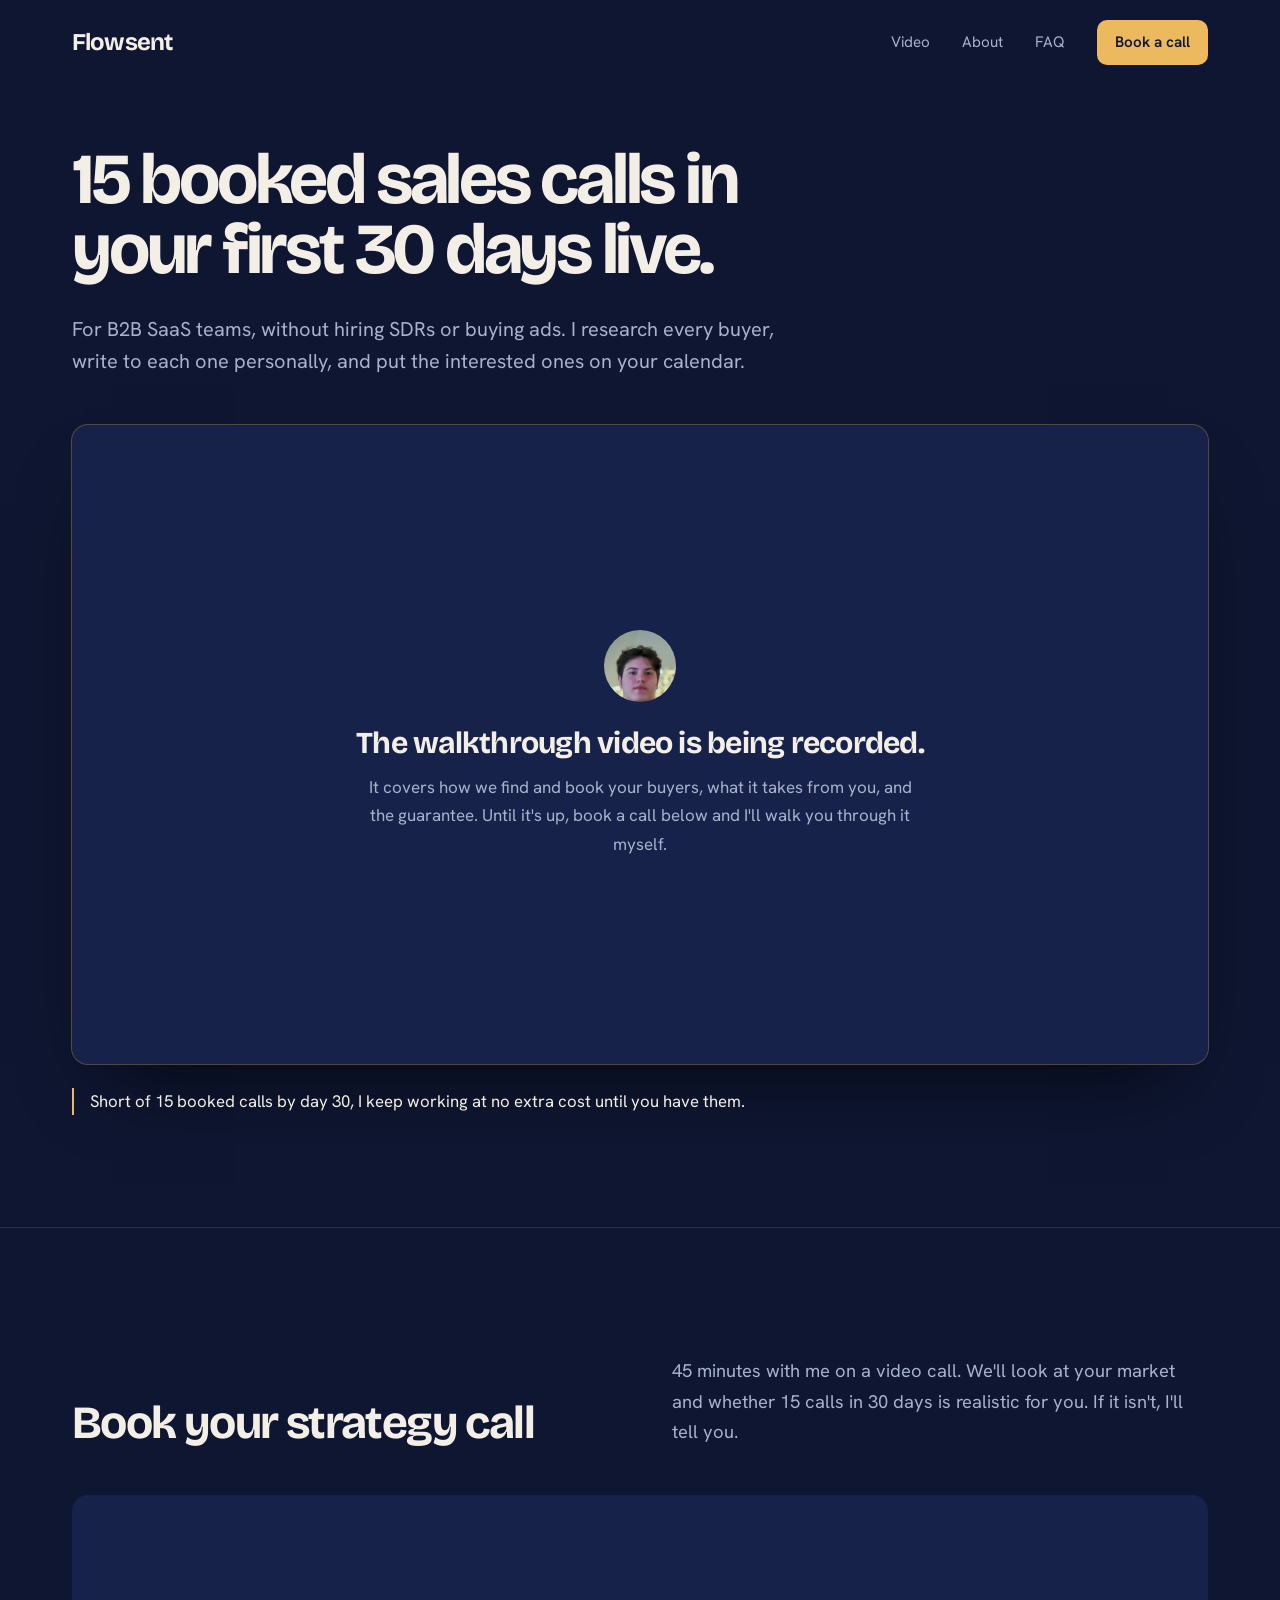
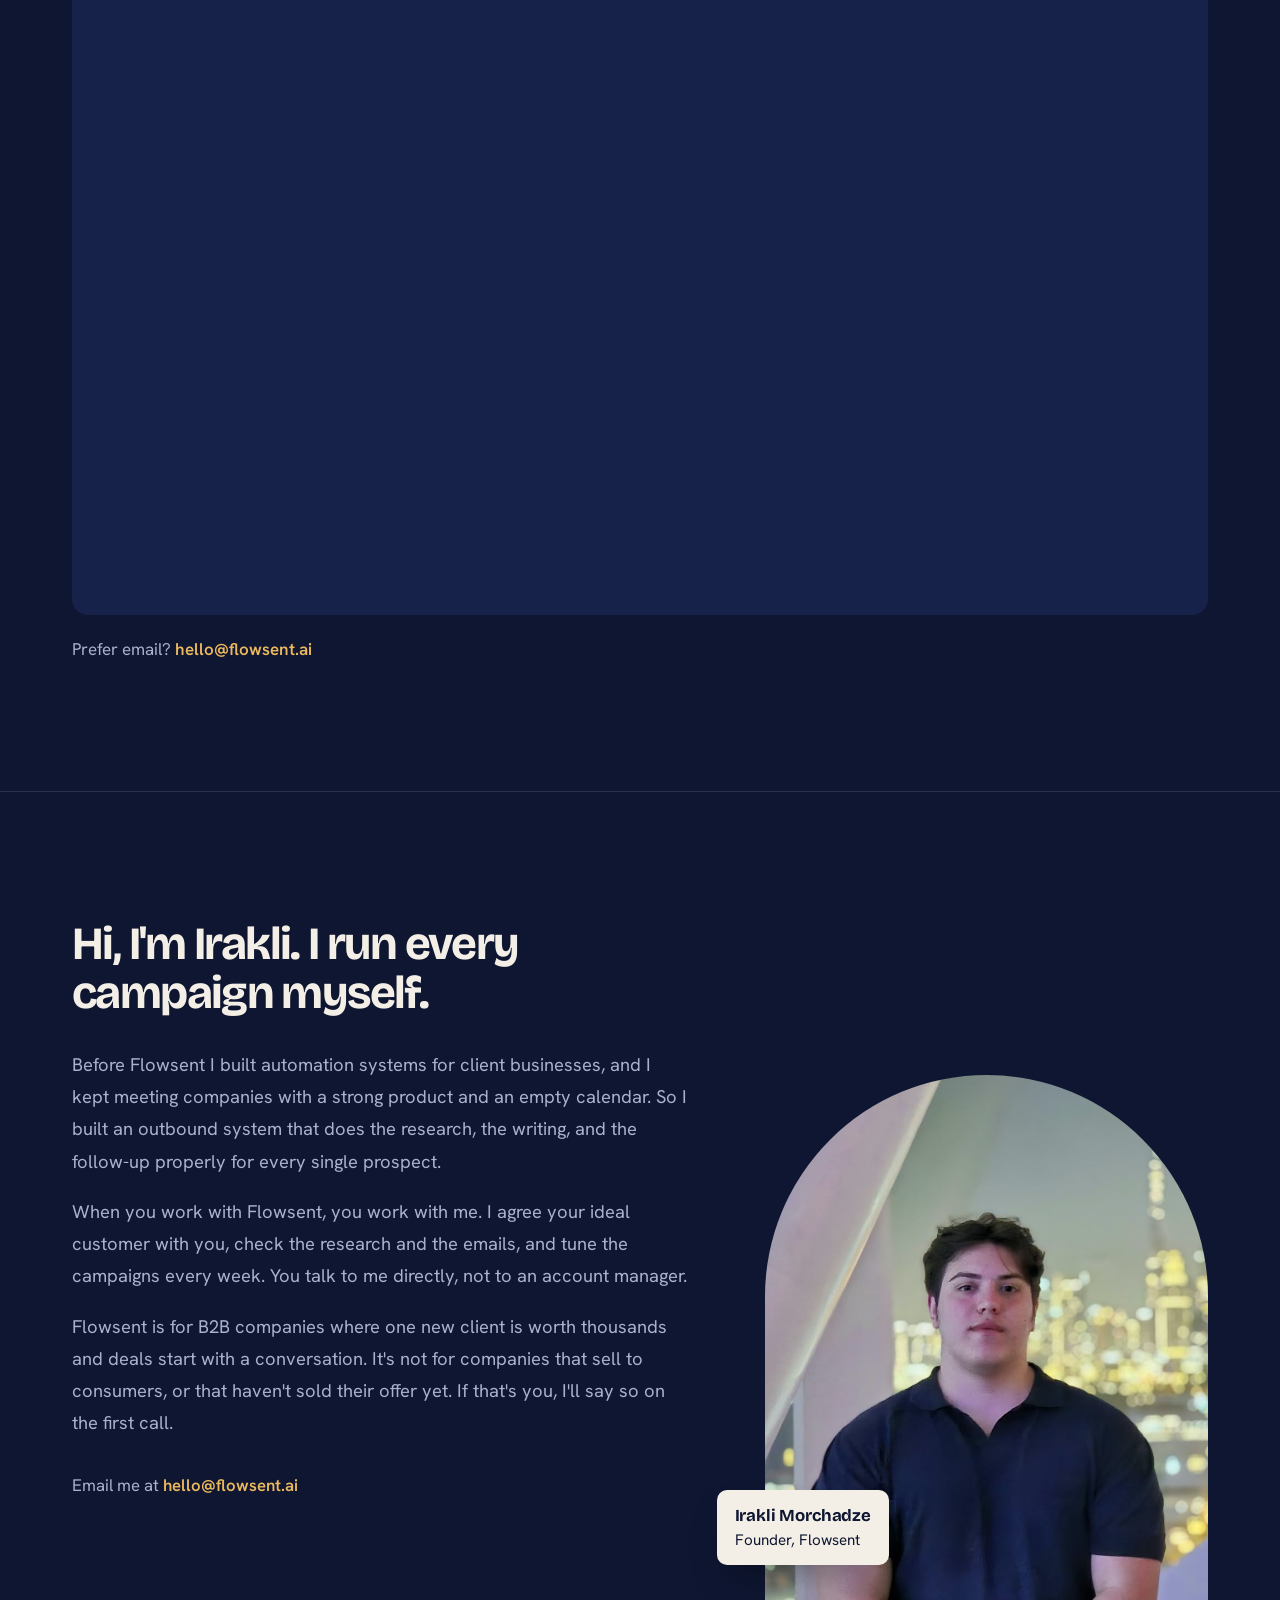
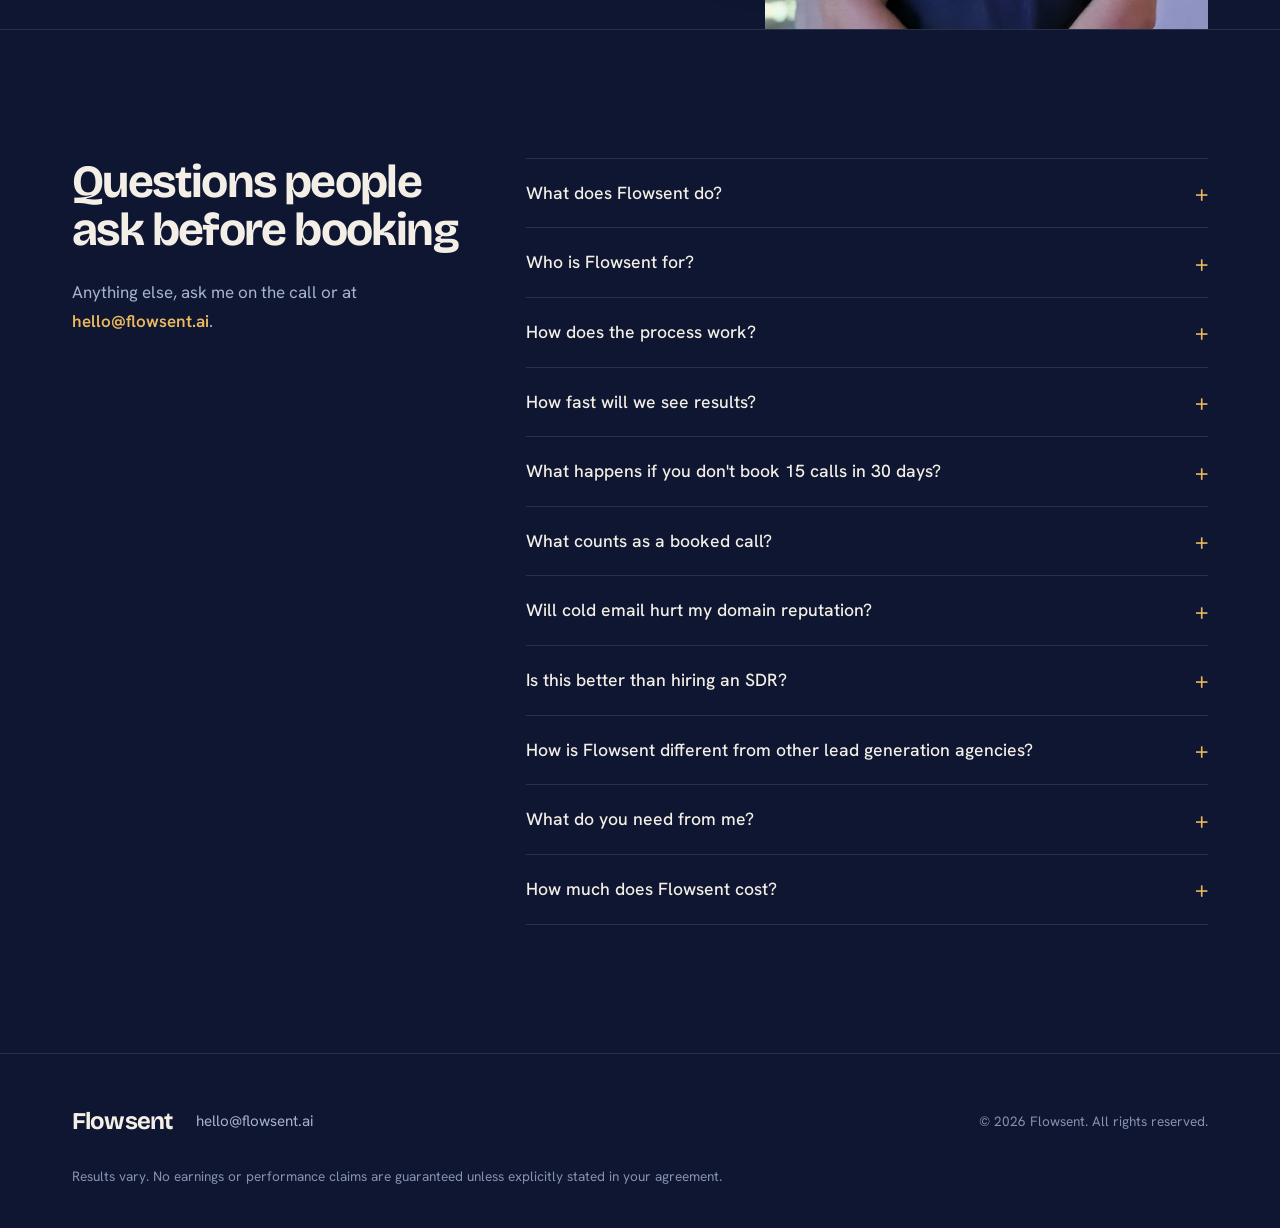
==== commit 6c32c0e8: "Restructure landing page around the video, add SEO and AI-search data New order: headline, subheadli" ====
--- a/index.html
+++ b/index.html
@@ -3,26 +3,158 @@
 <head>
   <meta charset="UTF-8">
   <meta name="viewport" content="width=device-width, initial-scale=1.0">
-  <title>Flowsent | 15 booked sales calls in your first 30 days</title>
+  <title>Flowsent | 15 booked sales calls in your first 30 days live</title>
   <meta name="description" content="Done-for-you cold email for B2B SaaS. 15 booked sales calls in your first 30 days live, or we keep working at no extra cost until you have them.">
+  <meta name="author" content="Irakli Morchadze">
+  <meta name="robots" content="index, follow, max-image-preview:large, max-snippet:-1">
   <link rel="canonical" href="https://flowsent.ai/">
   <meta name="theme-color" content="#0E1631">
   <meta property="og:type" content="website">
+  <meta property="og:site_name" content="Flowsent">
+  <meta property="og:locale" content="en_US">
   <meta property="og:url" content="https://flowsent.ai/">
-  <meta property="og:title" content="Flowsent | 15 booked sales calls in your first 30 days">
-  <meta property="og:description" content="We research every prospect, write to each one personally, and book the interested ones straight onto your calendar. You take the calls.">
+  <meta property="og:title" content="Flowsent | 15 booked sales calls in your first 30 days live">
+  <meta property="og:description" content="Done-for-you cold email for B2B SaaS. We research every prospect, write to each one personally, and book the interested ones straight onto your calendar. You take the calls.">
   <meta property="og:image" content="https://flowsent.ai/og-image.png">
   <meta property="og:image:width" content="1200">
   <meta property="og:image:height" content="630">
   <meta property="og:image:alt" content="Flowsent: 15 booked sales calls in your first 30 days live">
   <meta name="twitter:card" content="summary_large_image">
+  <meta name="twitter:title" content="Flowsent | 15 booked sales calls in your first 30 days live">
+  <meta name="twitter:description" content="Done-for-you cold email for B2B SaaS. 15 booked sales calls in your first 30 days live, or we keep working at no extra cost until you have them.">
   <meta name="twitter:image" content="https://flowsent.ai/og-image.png">
-  <link rel="icon" href="data:image/svg+xml,%3Csvg xmlns='http://www.w3.org/2000/svg' viewBox='0 0 32 32'%3E%3Crect width='32' height='32' rx='8' fill='%230E1631'/%3E%3Cg fill='none' stroke='%23EDB95E' stroke-width='2' stroke-linecap='round' stroke-linejoin='round'%3E%3Cpath d='M25 7 9 13.5l6.2 2.3L17.5 22z'/%3E%3Cpath d='M25 7 15.2 15.8'/%3E%3C/g%3E%3C/svg%3E">
-  <script>document.documentElement.classList.add('js');</script>
+  <link rel="icon" href="/favicon.svg" type="image/svg+xml">
+  <link rel="apple-touch-icon" href="/apple-touch-icon.png">
   <link rel="preconnect" href="https://fonts.googleapis.com">
   <link rel="preconnect" href="https://fonts.gstatic.com" crossorigin>
   <link href="https://fonts.googleapis.com/css2?family=Bricolage+Grotesque:opsz,wght@12..96,500;12..96,700&family=Hanken+Grotesk:ital,wght@0,400;0,500;0,600;1,400;1,500&display=swap" rel="stylesheet">
   <link rel="stylesheet" href="styles.css">
+  <!-- Structured data for search engines and AI answer engines. The FAQ text here must match the FAQ on the page word for word. -->
+  <script type="application/ld+json">
+  {
+    "@context": "https://schema.org",
+    "@graph": [
+      {
+        "@type": "WebSite",
+        "@id": "https://flowsent.ai/#website",
+        "url": "https://flowsent.ai/",
+        "name": "Flowsent",
+        "inLanguage": "en",
+        "publisher": { "@id": "https://flowsent.ai/#organization" }
+      },
+      {
+        "@type": "Organization",
+        "@id": "https://flowsent.ai/#organization",
+        "name": "Flowsent",
+        "url": "https://flowsent.ai/",
+        "logo": {
+          "@type": "ImageObject",
+          "url": "https://flowsent.ai/logo.png",
+          "width": 512,
+          "height": 512
+        },
+        "image": "https://flowsent.ai/og-image.png",
+        "email": "hello@flowsent.ai",
+        "slogan": "15 booked sales calls in your first 30 days live.",
+        "description": "Flowsent is a done-for-you cold email service for B2B SaaS companies. It researches every prospect, writes to each one personally, answers the replies and books interested buyers onto the client's calendar, with a promise of 15 booked sales calls in the first 30 days live.",
+        "founder": { "@id": "https://flowsent.ai/#founder" },
+        "knowsAbout": ["Cold email", "B2B lead generation", "Outbound sales", "Appointment setting", "Email deliverability", "B2B SaaS sales"],
+        "contactPoint": {
+          "@type": "ContactPoint",
+          "contactType": "sales",
+          "email": "hello@flowsent.ai",
+          "url": "https://flowsent.ai/#book"
+        }
+      },
+      {
+        "@type": "Person",
+        "@id": "https://flowsent.ai/#founder",
+        "name": "Irakli Morchadze",
+        "jobTitle": "Founder",
+        "url": "https://flowsent.ai/#about",
+        "image": "https://flowsent.ai/irakli.jpg",
+        "description": "Founder of Flowsent. Built automation systems for client businesses before starting Flowsent, and runs every Flowsent campaign himself.",
+        "worksFor": { "@id": "https://flowsent.ai/#organization" }
+      },
+      {
+        "@type": "Service",
+        "@id": "https://flowsent.ai/#service",
+        "name": "Done-for-you cold email for B2B SaaS",
+        "serviceType": "Outbound lead generation and appointment setting",
+        "provider": { "@id": "https://flowsent.ai/#organization" },
+        "audience": { "@type": "BusinessAudience", "audienceType": "B2B SaaS companies" },
+        "description": "Separate sending domains set up and warmed for two weeks, an agreed ideal customer and target list, research and fit scoring on every prospect, one personal email per person, reply handling within minutes, and booked calls on the client's calendar. Guarantee: 15 booked sales calls in the first 30 days live, or work continues at no extra cost until there are 15."
+      },
+      {
+        "@type": ["WebPage", "FAQPage"],
+        "@id": "https://flowsent.ai/#webpage",
+        "url": "https://flowsent.ai/",
+        "name": "Flowsent | 15 booked sales calls in your first 30 days live",
+        "inLanguage": "en",
+        "dateModified": "2026-10-15",
+        "isPartOf": { "@id": "https://flowsent.ai/#website" },
+        "about": { "@id": "https://flowsent.ai/#organization" },
+        "mainEntity": [
+          {
+            "@type": "Question",
+            "name": "What does Flowsent do?",
+            "acceptedAnswer": { "@type": "Answer", "text": "Flowsent books sales calls for B2B SaaS companies with personal cold email, done for you. We find the companies that match your ideal customer, research each person, write to them one by one, answer the replies, and put the interested ones on your calendar. The promise is 15 booked sales calls in your first 30 days live." }
+          },
+          {
+            "@type": "Question",
+            "name": "Who is Flowsent for?",
+            "acceptedAnswer": { "@type": "Answer", "text": "B2B companies where one new client is worth thousands and deals start with a conversation, starting with B2B SaaS. It's not a fit if you sell to consumers or haven't sold your offer yet, because booked calls aren't your bottleneck then. If that's you, we'll say so on the first call." }
+          },
+          {
+            "@type": "Question",
+            "name": "How does the process work?",
+            "acceptedAnswer": { "@type": "Answer", "text": "There are two stages. For the first two weeks we set up separate sending domains and inboxes, warm them up, agree on your ideal customer with you and build the list. Then we launch, and three systems do the work. The ICP Engine researches and scores every prospect. The Personalization Engine writes each one a personal email. The Custom Response System answers interested replies within minutes and books the call." }
+          },
+          {
+            "@type": "Question",
+            "name": "How fast will we see results?",
+            "acceptedAnswer": { "@type": "Answer", "text": "Calls start once we launch, two weeks after you sign. Those two weeks are for setup and inbox warm-up, because skipping them is how emails end up in spam. Your 30-day clock starts on launch day, and the guarantee is 15 booked calls within those 30 days." }
+          },
+          {
+            "@type": "Question",
+            "name": "What happens if you don't book 15 calls in 30 days?",
+            "acceptedAnswer": { "@type": "Answer", "text": "We keep working at no extra cost until you have all 15. The guarantee is written into your contract, not just stated on this page." }
+          },
+          {
+            "@type": "Question",
+            "name": "What counts as a booked call?",
+            "acceptedAnswer": { "@type": "Answer", "text": "A decision maker at a company that matches the ideal customer we agree on together, booked on your calendar. The 30 days start on launch day, after the two-week setup." }
+          },
+          {
+            "@type": "Question",
+            "name": "Will cold email hurt my domain reputation?",
+            "acceptedAnswer": { "@type": "Answer", "text": "No. We send from separate domains that we buy, warm up, and monitor. Your main domain never sends a cold email, so its reputation is never at risk." }
+          },
+          {
+            "@type": "Question",
+            "name": "Is this better than hiring an SDR?",
+            "acceptedAnswer": { "@type": "Answer", "text": "It's faster to start and carries less risk. A full-time SDR costs close to $100k a year with benefits and tools, takes three to six months to ramp, and if they leave, you start over. With Flowsent you pay one monthly fee, with no salaries and no ad spend, and calls start after a two-week build." }
+          },
+          {
+            "@type": "Question",
+            "name": "How is Flowsent different from other lead generation agencies?",
+            "acceptedAnswer": { "@type": "Answer", "text": "Most agencies buy a list, send one template to everyone, and hand you a spreadsheet of leads. We research every prospect, write to each one personally, answer replies within minutes, and book the calls for you. And we guarantee the number." }
+          },
+          {
+            "@type": "Question",
+            "name": "What do you need from me?",
+            "acceptedAnswer": { "@type": "Answer", "text": "About 30 minutes for the intake form, one strategy session, and a quick approval of the messaging before launch. After that, your job is to show up to the calls." }
+          },
+          {
+            "@type": "Question",
+            "name": "How much does Flowsent cost?",
+            "acceptedAnswer": { "@type": "Answer", "text": "It depends on your market and how many people we need to reach. We work that out on the first call, then walk you through a plan with exact pricing on a short follow-up call." }
+          }
+        ]
+      }
+    ]
+  }
+  </script>
 </head>
 <body>
 
@@ -33,8 +165,8 @@
     <div class="nav__inner">
       <a href="#hero" class="nav__logo">Flowsent</a>
       <div class="nav__links">
-        <a href="#how">How it works</a>
-        <a href="#included">What's included</a>
+        <a href="#video">Video</a>
+        <a href="#about">About</a>
         <a href="#faq">FAQ</a>
         <a href="#book" class="btn btn--small">Book a call</a>
       </div>
@@ -44,8 +176,8 @@
     </div>
     <!-- Mobile menu -->
     <div class="mobile-menu" id="mobileMenu">
-      <a href="#how">How it works</a>
-      <a href="#included">What's included</a>
+      <a href="#video">Video</a>
+      <a href="#about">About</a>
       <a href="#faq">FAQ</a>
       <a href="#book" class="btn">Book a call</a>
     </div>
@@ -53,216 +185,110 @@
 
   <main id="main">
 
-  <!-- Hero -->
+  <!-- Hero: headline, subheadline, video -->
   <section class="hero" id="hero">
-    <div class="container hero__inner">
-      <div class="hero__text">
-        <h1 class="hero__title">15 booked sales calls in your first 30 days live.</h1>
-        <p class="hero__letter"><strong>I'm Irakli. I help B2B SaaS teams book sales calls without hiring SDRs or buying ads,</strong> and I run every campaign myself: the research on your buyers, the emails, and the replies. Interested people get an answer within minutes and a time on your calendar. You take the calls.</p>
-        <div class="hero__cta">
-          <a href="#book" class="btn">Book a call with me</a>
-          <p class="hero__risk">Short of 15, I keep working at no extra cost until you have them.</p>
+    <div class="container">
+      <h1 class="hero__title">15 booked sales calls in your first 30 days live.</h1>
+      <p class="hero__sub">For B2B SaaS teams, without hiring SDRs or buying ads. I research every buyer, write to each one personally, and put the interested ones on your calendar.</p>
+
+      <!-- Video -->
+      <div class="vsl" id="video">
+        <div class="vsl__pending">
+          <img src="irakli-face.jpg" width="160" height="160" alt="">
+          <p class="vsl__title">The walkthrough video is being recorded.</p>
+          <p>It covers how we find and book your buyers, what it takes from you, and the guarantee. Until it's up, book a call below and I'll walk you through it myself.</p>
         </div>
       </div>
-      <figure class="portrait">
-        <img src="irakli.jpg" width="800" height="1000" alt="Irakli Morchadze, founder of Flowsent" fetchpriority="high">
-        <figcaption><b>Irakli Morchadze</b>Founder. Built automation systems for client businesses before Flowsent.</figcaption>
-      </figure>
-    </div>
-  </section>
-
-  <!-- Problem -->
-  <section class="section problem" id="problem">
-    <div class="container">
-      <h2 class="statement">You can't plan a quarter around a pipeline you don't control.</h2>
-      <p class="lead">Maybe you hired an SDR who cost close to $100k a year, took months to ramp, and then left. Maybe an agency sent one template to a bought list and called it a campaign. Or referrals carried you for years and then went quiet. Each time, the pipeline came down to luck.</p>
-    </div>
-  </section>
-
-  <!-- How it works -->
-  <section class="section how" id="how">
-    <div class="container">
-      <h2 class="section-title">Two weeks to build. Then your 30-day clock starts.</h2>
-      <ol class="steps" role="list">
-        <li class="step">
-          <span class="step__number" aria-hidden="true">1</span>
-          <h3 class="step__title"><span class="visually-hidden">Step 1: </span>We build the foundation</h3>
-          <p>We set up separate sending domains and inboxes and warm them for two weeks. Your main domain never sends a cold email. Meanwhile we agree on your ideal customer and build the target list.</p>
-        </li>
-        <li class="step">
-          <span class="step__number" aria-hidden="true">2</span>
-          <h3 class="step__title"><span class="visually-hidden">Step 2: </span>The ICP Engine finds the right people</h3>
-          <p>Every company and person on the list is researched and scored against your ideal customer before anyone writes a word. Poor fits come off. The best fits go first.</p>
-        </li>
-        <li class="step">
-          <span class="step__number" aria-hidden="true">3</span>
-          <h3 class="step__title"><span class="visually-hidden">Step 3: </span>The Personalization Engine writes to each one</h3>
-          <p>Each prospect gets an email built around their own situation, opening with something they posted, said, or built. The 5,000th email gets the same care as the first.</p>
-        </li>
-        <li class="step">
-          <span class="step__number" aria-hidden="true">4</span>
-          <h3 class="step__title"><span class="visually-hidden">Step 4: </span>The Custom Response System books the calls</h3>
-          <p>Interested replies get an answer within minutes and a time on your calendar. If someone says yes but doesn't book, we follow up by email, then LinkedIn. We tune the campaigns every week.</p>
-        </li>
-      </ol>
-
-      <div class="exhibit-intro">
-        <h3 class="exhibit-intro__title">What the research turns into</h3>
-        <p>Every email starts from what we found about that one person. Here's an example, with the research behind each line.</p>
-      </div>
-      <figure class="exhibit" id="exhibit">
-        <div class="mail">
-          <dl class="mail__head">
-            <dt>From</dt><dd>Irakli, Flowsent</dd>
-            <dt>To</dt><dd>Maya Chen, VP of Sales at Ledgerline</dd>
-            <dt>Subject</dt><dd>Your post on rebuilding the SDR team</dd>
-          </dl>
-          <div class="mail__body">
-            <p>Hi Maya,</p>
-            <p>Your post about <span class="mark" data-note="1">rebuilding the SDR team from scratch<sup>1</sup></span> stuck with me, especially the part about reps spending half their week on research.</p>
-            <p>With <span class="mark" data-note="2">the new payroll integration out<sup>2</sup></span>, I'd guess pipeline is the priority this quarter. We research and write to every prospect for <span class="mark" data-note="3">teams like yours<sup>3</sup></span>, and put the interested ones straight on your calendar.</p>
-            <p>Open to a short call to see how it would work for Ledgerline?</p>
-            <p>Irakli</p>
-          </div>
-        </div>
-        <ol class="notes" id="notes">
-          <li class="note" data-for="1"><span class="note__n">1</span>She posted about rebuilding her SDR team three weeks ago.</li>
-          <li class="note" data-for="2"><span class="note__n">2</span>Ledgerline shipped a payroll integration in May.</li>
-          <li class="note" data-for="3"><span class="note__n">3</span>A strong fit: B2B SaaS, 120 people, sells to finance teams.</li>
-        </ol>
-        <figcaption class="exhibit__caption">An example of how we write. The person and company are made up.</figcaption>
-      </figure>
-    </div>
-  </section>
-
-  <!-- What's included -->
-  <section class="section included" id="included">
-    <div class="container">
-      <h2 class="section-title">Everything is done for you</h2>
-      <ul class="features" role="list">
-        <li><h3>Sending domains and inboxes</h3><p>Set up and managed by us. Your main domain is never used.</p></li>
-        <li><h3>Two-week warm-up</h3><p>Inboxes build a good reputation before any cold email goes out.</p></li>
-        <li><h3>Ideal customer and target list</h3><p>Defined with you, then built and verified by us.</p></li>
-        <li><h3>Research and fit scoring</h3><p>Every prospect checked against your ideal customer before we write.</p></li>
-        <li><h3>Personal emails</h3><p>One email per person, built from research on them.</p></li>
-        <li><h3>Reply handling</h3><p>Interested replies answered within minutes, not hours.</p></li>
-        <li><h3>Follow-up</h3><p>Email, then LinkedIn, for people who say yes but don't book.</p></li>
-        <li><h3>Calendar booking</h3><p>Calls land on your calendar, and you're notified the moment one books.</p></li>
-        <li><h3>Weekly reviews</h3><p>Weekly strategy calls in month one, and tuning every week after.</p></li>
-      </ul>
-    </div>
-  </section>
-
-  <!-- Comparison -->
-  <section class="section compare" id="compare">
-    <div class="container">
-      <h2 class="section-title">How this compares</h2>
-      <div class="compare__wrap">
-        <table class="compare__table">
-          <thead>
-            <tr>
-              <th scope="col"><span class="visually-hidden">Question</span></th>
-              <th scope="col">Hiring an SDR</th>
-              <th scope="col">Running paid ads</th>
-              <th scope="col" class="compare__us">Flowsent</th>
-            </tr>
-          </thead>
-          <tbody>
-            <tr>
-              <th scope="row">What it costs</th>
-              <td data-label="Hiring an SDR">Close to $100k a year with benefits and tools</td>
-              <td data-label="Running paid ads">Ad spend plus creative, and costs keep rising</td>
-              <td data-label="Flowsent" class="compare__us">One monthly fee. No ad spend, no salaries.</td>
-            </tr>
-            <tr>
-              <th scope="row">Time to first calls</th>
-              <td data-label="Hiring an SDR">3 to 6 months to ramp</td>
-              <td data-label="Running paid ads">Weeks of testing before you know what works</td>
-              <td data-label="Flowsent" class="compare__us">Two-week build, then 15 calls in your first 30 days live</td>
-            </tr>
-            <tr>
-              <th scope="row">Who does the work</th>
-              <td data-label="Hiring an SDR">You hire, train, and manage them</td>
-              <td data-label="Running paid ads">You or an agency, plus a steady supply of new creative</td>
-              <td data-label="Flowsent" class="compare__us">We do. You take the calls.</td>
-            </tr>
-            <tr>
-              <th scope="row">Your risk</th>
-              <td data-label="Hiring an SDR">If they leave, you start over</td>
-              <td data-label="Running paid ads">You pay for clicks, not conversations</td>
-              <td data-label="Flowsent" class="compare__us">Short of 15, we keep working at no extra cost</td>
-            </tr>
-          </tbody>
-        </table>
-      </div>
-    </div>
-  </section>
-
-  <!-- Founder note -->
-  <section class="section founder" id="founder">
-    <div class="container">
-      <div class="founder__letter">
-        <h2 class="section-title">Why I built Flowsent</h2>
-        <p>Before Flowsent I built automation systems for client businesses, and I kept meeting companies with a strong product and an empty calendar. So I built an outbound system that does the research, writing, and follow-up properly for every single prospect.</p>
-        <p>It's for B2B companies where one new client is worth thousands and deals start with a conversation. It's not for companies that sell to consumers, or that haven't sold their offer yet. If that's you, I'll say so on the first call.</p>
-        <div class="founder__sign">
-          <img src="irakli-face.jpg" width="160" height="160" alt="" loading="lazy">
-          <p><b>Irakli Morchadze</b>Founder, Flowsent</p>
-        </div>
-      </div>
-    </div>
-  </section>
-
-  <!-- FAQ -->
-  <section class="section faq" id="faq">
-    <div class="container faq__inner">
-      <h2 class="section-title">Straight answers</h2>
-      <div class="faq__list">
-        <details class="faq__item">
-          <summary>Will this hurt my domain reputation?</summary>
-          <p>No. We send from separate domains that we buy, warm up, and monitor. Your main domain never sends a cold email, so its reputation is never at risk.</p>
-        </details>
-        <details class="faq__item">
-          <summary>How fast will we see results?</summary>
-          <p>The first two weeks are setup and inbox warm-up. Skipping that is how emails end up in spam. Then we launch and your 30-day clock starts. The guarantee is 15 booked calls within those 30 days.</p>
-        </details>
-        <details class="faq__item">
-          <summary>What do you need from me?</summary>
-          <p>About 30 minutes for the intake form, one strategy session, and a quick approval of the messaging before launch. After that, your job is to show up to the calls.</p>
-        </details>
-        <details class="faq__item">
-          <summary>What does it cost?</summary>
-          <p>It depends on your market and how many people we need to reach. We work that out on the first call, then walk you through a plan with exact pricing on a short follow-up call.</p>
-        </details>
-        <details class="faq__item">
-          <summary>How is this different from other agencies?</summary>
-          <p>Most agencies buy a list, send one template to everyone, and hand you a spreadsheet of leads. We research every prospect, write to each one personally, answer replies within minutes, and book the calls for you. And we guarantee the number.</p>
-        </details>
-        <details class="faq__item">
-          <summary>What counts as a booked call?</summary>
-          <p>A decision maker at a company that matches the ideal customer we agree on together, booked on your calendar. The 30 days start on launch day, after the two-week build.</p>
-        </details>
-        <details class="faq__item">
-          <summary>What if cold email isn't right for us?</summary>
-          <p>Then we'll tell you on the first call. It works best for B2B companies where one new client is worth thousands. If you sell to consumers or haven't sold your offer yet, booked calls aren't your bottleneck.</p>
-        </details>
-      </div>
+      <p class="vsl__guarantee">Short of 15 booked calls by day 30, I keep working at no extra cost until you have them.</p>
     </div>
   </section>
 
   <!-- Book a call -->
   <section class="section book" id="book">
-    <div class="container book__wrapper">
-      <div class="book__info">
-        <h2 class="section-title">15 booked sales calls in your first 30 days live.</h2>
-        <p class="book__risk">If we fall short, we keep working at no extra cost until you have all 15.</p>
-        <p class="book__note">Pick a time and you'll talk to me directly. Prefer email? <a href="mailto:hello@flowsent.ai">hello@flowsent.ai</a></p>
+    <div class="container">
+      <div class="book__head">
+        <h2 class="section-title">Book your strategy call</h2>
+        <p>45 minutes with me on a video call. We'll look at your market and whether 15 calls in 30 days is realistic for you. If it isn't, I'll tell you.</p>
       </div>
       <div class="book__calendly">
         <iframe
           src="https://calendly.com/iraklimorchadze0/30min?embed_domain=flowsent.ai&amp;embed_type=Inline&amp;hide_gdpr_banner=1&amp;background_color=17224a&amp;text_color=f4efe6&amp;primary_color=edb95e"
           title="Book a call with Flowsent"
           loading="lazy"></iframe>
+      </div>
+      <p class="book__note">Prefer email? <a href="mailto:hello@flowsent.ai">hello@flowsent.ai</a></p>
+    </div>
+  </section>
+
+  <!-- About the founder -->
+  <section class="section about" id="about">
+    <div class="container about__inner">
+      <div class="about__text">
+        <h2 class="section-title">Hi, I'm Irakli. I run every campaign myself.</h2>
+        <p>Before Flowsent I built automation systems for client businesses, and I kept meeting companies with a strong product and an empty calendar. So I built an outbound system that does the research, the writing, and the follow-up properly for every single prospect.</p>
+        <p>When you work with Flowsent, you work with me. I agree your ideal customer with you, check the research and the emails, and tune the campaigns every week. You talk to me directly, not to an account manager.</p>
+        <p>Flowsent is for B2B companies where one new client is worth thousands and deals start with a conversation. It's not for companies that sell to consumers, or that haven't sold their offer yet. If that's you, I'll say so on the first call.</p>
+        <p class="about__contact">Email me at <a href="mailto:hello@flowsent.ai">hello@flowsent.ai</a></p>
+      </div>
+      <figure class="portrait">
+        <img src="irakli.jpg" width="800" height="1000" alt="Irakli Morchadze, founder of Flowsent" loading="lazy">
+        <figcaption><b>Irakli Morchadze</b>Founder, Flowsent</figcaption>
+      </figure>
+    </div>
+  </section>
+
+  <!-- FAQ -->
+  <section class="section faq" id="faq">
+    <div class="container faq__inner">
+      <div class="faq__intro">
+        <h2 class="section-title">Questions people ask before booking</h2>
+        <p>Anything else, ask me on the call or at <a href="mailto:hello@flowsent.ai">hello@flowsent.ai</a>.</p>
+      </div>
+      <div class="faq__list">
+        <details class="faq__item">
+          <summary><h3>What does Flowsent do?</h3></summary>
+          <p>Flowsent books sales calls for B2B SaaS companies with personal cold email, done for you. We find the companies that match your ideal customer, research each person, write to them one by one, answer the replies, and put the interested ones on your calendar. The promise is 15 booked sales calls in your first 30 days live.</p>
+        </details>
+        <details class="faq__item">
+          <summary><h3>Who is Flowsent for?</h3></summary>
+          <p>B2B companies where one new client is worth thousands and deals start with a conversation, starting with B2B SaaS. It's not a fit if you sell to consumers or haven't sold your offer yet, because booked calls aren't your bottleneck then. If that's you, we'll say so on the first call.</p>
+        </details>
+        <details class="faq__item">
+          <summary><h3>How does the process work?</h3></summary>
+          <p>There are two stages. For the first two weeks we set up separate sending domains and inboxes, warm them up, agree on your ideal customer with you and build the list. Then we launch, and three systems do the work. The ICP Engine researches and scores every prospect. The Personalization Engine writes each one a personal email. The Custom Response System answers interested replies within minutes and books the call.</p>
+        </details>
+        <details class="faq__item">
+          <summary><h3>How fast will we see results?</h3></summary>
+          <p>Calls start once we launch, two weeks after you sign. Those two weeks are for setup and inbox warm-up, because skipping them is how emails end up in spam. Your 30-day clock starts on launch day, and the guarantee is 15 booked calls within those 30 days.</p>
+        </details>
+        <details class="faq__item">
+          <summary><h3>What happens if you don't book 15 calls in 30 days?</h3></summary>
+          <p>We keep working at no extra cost until you have all 15. The guarantee is written into your contract, not just stated on this page.</p>
+        </details>
+        <details class="faq__item">
+          <summary><h3>What counts as a booked call?</h3></summary>
+          <p>A decision maker at a company that matches the ideal customer we agree on together, booked on your calendar. The 30 days start on launch day, after the two-week setup.</p>
+        </details>
+        <details class="faq__item">
+          <summary><h3>Will cold email hurt my domain reputation?</h3></summary>
+          <p>No. We send from separate domains that we buy, warm up, and monitor. Your main domain never sends a cold email, so its reputation is never at risk.</p>
+        </details>
+        <details class="faq__item">
+          <summary><h3>Is this better than hiring an SDR?</h3></summary>
+          <p>It's faster to start and carries less risk. A full-time SDR costs close to $100k a year with benefits and tools, takes three to six months to ramp, and if they leave, you start over. With Flowsent you pay one monthly fee, with no salaries and no ad spend, and calls start after a two-week build.</p>
+        </details>
+        <details class="faq__item">
+          <summary><h3>How is Flowsent different from other lead generation agencies?</h3></summary>
+          <p>Most agencies buy a list, send one template to everyone, and hand you a spreadsheet of leads. We research every prospect, write to each one personally, answer replies within minutes, and book the calls for you. And we guarantee the number.</p>
+        </details>
+        <details class="faq__item">
+          <summary><h3>What do you need from me?</h3></summary>
+          <p>About 30 minutes for the intake form, one strategy session, and a quick approval of the messaging before launch. After that, your job is to show up to the calls.</p>
+        </details>
+        <details class="faq__item">
+          <summary><h3>How much does Flowsent cost?</h3></summary>
+          <p>It depends on your market and how many people we need to reach. We work that out on the first call, then walk you through a plan with exact pricing on a short follow-up call.</p>
+        </details>
       </div>
     </div>
   </section>
--- a/styles.css
+++ b/styles.css
@@ -1,7 +1,7 @@
 /* ============================================
    flowsent.ai — Midnight & gold
-   Founder-led: the photo and the annotated email
-   are the two things that carry the page.
+   One page in the order a prospect decides:
+   promise, video, booking, the founder, answers.
    ============================================ */
 
 :root {
@@ -14,10 +14,6 @@
   --haze: #A9B2CC;           /* body copy — 8.4:1 on --night */
   --dim: #8790AD;            /* captions — 5.6:1 on --night */
   --line: rgba(244, 239, 230, 0.12);
-  --paper: #FBF8F2;          /* the email sheet */
-  --ink: #1A1F33;            /* text on paper */
-  --ink-soft: #5E6378;       /* 5.9:1 on --paper */
-  --pencil: #A8741F;         /* research marks on paper — 4.6:1 on --paper */
   --display: 'Bricolage Grotesque', 'Segoe UI', sans-serif;
   --body: 'Hanken Grotesk', -apple-system, BlinkMacSystemFont, 'Segoe UI', sans-serif;
   --transition: 0.2s ease;
@@ -249,23 +245,11 @@
 }
 
 /* ============================================
-   Hero
+   Hero: headline, subheadline, then the video
    ============================================ */
 
 .hero {
-  padding-top: 112px;
-}
-
-.hero__inner {
-  display: grid;
-  grid-template-columns: 7fr 5fr;
-  gap: 72px;
-  align-items: end;
-}
-
-.hero__text {
-  align-self: center;
-  padding: 48px 0 120px;
+  padding: 144px 0 112px;
 }
 
 .hero__title {
@@ -275,36 +259,157 @@
   line-height: 0.98;
   letter-spacing: -0.045em;
   color: var(--cream);
-  margin-bottom: 36px;
+  max-width: 13em;
+  margin-bottom: 28px;
   text-wrap: balance;
 }
 
-.hero__letter {
+.hero__sub {
+  max-width: 36em;
+  font-size: 1.25rem;
+  line-height: 1.6;
+  margin-bottom: 48px;
+}
+
+/* The video frame. Until the recording exists it holds a short note;
+   the host's iframe replaces .vsl__pending and fills the frame. */
+.vsl {
+  border-radius: 16px;
+  background: var(--night-2);
+  box-shadow:
+    0 0 0 1px rgba(237, 185, 94, 0.32),
+    0 40px 80px -40px rgba(0, 0, 0, 0.8);
+}
+
+.vsl iframe {
+  display: block;
+  width: 100%;
+  height: auto;
+  aspect-ratio: 16 / 9;
+  border: 0;
+  border-radius: inherit;
+}
+
+/* No fixed height, so on a phone the frame grows to fit the note */
+.vsl__pending {
+  aspect-ratio: 16 / 9;
+  display: flex;
+  flex-direction: column;
+  align-items: center;
+  justify-content: center;
+  padding: 48px 32px;
+  text-align: center;
+}
+
+.vsl__pending img {
+  width: 72px;
+  height: 72px;
+  border-radius: 50%;
+  margin-bottom: 24px;
+}
+
+.vsl__title {
+  font-family: var(--display);
+  font-weight: 700;
+  font-size: clamp(1.4rem, 2.4vw, 1.9rem);
+  line-height: 1.15;
+  letter-spacing: -0.025em;
+  color: var(--cream);
+  margin-bottom: 12px;
+}
+
+.vsl__pending p:last-child { max-width: 32em; }
+
+.vsl__guarantee {
+  margin-top: 24px;
+  padding-left: 16px;
+  border-left: 2px solid var(--gold);
+  font-size: 1.05rem;
+  color: var(--cream);
+}
+
+/* ============================================
+   Book a call
+   ============================================ */
+
+.book__head {
+  display: grid;
+  grid-template-columns: 1fr 1fr;
+  gap: 64px;
+  align-items: end;
+  margin-bottom: 48px;
+}
+
+.book__head .section-title { margin-bottom: 0; }
+
+.book__head p {
+  max-width: 30em;
+  font-size: 1.15rem;
+}
+
+.book__calendly {
+  border-radius: 16px;
+  overflow: hidden;
+  background: var(--night-2);
+}
+
+.book__calendly iframe {
+  display: block;
+  width: 100%;
+  min-width: 300px;
+  height: 720px;
+  border: 0;
+}
+
+.book__note {
+  margin-top: 20px;
+  color: var(--haze);
+}
+
+.book__note a,
+.about__contact a,
+.faq__intro a {
+  color: var(--gold);
+  font-weight: 600;
+}
+
+.book__note a:hover,
+.about__contact a:hover,
+.faq__intro a:hover { text-decoration: underline; }
+
+/* ============================================
+   About the founder: the photo stands on the
+   line where the FAQ begins
+   ============================================ */
+
+.about { padding-bottom: 0; }
+
+.about__inner {
+  display: grid;
+  grid-template-columns: 7fr 5fr;
+  gap: 72px;
+  align-items: end;
+}
+
+.about__text {
+  align-self: center;
+  padding-bottom: 128px;
+}
+
+.about__text .section-title { margin-bottom: 32px; }
+
+.about__text > p {
   max-width: 34em;
-  font-size: 1.2rem;
-  line-height: 1.7;
-  margin-bottom: 40px;
-}
-
-.hero__letter strong {
-  color: var(--cream);
-  font-weight: 500;
-}
-
-.hero__cta {
-  display: flex;
-  align-items: center;
-  gap: 24px;
-  flex-wrap: wrap;
-}
-
-.hero__risk {
-  max-width: 22em;
-  font-size: 0.95rem;
-  color: var(--dim);
-}
-
-/* The photo stands on the line where the next section begins */
+  font-size: 1.15rem;
+  line-height: 1.75;
+  margin-bottom: 18px;
+}
+
+.about__text > p.about__contact {
+  margin: 32px 0 0;
+  font-size: 1.05rem;
+}
+
 .portrait {
   position: relative;
 }
@@ -321,7 +426,6 @@
   position: absolute;
   left: -48px;
   bottom: 64px;
-  max-width: 250px;
   padding: 14px 18px;
   border-radius: 10px;
   background: var(--cream);
@@ -340,303 +444,6 @@
 }
 
 /* ============================================
-   Problem
-   ============================================ */
-
-.statement {
-  font-family: var(--display);
-  font-weight: 500;
-  font-size: clamp(2rem, 4vw, 3.4rem);
-  line-height: 1.08;
-  letter-spacing: -0.035em;
-  color: var(--cream);
-  max-width: 16em;
-  margin-bottom: 36px;
-  text-wrap: balance;
-}
-
-.lead {
-  max-width: 38em;
-  margin-left: auto;
-  font-size: 1.2rem;
-  line-height: 1.75;
-}
-
-/* ============================================
-   How it works: the steps are a real sequence
-   ============================================ */
-
-.steps {
-  display: grid;
-  grid-template-columns: repeat(4, 1fr);
-}
-
-.step {
-  position: relative;
-  padding: 0 28px 0 0;
-  border-top: 1px solid var(--line);
-}
-
-/* Gold marker sitting on the timeline */
-.step::before {
-  content: '';
-  position: absolute;
-  top: -5px;
-  left: 0;
-  width: 9px;
-  height: 9px;
-  border-radius: 50%;
-  background: var(--gold);
-}
-
-.step__number {
-  display: block;
-  margin: 28px 0 14px;
-  font-family: var(--display);
-  font-weight: 700;
-  font-size: 1.5rem;
-  line-height: 1;
-  color: var(--gold);
-}
-
-.step__title {
-  font-family: var(--display);
-  font-weight: 700;
-  font-size: 1.2rem;
-  line-height: 1.25;
-  letter-spacing: -0.015em;
-  color: var(--cream);
-  margin-bottom: 12px;
-}
-
-.step p { font-size: 1rem; }
-
-/* The annotated example email */
-.exhibit-intro {
-  max-width: 36em;
-  margin: 120px 0 48px;
-}
-
-.exhibit-intro__title {
-  font-family: var(--display);
-  font-weight: 700;
-  font-size: clamp(1.6rem, 2.6vw, 2.1rem);
-  line-height: 1.1;
-  letter-spacing: -0.03em;
-  color: var(--cream);
-  margin-bottom: 14px;
-}
-
-.exhibit {
-  display: grid;
-  grid-template-columns: minmax(0, 640px) 260px;
-  gap: 40px;
-}
-
-.mail {
-  background: var(--paper);
-  color: var(--ink);
-  border-radius: 6px;
-  box-shadow: 0 30px 60px -30px rgba(0, 0, 0, 0.7);
-}
-
-.mail__head {
-  display: grid;
-  grid-template-columns: 72px 1fr;
-  row-gap: 6px;
-  padding: 20px 32px;
-  border-bottom: 1px solid #E6E0D4;
-  font-size: 0.93rem;
-}
-
-.mail__head dt { color: var(--ink-soft); }
-
-.mail__body {
-  padding: 30px 32px 36px;
-  font-size: 1.12rem;
-  line-height: 1.65;
-}
-
-.mail__body p + p { margin-top: 16px; }
-
-.mark {
-  background-image: linear-gradient(var(--pencil), var(--pencil));
-  background-repeat: no-repeat;
-  background-position: 0 100%;
-  background-size: 100% 2px;
-  padding-bottom: 1px;
-}
-
-.mark sup {
-  margin-left: 2px;
-  font-size: 0.62rem;
-  font-weight: 600;
-  color: var(--pencil);
-}
-
-.notes { position: relative; }
-
-.note {
-  position: absolute;
-  left: 0;
-  right: 0;
-  padding-left: 24px;
-  font-style: italic;
-  font-weight: 500;
-  font-size: 1.02rem;
-  line-height: 1.45;
-  color: var(--gold);
-}
-
-.note__n {
-  position: absolute;
-  left: 0;
-  top: 1px;
-  font-style: normal;
-  font-weight: 600;
-  font-size: 0.75rem;
-}
-
-.exhibit__caption {
-  grid-column: 1 / -1;
-  font-size: 0.9rem;
-  color: var(--dim);
-}
-
-/* The page's one orchestrated moment: the research marks draw in,
-   then their notes appear, once the email scrolls into view */
-@media (prefers-reduced-motion: no-preference) {
-  .js .mark { background-size: 0% 2px; transition: background-size 0.5s ease-out; }
-  .js .note { opacity: 0; transform: translateX(-6px); transition: opacity 0.4s ease-out, transform 0.4s ease-out; }
-  .js .is-drawn .mark { background-size: 100% 2px; }
-  .js .is-drawn .note { opacity: 1; transform: none; }
-  .js .is-drawn .mark[data-note="2"],
-  .js .is-drawn .note:nth-child(2) { transition-delay: 0.35s; }
-  .js .is-drawn .mark[data-note="3"],
-  .js .is-drawn .note:nth-child(3) { transition-delay: 0.7s; }
-}
-
-/* ============================================
-   What's included
-   ============================================ */
-
-.features {
-  display: grid;
-  grid-template-columns: repeat(3, 1fr);
-  gap: 0 48px;
-}
-
-.features li {
-  padding: 26px 0 28px;
-  border-top: 1px solid var(--line);
-}
-
-.features h3 {
-  font-family: var(--display);
-  font-weight: 700;
-  font-size: 1.12rem;
-  letter-spacing: -0.01em;
-  color: var(--cream);
-  margin-bottom: 6px;
-}
-
-.features p { font-size: 1rem; }
-
-/* ============================================
-   Comparison
-   ============================================ */
-
-.compare__table {
-  width: 100%;
-  border-collapse: collapse;
-  font-size: 1rem;
-  line-height: 1.55;
-}
-
-.compare__table th,
-.compare__table td {
-  padding: 22px 24px;
-  text-align: left;
-  vertical-align: top;
-  border-bottom: 1px solid var(--line);
-}
-
-.compare__table thead th {
-  font-family: var(--display);
-  font-weight: 700;
-  font-size: 1.05rem;
-  color: var(--cream);
-}
-
-.compare__table tbody th {
-  width: 22%;
-  padding-left: 0;
-  font-weight: 600;
-  color: var(--cream);
-}
-
-.compare__table thead th:first-child { padding-left: 0; }
-
-.compare__table td { color: var(--haze); }
-
-.compare__table .compare__us {
-  background: var(--night-2);
-  color: var(--cream);
-}
-
-.compare__table thead .compare__us {
-  color: var(--gold);
-  border-radius: 10px 10px 0 0;
-}
-
-.compare__table tbody tr:last-child td.compare__us { border-radius: 0 0 10px 10px; }
-.compare__table tbody tr:last-child th,
-.compare__table tbody tr:last-child td { border-bottom: none; }
-
-/* ============================================
-   Founder note
-   ============================================ */
-
-.founder__letter {
-  max-width: 44em;
-  margin: 0 auto;
-  padding: 64px 72px;
-  border-radius: 16px;
-  background: var(--night-2);
-}
-
-.founder__letter .section-title { margin-bottom: 28px; }
-
-.founder__letter > p {
-  font-size: 1.15rem;
-  line-height: 1.75;
-  margin-bottom: 18px;
-}
-
-.founder__sign {
-  display: flex;
-  align-items: center;
-  gap: 16px;
-  margin-top: 32px;
-}
-
-.founder__sign img {
-  width: 56px;
-  height: 56px;
-  border-radius: 50%;
-}
-
-.founder__sign p { font-size: 0.95rem; }
-
-.founder__sign b {
-  display: block;
-  font-family: var(--display);
-  font-weight: 700;
-  font-size: 1.05rem;
-  color: var(--cream);
-}
-
-/* ============================================
    FAQ
    ============================================ */
 
@@ -647,6 +454,8 @@
   align-items: start;
 }
 
+.faq__intro .section-title { margin-bottom: 24px; }
+
 .faq__item { border-bottom: 1px solid var(--line); }
 .faq__item:first-child { border-top: 1px solid var(--line); }
 
@@ -656,11 +465,16 @@
   justify-content: space-between;
   gap: 16px;
   padding: 22px 0;
-  font-size: 1.1rem;
-  font-weight: 500;
   color: var(--cream);
   cursor: pointer;
   list-style: none;
+}
+
+.faq__item summary h3 {
+  font-family: var(--body);
+  font-size: 1.1rem;
+  font-weight: 500;
+  line-height: 1.4;
 }
 
 .faq__item summary::-webkit-details-marker { display: none; }
@@ -684,48 +498,6 @@
 }
 
 /* ============================================
-   Book a call
-   ============================================ */
-
-.book__wrapper {
-  display: grid;
-  grid-template-columns: 1fr 1.1fr;
-  gap: 72px;
-  align-items: start;
-}
-
-.book__info .section-title { margin-bottom: 24px; }
-
-.book__risk {
-  font-size: 1.15rem;
-  color: var(--cream);
-  margin-bottom: 20px;
-}
-
-.book__note { color: var(--haze); }
-
-.book__note a {
-  color: var(--gold);
-  font-weight: 600;
-}
-
-.book__note a:hover { text-decoration: underline; }
-
-.book__calendly {
-  border-radius: 16px;
-  overflow: hidden;
-  background: var(--night-2);
-}
-
-.book__calendly iframe {
-  display: block;
-  width: 100%;
-  min-width: 300px;
-  height: 700px;
-  border: 0;
-}
-
-/* ============================================
    Footer
    ============================================ */
 
@@ -768,21 +540,14 @@
    Responsive
    ============================================ */
 
-@media (max-width: 1080px) {
-  .steps { grid-template-columns: repeat(2, 1fr); row-gap: 48px; }
-  .exhibit { grid-template-columns: 1fr; }
-  .note { position: relative; top: auto; margin-top: 12px; }
-  .features { grid-template-columns: repeat(2, 1fr); }
-}
-
 @media (max-width: 900px) {
-  .hero__inner { grid-template-columns: 1fr; gap: 24px; }
-  .hero__text { padding: 40px 0 0; }
+  .book__head,
+  .about__inner,
+  .faq__inner { grid-template-columns: 1fr; gap: 32px; }
+
+  .about__text { padding-bottom: 0; }
   .portrait { max-width: 420px; }
   .portrait figcaption { left: 16px; }
-
-  .faq__inner,
-  .book__wrapper { grid-template-columns: 1fr; gap: 32px; }
 }
 
 @media (max-width: 768px) {
@@ -795,73 +560,22 @@
   .section { padding: 88px 0; }
   .section-title { margin-bottom: 40px; }
 
-  .hero { padding-top: 88px; }
-  .hero__letter,
-  .lead { font-size: 1.1rem; }
-  .lead { margin-left: 0; }
-
-  .exhibit-intro { margin-top: 88px; }
-  .mail__head,
-  .mail__body { padding-left: 20px; padding-right: 20px; }
-  .mail__head { grid-template-columns: 64px 1fr; }
-
-  .founder__letter { padding: 40px 24px; }
-
-  /* Comparison table becomes one block per question */
-  .compare__table thead { display: none; }
-
-  .compare__table,
-  .compare__table tbody,
-  .compare__table tr,
-  .compare__table th,
-  .compare__table td {
-    display: block;
-    width: 100%;
-  }
-
-  .compare__table tr {
-    margin-bottom: 32px;
-    border-top: 1px solid var(--line);
-  }
-
-  .compare__table tbody th {
-    width: 100%;
-    padding: 18px 0 10px;
-    font-family: var(--display);
-    font-weight: 700;
-    font-size: 1.1rem;
-    border-bottom: none;
-  }
-
-  .compare__table td {
-    padding: 10px 0;
-    border-bottom: none;
-  }
-
-  .compare__table td.compare__us,
-  .compare__table tbody tr:last-child td.compare__us {
-    padding: 14px 16px;
-    margin-top: 6px;
-    border-radius: 10px;
-  }
-
-  .compare__table td::before {
-    content: attr(data-label);
-    display: block;
-    font-size: 0.85rem;
-    font-weight: 600;
-    color: var(--dim);
-  }
-
-  .compare__table td.compare__us::before { color: var(--gold); }
+  .hero { padding: 120px 0 88px; }
+  .hero__sub { font-size: 1.1rem; margin-bottom: 40px; }
+
+  .vsl { border-radius: 12px; }
+  .vsl__pending { padding: 32px 20px; }
+  .vsl__pending img { width: 56px; height: 56px; margin-bottom: 16px; }
+
+  .book__head { margin-bottom: 32px; }
+  .book__calendly iframe { height: 1040px; }
+
+  .about { padding-bottom: 0; }
+  .about__text > p { font-size: 1.1rem; }
 }
 
 @media (max-width: 640px) {
-  .steps,
-  .features { grid-template-columns: 1fr; }
-
   .hero__title { font-size: 2.4rem; }
-  .hero__cta .btn { width: 100%; }
 
   .footer__inner {
     flex-direction: column;
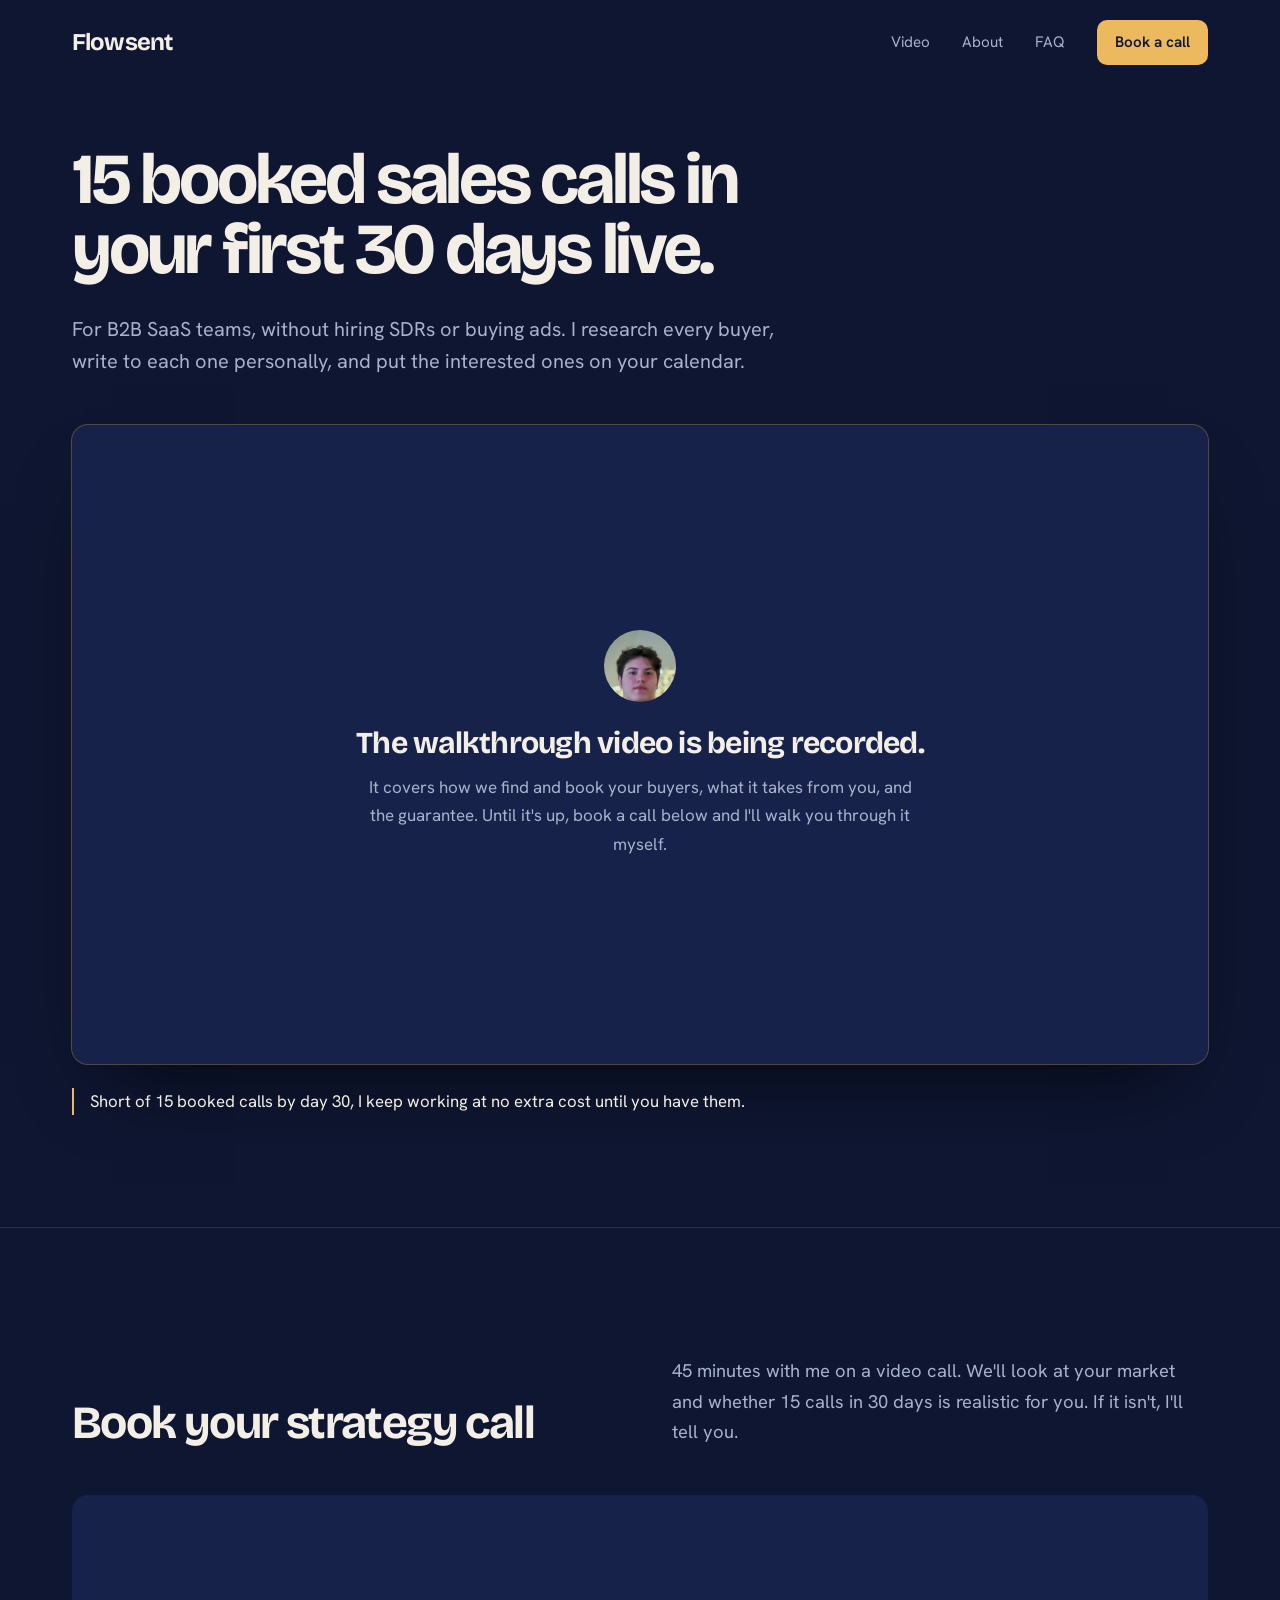
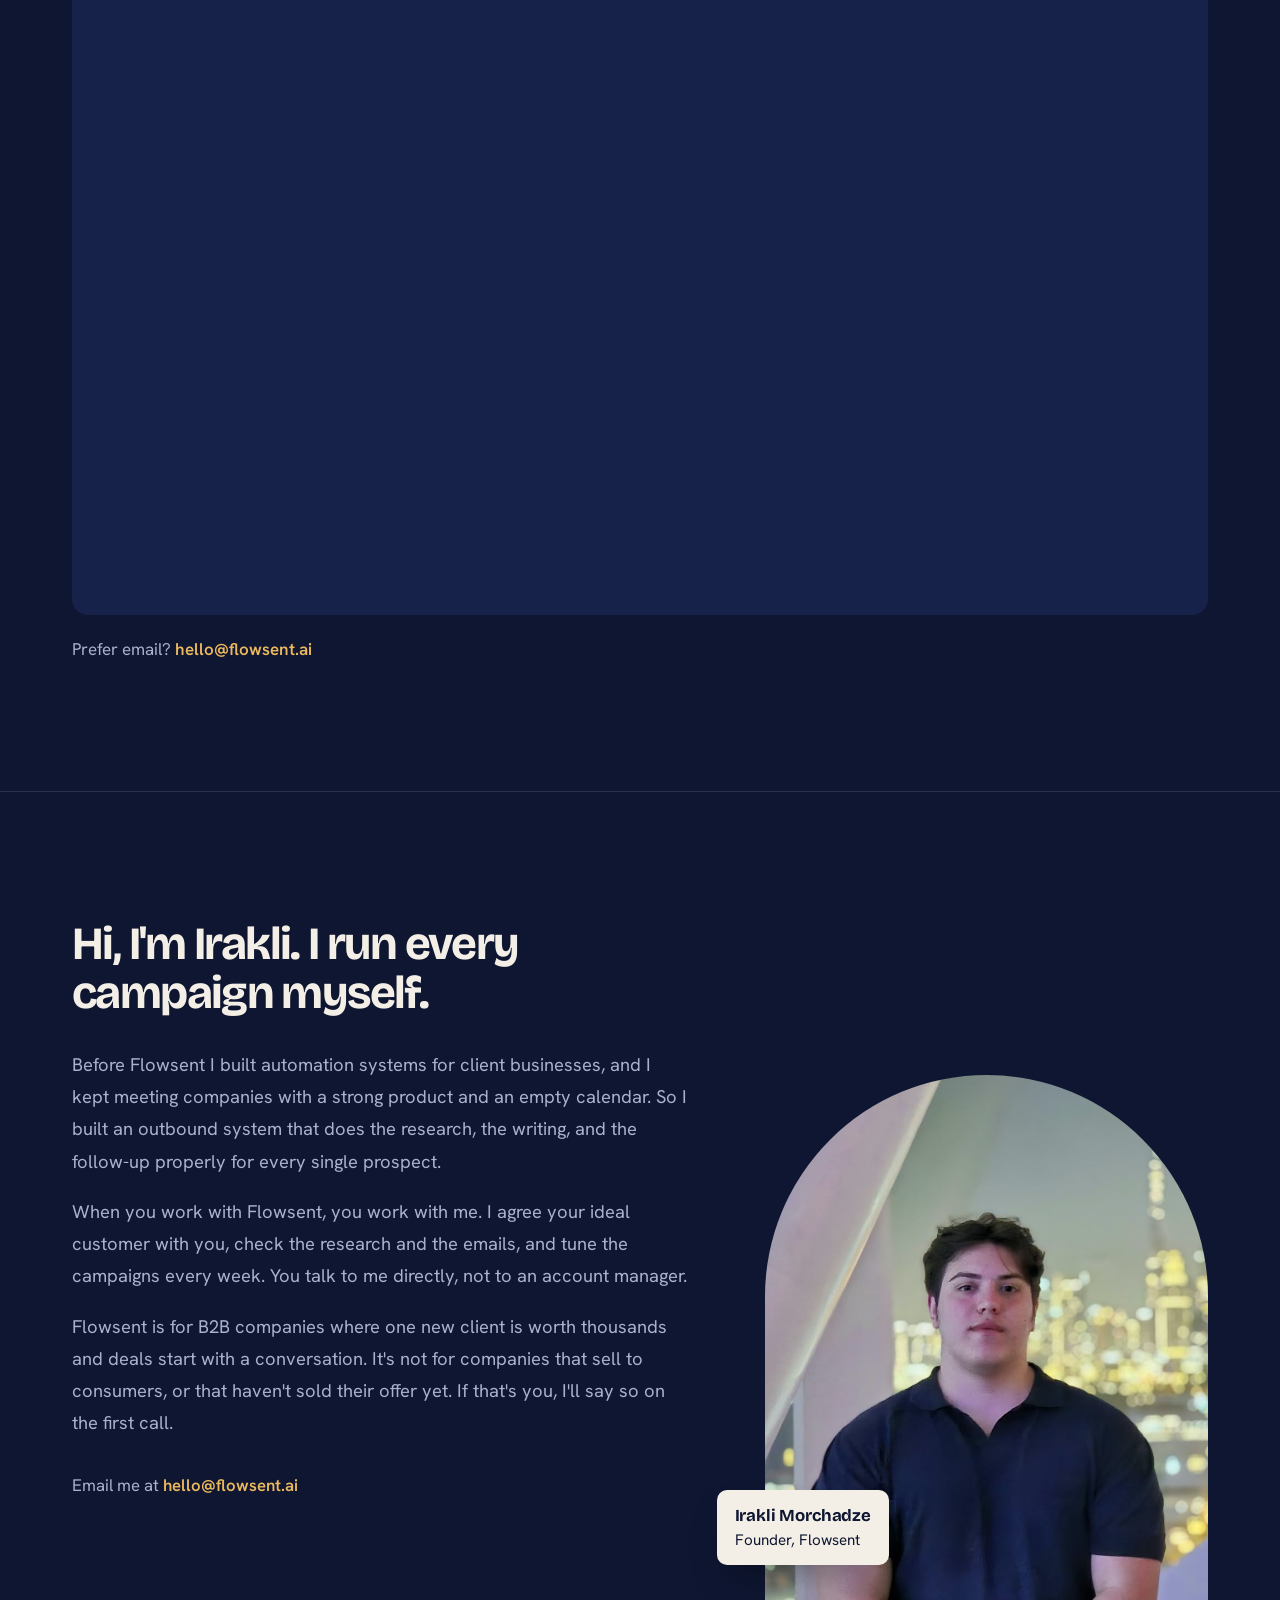
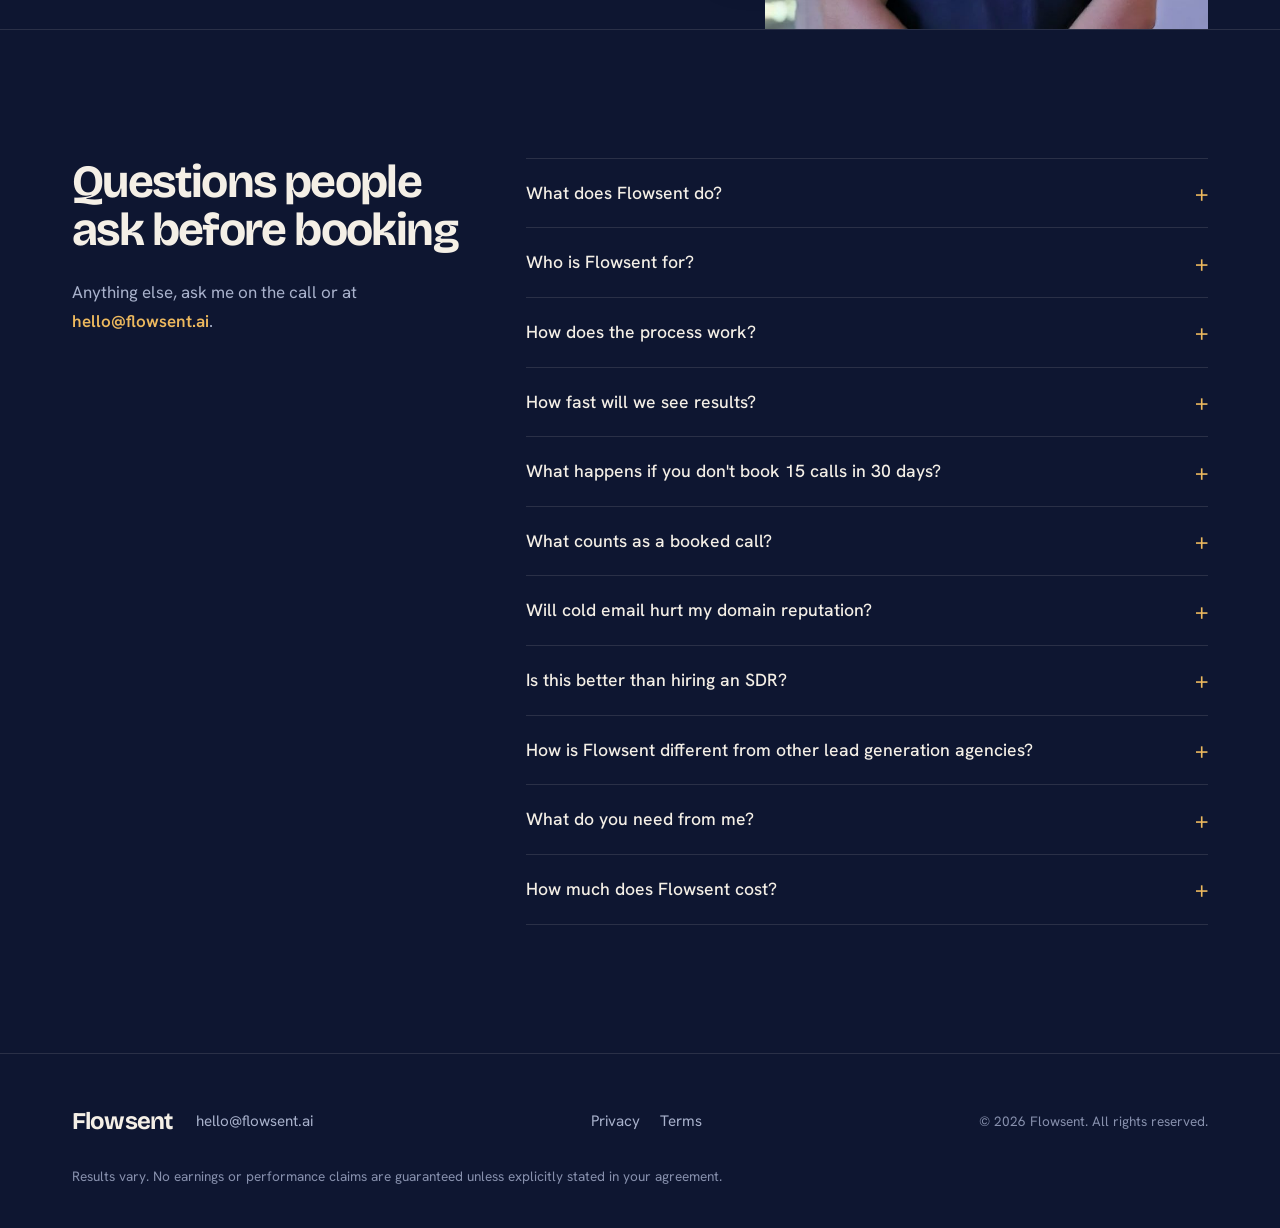
==== commit ace533e9: "Add pre-call, privacy and terms pages; allow Wistia video embeds The pre-call page is where Calendly" ====
--- a/index.html
+++ b/index.html
@@ -118,7 +118,7 @@
           {
             "@type": "Question",
             "name": "What happens if you don't book 15 calls in 30 days?",
-            "acceptedAnswer": { "@type": "Answer", "text": "We keep working at no extra cost until you have all 15. The guarantee is written into your contract, not just stated on this page." }
+            "acceptedAnswer": { "@type": "Answer", "text": "We keep working at no extra cost until you have all 15. If you'd like that in writing, we add it to your agreement before you sign." }
           },
           {
             "@type": "Question",
@@ -263,7 +263,7 @@
         </details>
         <details class="faq__item">
           <summary><h3>What happens if you don't book 15 calls in 30 days?</h3></summary>
-          <p>We keep working at no extra cost until you have all 15. The guarantee is written into your contract, not just stated on this page.</p>
+          <p>We keep working at no extra cost until you have all 15. If you'd like that in writing, we add it to your agreement before you sign.</p>
         </details>
         <details class="faq__item">
           <summary><h3>What counts as a booked call?</h3></summary>
@@ -302,6 +302,10 @@
         <a href="#hero" class="nav__logo">Flowsent</a>
         <a class="footer__email" href="mailto:hello@flowsent.ai">hello@flowsent.ai</a>
       </div>
+      <nav class="footer__links" aria-label="Legal">
+        <a href="/privacy/">Privacy</a>
+        <a href="/terms/">Terms</a>
+      </nav>
       <p class="footer__copy">&copy; 2026 Flowsent. All rights reserved.</p>
     </div>
     <div class="container">
--- a/styles.css
+++ b/styles.css
@@ -498,6 +498,282 @@
 }
 
 /* ============================================
+   Pre-call page: the steps a booked prospect
+   takes before the call, down one gold rail
+   ============================================ */
+
+.precall-hero { padding-bottom: 88px; }
+.precall-hero .hero__title { max-width: 11em; }
+.precall-hero .hero__sub { margin-bottom: 0; }
+
+.precall-booked {
+  margin-top: 32px;
+  padding-left: 16px;
+  border-left: 2px solid var(--gold);
+  font-size: 1.05rem;
+  color: var(--cream);
+}
+
+.precall-steps { padding-bottom: 128px; }
+
+.step {
+  position: relative;
+  display: grid;
+  grid-template-columns: 56px minmax(0, 1fr);
+  column-gap: 40px;
+  padding-bottom: 104px;
+}
+
+/* The rail runs from each number down to the next one */
+.step::before {
+  content: '';
+  position: absolute;
+  left: 27px;
+  top: 72px;
+  bottom: 16px;
+  width: 2px;
+  background: rgba(237, 185, 94, 0.28);
+}
+
+.step:last-child { padding-bottom: 0; }
+.step:last-child::before { display: none; }
+
+.step__num {
+  width: 56px;
+  height: 56px;
+  display: flex;
+  align-items: center;
+  justify-content: center;
+  border: 2px solid var(--gold);
+  border-radius: 50%;
+  font-family: var(--display);
+  font-weight: 700;
+  font-size: 1.35rem;
+  color: var(--gold);
+}
+
+.step__title {
+  font-family: var(--display);
+  font-weight: 700;
+  font-size: clamp(1.75rem, 3vw, 2.5rem);
+  line-height: 1.08;
+  letter-spacing: -0.03em;
+  color: var(--cream);
+  margin: 8px 0 14px;
+}
+
+.step__lede {
+  max-width: 36em;
+  font-size: 1.15rem;
+  margin-bottom: 36px;
+}
+
+/* Step 2: what the invite looks like, and the button to press */
+.invite {
+  display: grid;
+  grid-template-columns: 6fr 5fr;
+  gap: 56px;
+  align-items: center;
+}
+
+.invite__card {
+  max-width: 520px;
+  padding: 28px 28px 24px;
+  border-radius: 14px;
+  background: var(--cream);
+  color: var(--night);
+  box-shadow: 0 40px 80px -40px rgba(0, 0, 0, 0.8);
+}
+
+.invite__subject {
+  font-family: var(--display);
+  font-weight: 700;
+  font-size: 1.2rem;
+  line-height: 1.3;
+  letter-spacing: -0.01em;
+  margin-bottom: 12px;
+}
+
+.invite__meta {
+  font-size: 0.95rem;
+  color: #4A5272;            /* 7.2:1 on --cream */
+}
+
+.invite__rsvp {
+  display: flex;
+  align-items: center;
+  flex-wrap: wrap;
+  gap: 10px;
+  margin-top: 22px;
+  padding-top: 18px;
+  border-top: 1px solid rgba(14, 22, 49, 0.12);
+  font-size: 0.95rem;
+}
+
+.invite__rsvp > span:first-child { margin-right: 6px; }
+
+.invite__choice {
+  padding: 6px 16px;
+  border: 1px solid rgba(14, 22, 49, 0.22);
+  border-radius: 999px;
+}
+
+/* The one moving thing on the page: Yes pulses a few times to show where to click */
+.invite__choice--yes {
+  background: var(--gold);
+  border-color: var(--gold-deep);
+  font-weight: 600;
+  animation: rsvp-pulse 1.8s ease-out 0.8s 3;
+}
+
+@keyframes rsvp-pulse {
+  from { box-shadow: 0 0 0 0 rgba(217, 162, 70, 0.6); }
+  to { box-shadow: 0 0 0 16px rgba(217, 162, 70, 0); }
+}
+
+.invite__how li {
+  max-width: 26em;
+  font-size: 1.1rem;
+  margin-bottom: 20px;
+}
+
+.invite__how li:last-child { margin-bottom: 0; }
+
+.invite__how b {
+  font-weight: 600;
+  color: var(--cream);
+}
+
+/* Step 4: one player, six questions to pick from */
+.answers {
+  display: grid;
+  grid-template-columns: 3fr 2fr;
+  gap: 40px;
+  align-items: start;
+}
+
+.answers__player .vsl__pending { padding: 40px 32px; }
+
+.answers__item {
+  display: flex;
+  gap: 16px;
+  width: 100%;
+  padding: 16px 0;
+  background: none;
+  border: 0;
+  border-bottom: 1px solid var(--line);
+  font: inherit;
+  font-size: 1.02rem;
+  line-height: 1.45;
+  text-align: left;
+  color: var(--haze);
+  cursor: pointer;
+  transition: color var(--transition);
+}
+
+.answers__list li:first-child .answers__item { border-top: 1px solid var(--line); }
+
+.answers__item:hover,
+.answers__item[aria-current="true"] { color: var(--cream); }
+
+.answers__n {
+  flex-shrink: 0;
+  min-width: 1.1em;
+  font-family: var(--display);
+  font-weight: 700;
+  color: var(--dim);
+}
+
+.answers__item[aria-current="true"] .answers__n { color: var(--gold); }
+
+.precall-end__inner {
+  display: flex;
+  align-items: center;
+  gap: 32px;
+}
+
+.precall-end__inner img {
+  width: 96px;
+  height: 96px;
+  flex-shrink: 0;
+  border-radius: 50%;
+}
+
+.precall-end .section-title { margin-bottom: 12px; }
+
+.precall-end p { max-width: 36em; }
+
+.precall-end a {
+  color: var(--gold);
+  font-weight: 600;
+}
+
+.precall-end a:hover { text-decoration: underline; }
+
+/* ============================================
+   Privacy and terms
+   ============================================ */
+
+.legal { padding: 144px 0 112px; }
+
+.legal__inner { max-width: 44em; }
+
+.legal__title {
+  font-family: var(--display);
+  font-weight: 700;
+  font-size: clamp(2.4rem, 4.6vw, 3.6rem);
+  line-height: 1;
+  letter-spacing: -0.04em;
+  color: var(--cream);
+  margin-bottom: 16px;
+}
+
+.legal__updated {
+  color: var(--dim);
+  margin-bottom: 48px;
+}
+
+.legal h2 {
+  font-family: var(--display);
+  font-weight: 700;
+  font-size: 1.45rem;
+  line-height: 1.2;
+  letter-spacing: -0.02em;
+  color: var(--cream);
+  margin: 48px 0 14px;
+}
+
+.legal p { margin-bottom: 14px; }
+
+.legal ul { margin-bottom: 14px; }
+
+.legal li {
+  position: relative;
+  padding-left: 22px;
+  margin-bottom: 10px;
+}
+
+.legal li::before {
+  content: '';
+  position: absolute;
+  left: 2px;
+  top: 0.7em;
+  width: 6px;
+  height: 6px;
+  border-radius: 50%;
+  background: var(--gold);
+}
+
+.legal li b { color: var(--cream); font-weight: 600; }
+
+.legal a {
+  color: var(--gold);
+  font-weight: 600;
+}
+
+.legal a:hover { text-decoration: underline; }
+
+/* ============================================
    Footer
    ============================================ */
 
@@ -530,6 +806,15 @@
 
 .footer__email:hover { color: var(--cream); }
 
+.footer__links {
+  display: flex;
+  gap: 20px;
+  font-size: 0.95rem;
+}
+
+.footer__links a { transition: color var(--transition); }
+.footer__links a:hover { color: var(--cream); }
+
 .footer__copy,
 .footer__legal {
   font-size: 0.85rem;
@@ -548,6 +833,9 @@
   .about__text { padding-bottom: 0; }
   .portrait { max-width: 420px; }
   .portrait figcaption { left: 16px; }
+
+  .invite,
+  .answers { grid-template-columns: 1fr; gap: 32px; }
 }
 
 @media (max-width: 768px) {
@@ -572,6 +860,20 @@
 
   .about { padding-bottom: 0; }
   .about__text > p { font-size: 1.1rem; }
+
+  /* The rail needs width a phone doesn't have: numbers sit above the titles */
+  .precall-hero { padding-bottom: 64px; }
+  .precall-steps { padding-bottom: 88px; }
+  .step { grid-template-columns: minmax(0, 1fr); padding-bottom: 72px; }
+  .step::before { display: none; }
+  .step__num { width: 44px; height: 44px; font-size: 1.1rem; margin-bottom: 8px; }
+  .step__lede { font-size: 1.05rem; margin-bottom: 28px; }
+  .invite__card { padding: 22px 20px 20px; }
+  .answers__player .vsl__pending { padding: 28px 20px; }
+  .precall-end__inner { flex-direction: column; align-items: flex-start; gap: 20px; }
+  .precall-end__inner img { width: 72px; height: 72px; }
+
+  .legal { padding: 120px 0 88px; }
 }
 
 @media (max-width: 640px) {
